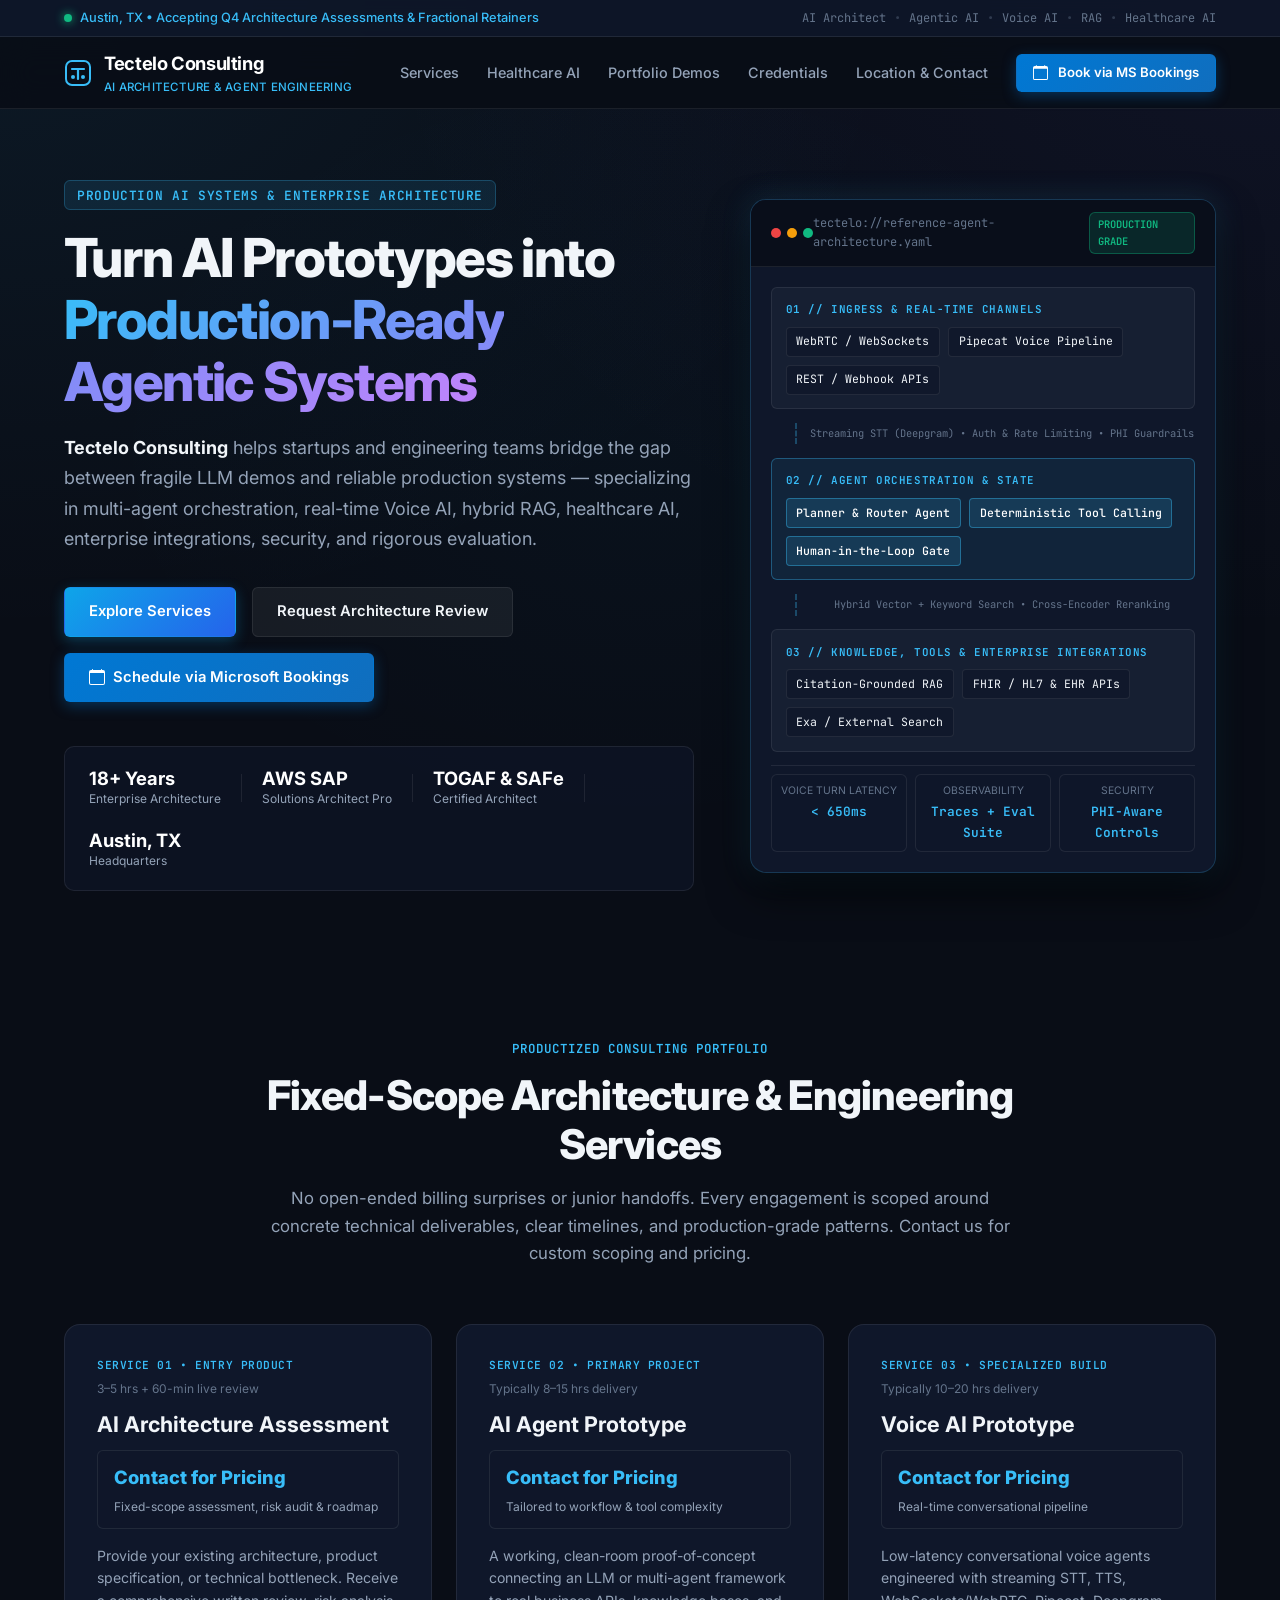
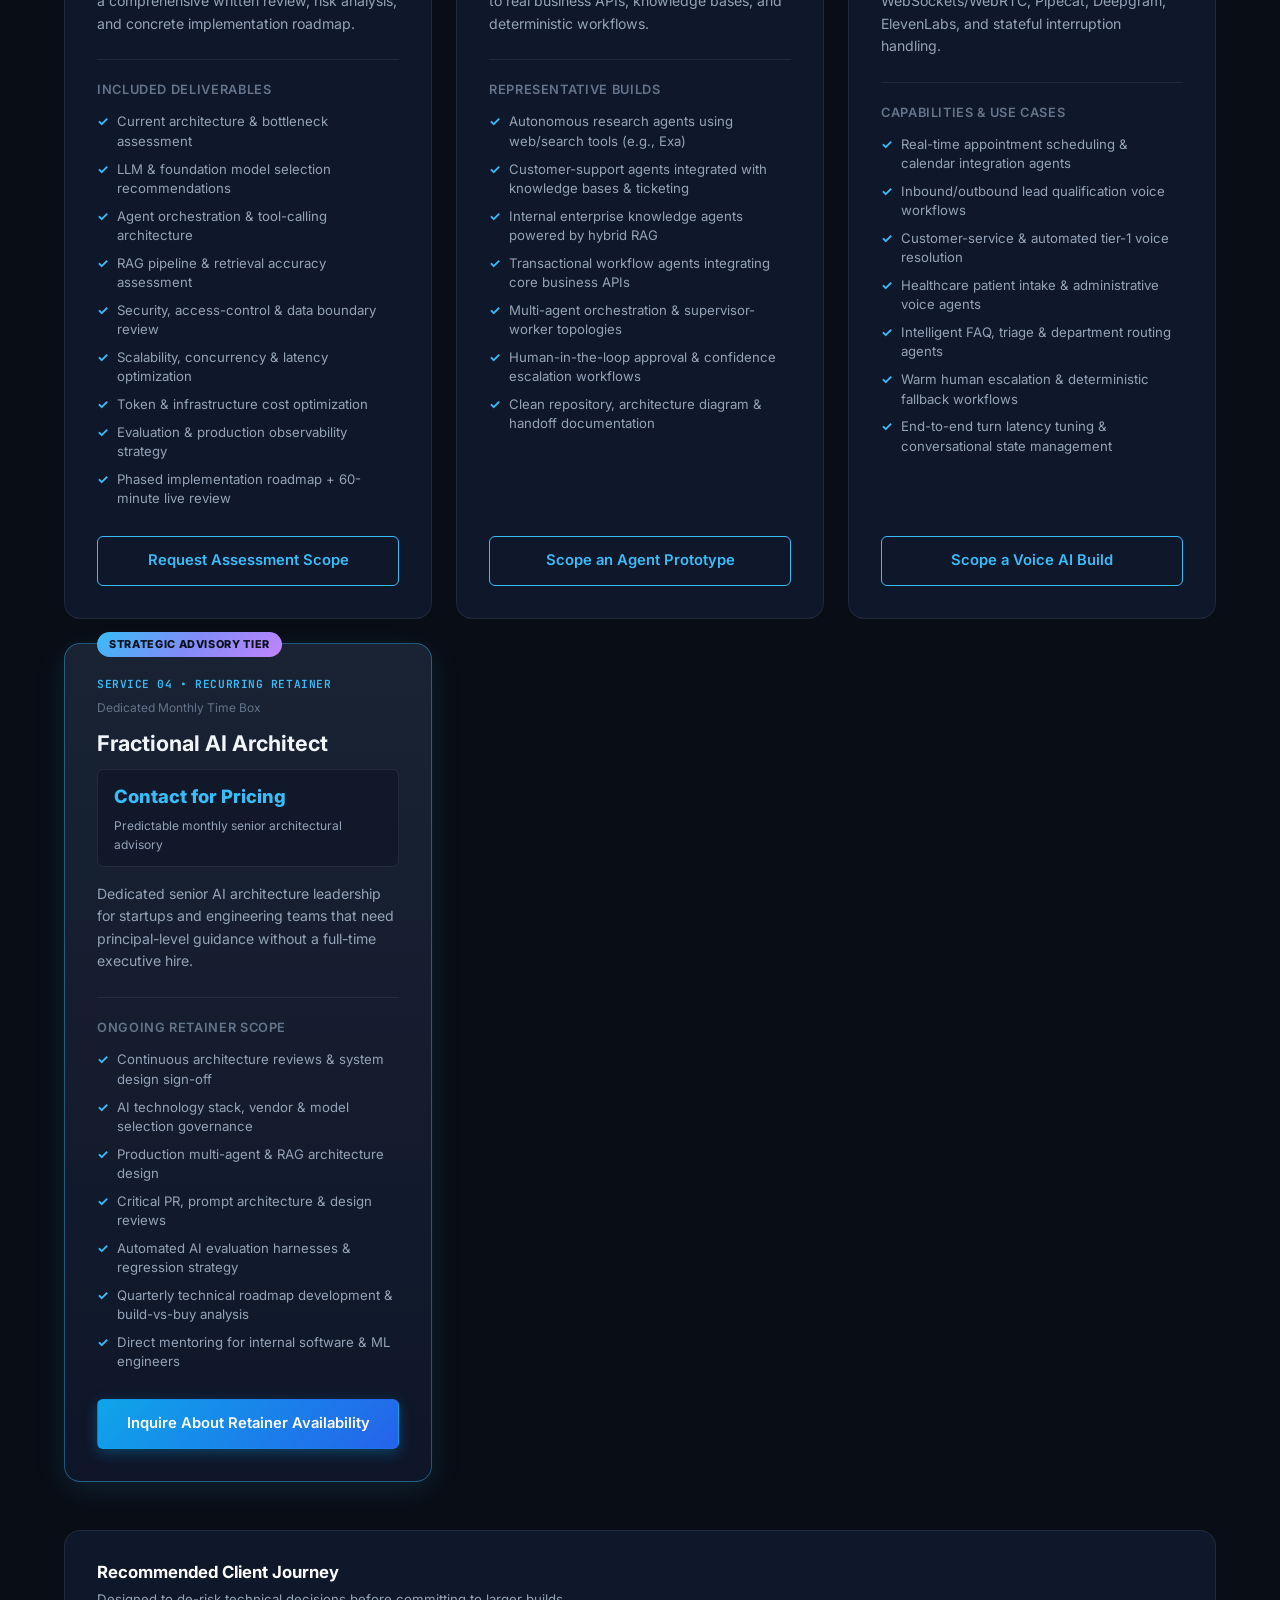
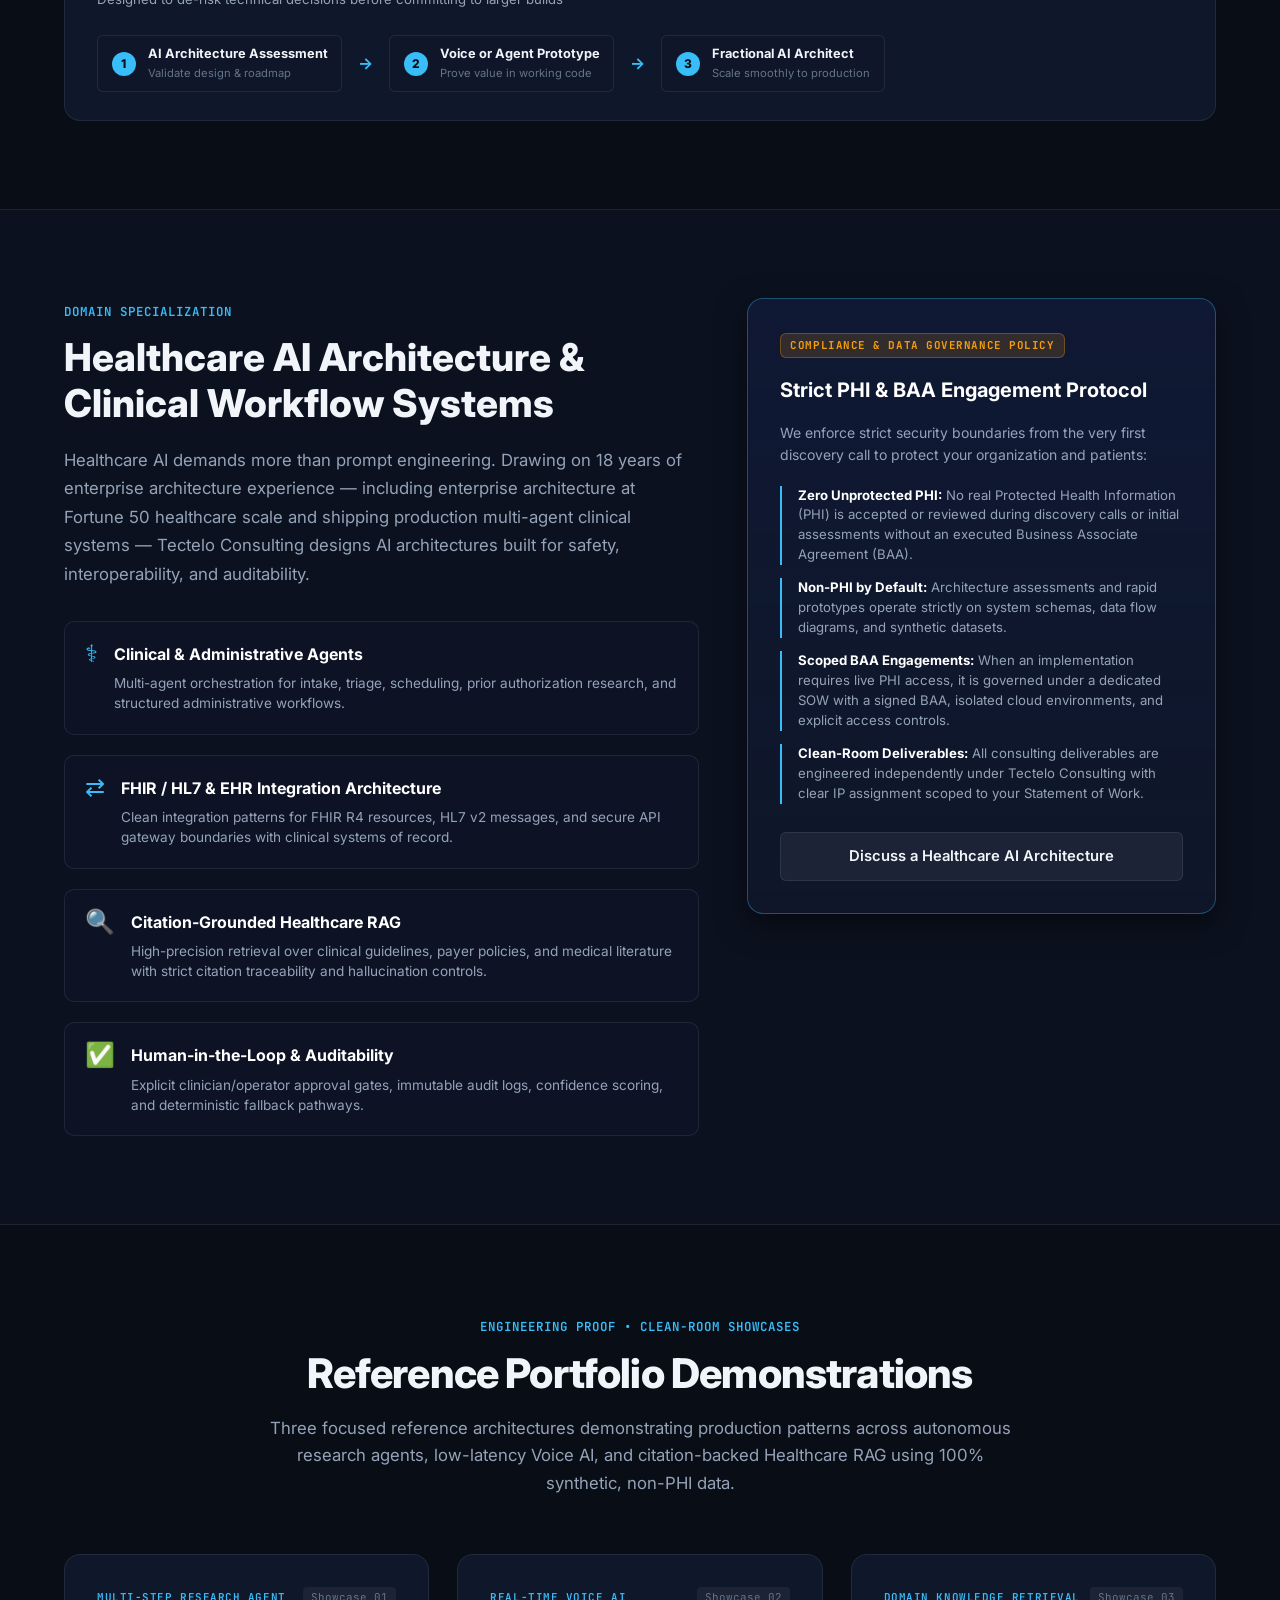
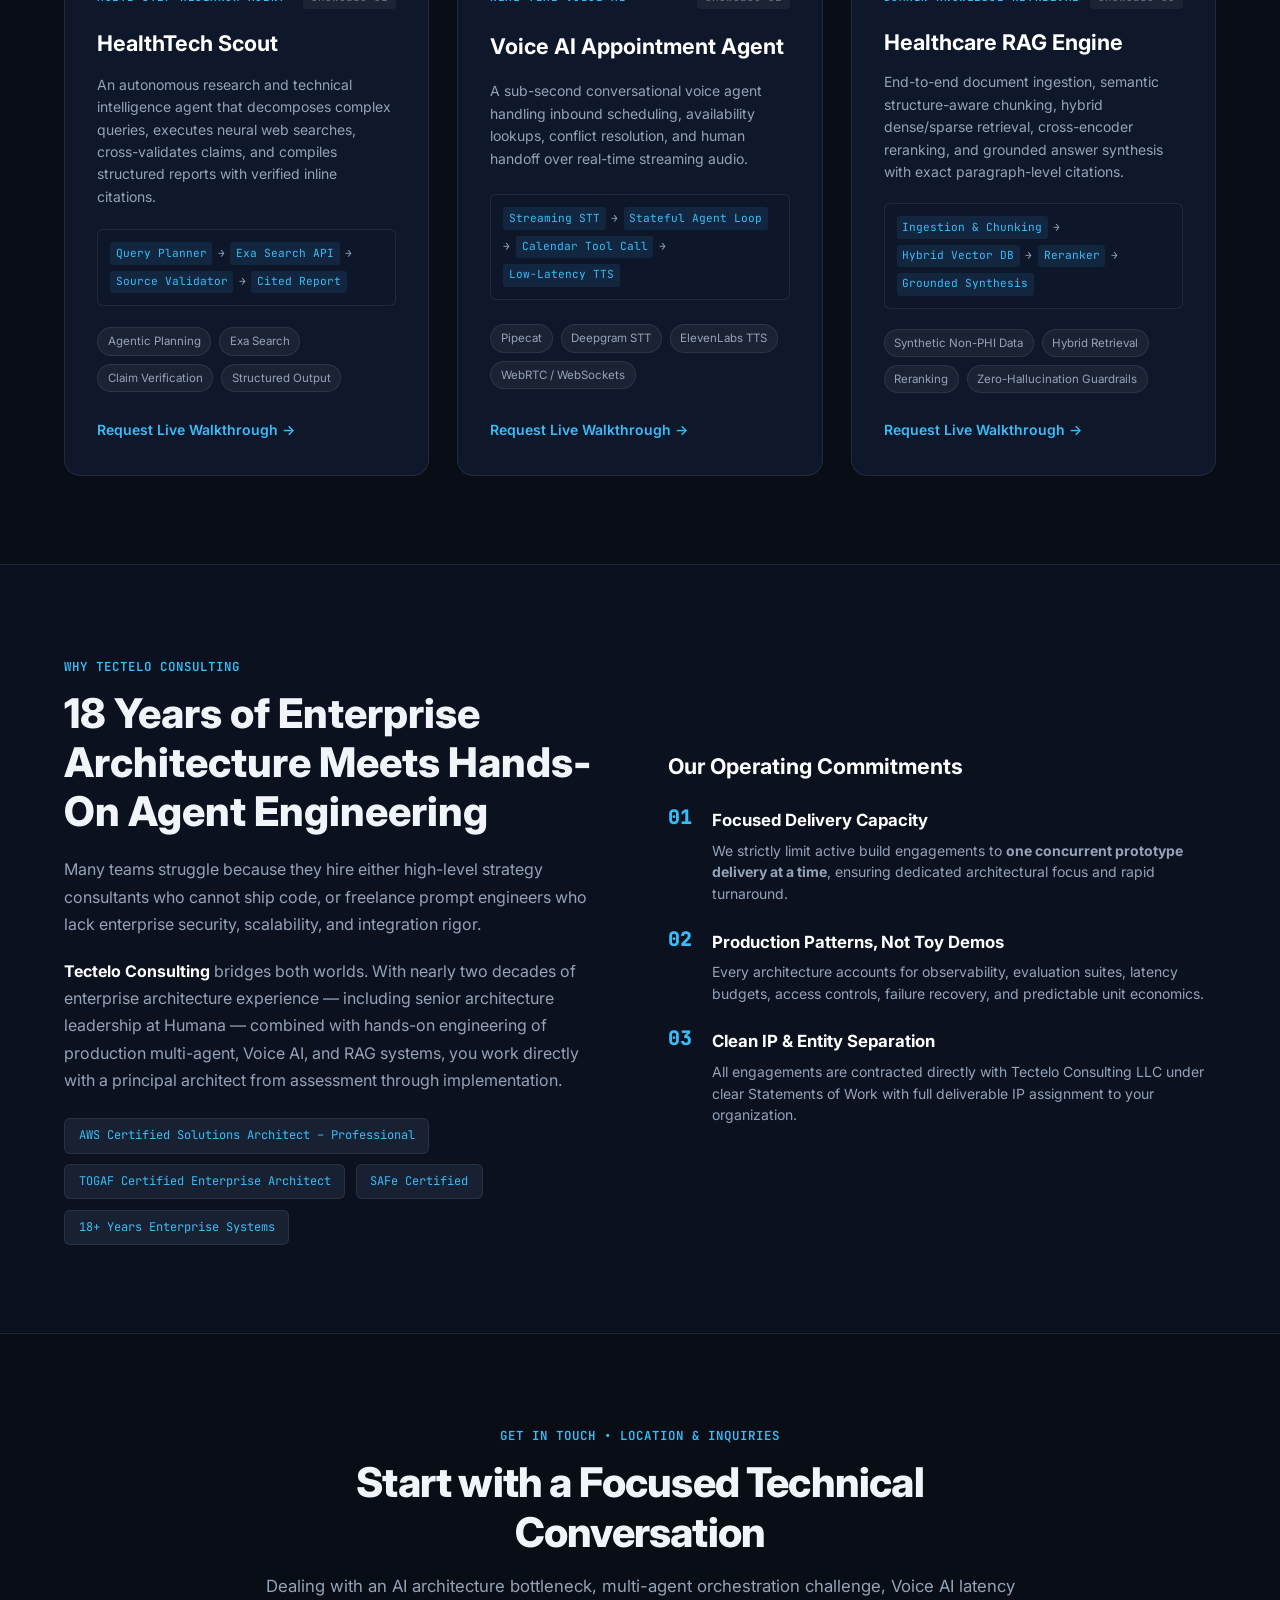
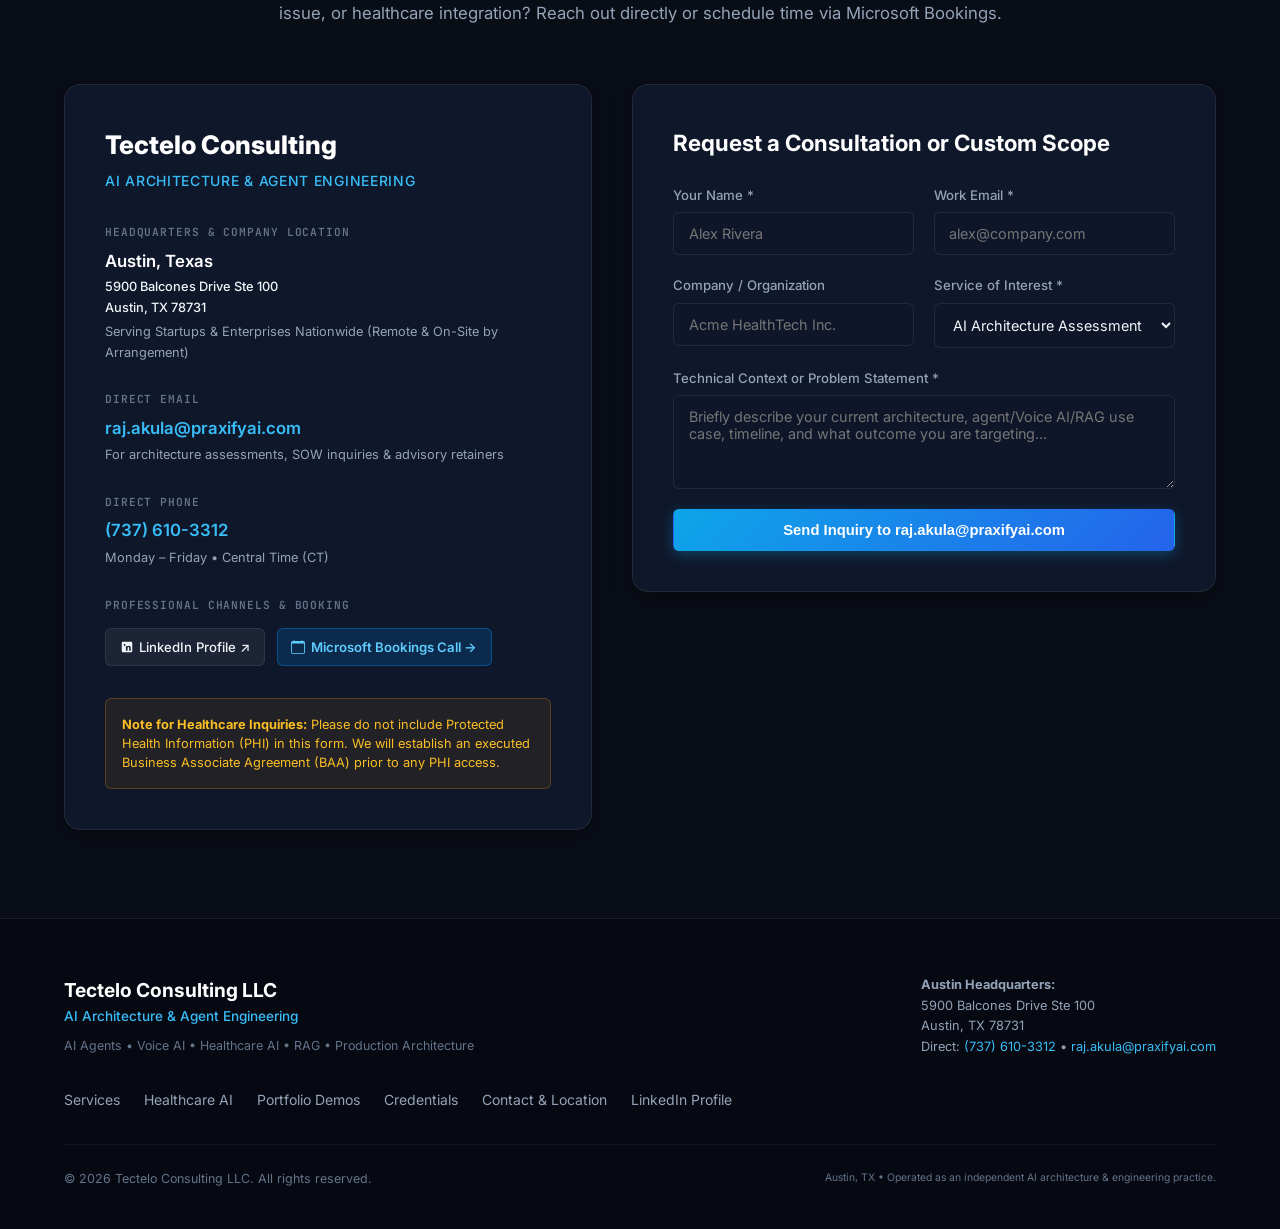
==== index.html @ 23c1b018 "Initial commit: Tectelo Consulting website, consulting toolkit, and practice assets" ====
<!DOCTYPE html>
<html lang="en" class="scroll-smooth">
<head>
  <meta charset="UTF-8" />
  <meta name="viewport" content="width=device-width, initial-scale=1.0" />
  <title>Tectelo Consulting | AI Architecture &amp; Agent Engineering</title>
  <meta name="description" content="Tectelo Consulting helps startups and enterprises turn AI prototypes into production-ready agentic systems — Voice AI, RAG, multi-agent orchestration, healthcare AI, security, and evaluation." />
  <meta name="keywords" content="AI Architect, Agent Engineering, Voice AI, RAG, Healthcare AI, Multi-Agent Systems, Pipecat, Deepgram, AWS Solution Architect, Austin AI Consulting" />
  <meta name="author" content="Raj Akula - Tectelo Consulting LLC" />
  <meta name="theme-color" content="#090d16" />

  <!-- Open Graph / Social Meta -->
  <meta property="og:type" content="website" />
  <meta property="og:title" content="Tectelo Consulting | AI Architecture &amp; Agent Engineering" />
  <meta property="og:description" content="Bridging the gap between fragile AI demos and production-grade systems. Austin, TX." />
  <meta property="og:site_name" content="Tectelo Consulting" />

  <!-- Favicon SVG -->
  <link rel="icon" type="image/svg+xml" href="data:image/svg+xml,%3Csvg xmlns='http://www.w3.org/2000/svg' viewBox='0 0 28 28' fill='none'%3E%3Crect x='2' y='2' width='24' height='24' rx='6' fill='%230f172a' stroke='%2338bdf8' stroke-width='2'/%3E%3Cpath d='M8 10H20M14 10V20' stroke='%23ffffff' stroke-width='2.2' stroke-linecap='round'/%3E%3Ccircle cx='9' cy='18' r='2' fill='%2338bdf8'/%3E%3Ccircle cx='19' cy='18' r='2' fill='%2338bdf8'/%3E%3C/svg%3E" />
  <link rel="preconnect" href="https://fonts.googleapis.com" />
  <link rel="preconnect" href="https://fonts.gstatic.com" crossorigin />
  <link href="https://fonts.googleapis.com/css2?family=Inter:wght@400;500;600;700;800&family=JetBrains+Mono:wght@400;500;600&display=swap" rel="stylesheet" />
  <link rel="stylesheet" href="styles.css" />
</head>
<body>
  <!-- Top Announcement / Positioning Bar -->
  <div class="top-bar">
    <div class="container top-bar-inner">
      <span class="status-pill">
        <span class="status-dot"></span>
        Austin, TX &bull; Accepting Q4 Architecture Assessments &amp; Fractional Retainers
      </span>
      <div class="top-bar-meta">
        <span>AI Architect</span>
        <span class="sep">&bull;</span>
        <span>Agentic AI</span>
        <span class="sep">&bull;</span>
        <span>Voice AI</span>
        <span class="sep">&bull;</span>
        <span>RAG</span>
        <span class="sep">&bull;</span>
        <span>Healthcare AI</span>
      </div>
    </div>
  </div>

  <!-- Navigation -->
  <header class="site-header" id="top">
    <div class="container nav-container">
      <a href="#top" class="brand" aria-label="Tectelo Consulting Home">
        <div class="brand-mark">
          <svg width="28" height="28" viewBox="0 0 28 28" fill="none" xmlns="http://www.w3.org/2000/svg">
            <rect x="2" y="2" width="24" height="24" rx="6" stroke="currentColor" stroke-width="2"/>
            <path d="M8 10H20M14 10V20" stroke="currentColor" stroke-width="2.2" stroke-linecap="round"/>
            <circle cx="9" cy="18" r="2" fill="#38BDF8"/>
            <circle cx="19" cy="18" r="2" fill="#38BDF8"/>
          </svg>
        </div>
        <div class="brand-text">
          <span class="brand-name">Tectelo Consulting</span>
          <span class="brand-sub">AI Architecture &amp; Agent Engineering</span>
        </div>
      </a>

      <button class="mobile-menu-btn" id="mobileMenuBtn" aria-label="Toggle navigation" aria-expanded="false">
        <span></span>
        <span></span>
        <span></span>
      </button>

      <nav class="main-nav" id="mainNav">
        <a href="#services">Services</a>
        <a href="#healthcare">Healthcare AI</a>
        <a href="#demos">Portfolio Demos</a>
        <a href="#about">Credentials</a>
        <a href="#contact">Location &amp; Contact</a>
        <a href="#bookingModal" class="btn btn-bookings btn-sm trigger-booking-modal">
          <svg width="15" height="15" viewBox="0 0 16 16" fill="currentColor" style="margin-right:2px;">
            <path d="M3.5 0a.5.5 0 0 1 .5.5V1h8V.5a.5.5 0 0 1 1 0V1h1a2 2 0 0 1 2 2v11a2 2 0 0 1-2 2H2a2 2 0 0 1-2-2V3a2 2 0 0 1 2-2h1V.5a.5.5 0 0 1 .5-.5zM1 4v10a1 1 0 0 0 1 1h12a1 1 0 0 0 1-1V4H1z"/>
          </svg>
          Book via MS Bookings
        </a>
      </nav>
    </div>
  </header>

  <main>
    <!-- Hero Section -->
    <section class="hero">
      <div class="container hero-grid">
        <div class="hero-content">
          <div class="eyebrow">
            <code>PRODUCTION AI SYSTEMS &amp; ENTERPRISE ARCHITECTURE</code>
          </div>
          <h1>
            Turn AI Prototypes into <span class="gradient-text">Production-Ready Agentic Systems</span>
          </h1>
          <p class="hero-lead">
            <strong>Tectelo Consulting</strong> helps startups and engineering teams bridge the gap between fragile LLM demos and reliable production systems &mdash; specializing in multi-agent orchestration, real-time Voice AI, hybrid RAG, healthcare AI, enterprise integrations, security, and rigorous evaluation.
          </p>

          <div class="hero-actions">
            <a href="#services" class="btn btn-primary">Explore Services</a>
            <a href="#contact" class="btn btn-secondary">Request Architecture Review</a>
            <a href="#bookingModal" class="btn btn-bookings trigger-booking-modal">
              <svg width="16" height="16" viewBox="0 0 16 16" fill="currentColor">
                <path d="M3.5 0a.5.5 0 0 1 .5.5V1h8V.5a.5.5 0 0 1 1 0V1h1a2 2 0 0 1 2 2v11a2 2 0 0 1-2 2H2a2 2 0 0 1-2-2V3a2 2 0 0 1 2-2h1V.5a.5.5 0 0 1 .5-.5zM1 4v10a1 1 0 0 0 1 1h12a1 1 0 0 0 1-1V4H1z"/>
              </svg>
              Schedule via Microsoft Bookings
            </a>
          </div>

          <div class="credibility-strip">
            <div class="cred-item">
              <strong>18+ Years</strong>
              <span>Enterprise Architecture</span>
            </div>
            <div class="cred-divider"></div>
            <div class="cred-item">
              <strong>AWS SAP</strong>
              <span>Solutions Architect Pro</span>
            </div>
            <div class="cred-divider"></div>
            <div class="cred-item">
              <strong>TOGAF &amp; SAFe</strong>
              <span>Certified Architect</span>
            </div>
            <div class="cred-divider"></div>
            <div class="cred-item">
              <strong>Austin, TX</strong>
              <span>Headquarters</span>
            </div>
          </div>
        </div>

        <!-- Technical Architecture Blueprint Card -->
        <div class="hero-visual" aria-label="Reference Production AI Architecture">
          <div class="arch-card">
            <div class="arch-header">
              <div class="window-dots">
                <span></span><span></span><span></span>
              </div>
              <span class="arch-title">tectelo://reference-agent-architecture.yaml</span>
              <span class="arch-badge">PRODUCTION GRADE</span>
            </div>

            <div class="arch-body">
              <div class="arch-layer">
                <div class="layer-label">01 // INGRESS &amp; REAL-TIME CHANNELS</div>
                <div class="layer-nodes">
                  <span class="node">WebRTC / WebSockets</span>
                  <span class="node">Pipecat Voice Pipeline</span>
                  <span class="node">REST / Webhook APIs</span>
                </div>
              </div>

              <div class="arch-connector">
                <span>Streaming STT (Deepgram) &bull; Auth &amp; Rate Limiting &bull; PHI Guardrails</span>
              </div>

              <div class="arch-layer highlight-layer">
                <div class="layer-label">02 // AGENT ORCHESTRATION &amp; STATE</div>
                <div class="layer-nodes">
                  <span class="node node-accent">Planner &amp; Router Agent</span>
                  <span class="node node-accent">Deterministic Tool Calling</span>
                  <span class="node node-accent">Human-in-the-Loop Gate</span>
                </div>
              </div>

              <div class="arch-connector">
                <span>Hybrid Vector + Keyword Search &bull; Cross-Encoder Reranking</span>
              </div>

              <div class="arch-layer">
                <div class="layer-label">03 // KNOWLEDGE, TOOLS &amp; ENTERPRISE INTEGRATIONS</div>
                <div class="layer-nodes">
                  <span class="node">Citation-Grounded RAG</span>
                  <span class="node">FHIR / HL7 &amp; EHR APIs</span>
                  <span class="node">Exa / External Search</span>
                </div>
              </div>

              <div class="arch-footer">
                <div class="metric-chip">
                  <span class="metric-label">Voice Turn Latency</span>
                  <span class="metric-val">&lt; 650ms</span>
                </div>
                <div class="metric-chip">
                  <span class="metric-label">Observability</span>
                  <span class="metric-val">Traces + Eval Suite</span>
                </div>
                <div class="metric-chip">
                  <span class="metric-label">Security</span>
                  <span class="metric-val">PHI-Aware Controls</span>
                </div>
              </div>
            </div>
          </div>
        </div>
      </div>
    </section>

    <!-- Core Service Portfolio -->
    <section class="section" id="services">
      <div class="container">
        <div class="section-header">
          <span class="section-tag">PRODUCTIZED CONSULTING PORTFOLIO</span>
          <h2>Fixed-Scope Architecture &amp; Engineering Services</h2>
          <p>
            No open-ended billing surprises or junior handoffs. Every engagement is scoped around concrete technical deliverables, clear timelines, and production-grade patterns. Contact us for custom scoping and pricing.
          </p>
        </div>

        <div class="services-grid">
          <!-- Service 1 -->
          <article class="service-card">
            <div class="service-top">
              <div class="service-meta">
                <span class="service-step">SERVICE 01 &bull; ENTRY PRODUCT</span>
                <span class="service-time">3&ndash;5 hrs + 60-min live review</span>
              </div>
              <h3>AI Architecture Assessment</h3>
              <div class="service-price">
                <span class="price-amount contact-pricing">Contact for Pricing</span>
                <span class="price-note">Fixed-scope assessment, risk audit &amp; roadmap</span>
              </div>
              <p class="service-desc">
                Provide your existing architecture, product specification, or technical bottleneck. Receive a comprehensive written review, risk analysis, and concrete implementation roadmap.
              </p>
            </div>
            <div class="service-deliverables">
              <h4>Included Deliverables</h4>
              <ul>
                <li>Current architecture &amp; bottleneck assessment</li>
                <li>LLM &amp; foundation model selection recommendations</li>
                <li>Agent orchestration &amp; tool-calling architecture</li>
                <li>RAG pipeline &amp; retrieval accuracy assessment</li>
                <li>Security, access-control &amp; data boundary review</li>
                <li>Scalability, concurrency &amp; latency optimization</li>
                <li>Token &amp; infrastructure cost optimization</li>
                <li>Evaluation &amp; production observability strategy</li>
                <li>Phased implementation roadmap + 60-minute live review</li>
              </ul>
            </div>
            <div class="service-Action">
              <a href="#contact" class="btn btn-outline btn-full" data-service="AI Architecture Assessment">Request Assessment Scope</a>
            </div>
          </article>

          <!-- Service 2 -->
          <article class="service-card">
            <div class="service-top">
              <div class="service-meta">
                <span class="service-step">SERVICE 02 &bull; PRIMARY PROJECT</span>
                <span class="service-time">Typically 8&ndash;15 hrs delivery</span>
              </div>
              <h3>AI Agent Prototype</h3>
              <div class="service-price">
                <span class="price-amount contact-pricing">Contact for Pricing</span>
                <span class="price-note">Tailored to workflow &amp; tool complexity</span>
              </div>
              <p class="service-desc">
                A working, clean-room proof-of-concept connecting an LLM or multi-agent framework to real business APIs, knowledge bases, and deterministic workflows.
              </p>
            </div>
            <div class="service-deliverables">
              <h4>Representative Builds</h4>
              <ul>
                <li>Autonomous research agents using web/search tools (e.g., Exa)</li>
                <li>Customer-support agents integrated with knowledge bases &amp; ticketing</li>
                <li>Internal enterprise knowledge agents powered by hybrid RAG</li>
                <li>Transactional workflow agents integrating core business APIs</li>
                <li>Multi-agent orchestration &amp; supervisor-worker topologies</li>
                <li>Human-in-the-loop approval &amp; confidence escalation workflows</li>
                <li>Clean repository, architecture diagram &amp; handoff documentation</li>
              </ul>
            </div>
            <div class="service-Action">
              <a href="#contact" class="btn btn-outline btn-full" data-service="AI Agent Prototype">Scope an Agent Prototype</a>
            </div>
          </article>

          <!-- Service 3 -->
          <article class="service-card">
            <div class="service-top">
              <div class="service-meta">
                <span class="service-step">SERVICE 03 &bull; SPECIALIZED BUILD</span>
                <span class="service-time">Typically 10&ndash;20 hrs delivery</span>
              </div>
              <h3>Voice AI Prototype</h3>
              <div class="service-price">
                <span class="price-amount contact-pricing">Contact for Pricing</span>
                <span class="price-note">Real-time conversational pipeline</span>
              </div>
              <p class="service-desc">
                Low-latency conversational voice agents engineered with streaming STT, TTS, WebSockets/WebRTC, Pipecat, Deepgram, ElevenLabs, and stateful interruption handling.
              </p>
            </div>
            <div class="service-deliverables">
              <h4>Capabilities &amp; Use Cases</h4>
              <ul>
                <li>Real-time appointment scheduling &amp; calendar integration agents</li>
                <li>Inbound/outbound lead qualification voice workflows</li>
                <li>Customer-service &amp; automated tier-1 voice resolution</li>
                <li>Healthcare patient intake &amp; administrative voice agents</li>
                <li>Intelligent FAQ, triage &amp; department routing agents</li>
                <li>Warm human escalation &amp; deterministic fallback workflows</li>
                <li>End-to-end turn latency tuning &amp; conversational state management</li>
              </ul>
            </div>
            <div class="service-Action">
              <a href="#contact" class="btn btn-outline btn-full" data-service="Voice AI Prototype">Scope a Voice AI Build</a>
            </div>
          </article>

          <!-- Service 4 (Featured Retainer) -->
          <article class="service-card featured-card">
            <div class="featured-ribbon">STRATEGIC ADVISORY TIER</div>
            <div class="service-top">
              <div class="service-meta">
                <span class="service-step">SERVICE 04 &bull; RECURRING RETAINER</span>
                <span class="service-time">Dedicated Monthly Time Box</span>
              </div>
              <h3>Fractional AI Architect</h3>
              <div class="service-price">
                <span class="price-amount contact-pricing">Contact for Pricing</span>
                <span class="price-note">Predictable monthly senior architectural advisory</span>
              </div>
              <p class="service-desc">
                Dedicated senior AI architecture leadership for startups and engineering teams that need principal-level guidance without a full-time executive hire.
              </p>
            </div>
            <div class="service-deliverables">
              <h4>Ongoing Retainer Scope</h4>
              <ul>
                <li>Continuous architecture reviews &amp; system design sign-off</li>
                <li>AI technology stack, vendor &amp; model selection governance</li>
                <li>Production multi-agent &amp; RAG architecture design</li>
                <li>Critical PR, prompt architecture &amp; design reviews</li>
                <li>Automated AI evaluation harnesses &amp; regression strategy</li>
                <li>Quarterly technical roadmap development &amp; build-vs-buy analysis</li>
                <li>Direct mentoring for internal software &amp; ML engineers</li>
              </ul>
            </div>
            <div class="service-Action">
              <a href="#contact" class="btn btn-primary btn-full" data-service="Fractional AI Architect">Inquire About Retainer Availability</a>
            </div>
          </article>
        </div>

        <!-- Recommended Engagement Progression -->
        <div class="progression-banner">
          <div class="progression-title">
            <strong>Recommended Client Journey</strong>
            <span>Designed to de-risk technical decisions before committing to larger builds</span>
          </div>
          <div class="progression-steps">
            <div class="p-step">
              <span class="p-num">1</span>
              <div>
                <strong>AI Architecture Assessment</strong>
                <small>Validate design &amp; roadmap</small>
              </div>
            </div>
            <span class="p-arrow">&rarr;</span>
            <div class="p-step">
              <span class="p-num">2</span>
              <div>
                <strong>Voice or Agent Prototype</strong>
                <small>Prove value in working code</small>
              </div>
            </div>
            <span class="p-arrow">&rarr;</span>
            <div class="p-step">
              <span class="p-num">3</span>
              <div>
                <strong>Fractional AI Architect</strong>
                <small>Scale smoothly to production</small>
              </div>
            </div>
          </div>
        </div>
      </div>
    </section>

    <!-- Healthcare AI Specialization -->
    <section class="section section-alt" id="healthcare">
      <div class="container">
        <div class="healthcare-layout">
          <div class="healthcare-info">
            <span class="section-tag">DOMAIN SPECIALIZATION</span>
            <h2>Healthcare AI Architecture &amp; Clinical Workflow Systems</h2>
            <p>
              Healthcare AI demands more than prompt engineering. Drawing on 18 years of enterprise architecture experience &mdash; including enterprise architecture at Fortune 50 healthcare scale and shipping production multi-agent clinical systems &mdash; Tectelo Consulting designs AI architectures built for safety, interoperability, and auditability.
            </p>

            <div class="hc-capabilities">
              <div class="hc-item">
                <span class="hc-icon">&#9877;</span>
                <div>
                  <h4>Clinical &amp; Administrative Agents</h4>
                  <p>Multi-agent orchestration for intake, triage, scheduling, prior authorization research, and structured administrative workflows.</p>
                </div>
              </div>
              <div class="hc-item">
                <span class="hc-icon">&#8644;</span>
                <div>
                  <h4>FHIR / HL7 &amp; EHR Integration Architecture</h4>
                  <p>Clean integration patterns for FHIR R4 resources, HL7 v2 messages, and secure API gateway boundaries with clinical systems of record.</p>
                </div>
              </div>
              <div class="hc-item">
                <span class="hc-icon">&#128269;</span>
                <div>
                  <h4>Citation-Grounded Healthcare RAG</h4>
                  <p>High-precision retrieval over clinical guidelines, payer policies, and medical literature with strict citation traceability and hallucination controls.</p>
                </div>
              </div>
              <div class="hc-item">
                <span class="hc-icon">&#9989;</span>
                <div>
                  <h4>Human-in-the-Loop &amp; Auditability</h4>
                  <p>Explicit clinician/operator approval gates, immutable audit logs, confidence scoring, and deterministic fallback pathways.</p>
                </div>
              </div>
            </div>
          </div>

          <!-- Strict PHI & Compliance Guardrails Box -->
          <aside class="phi-card" aria-labelledby="phi-heading">
            <div class="phi-badge">COMPLIANCE &amp; DATA GOVERNANCE POLICY</div>
            <h3 id="phi-heading">Strict PHI &amp; BAA Engagement Protocol</h3>
            <p>
              We enforce strict security boundaries from the very first discovery call to protect your organization and patients:
            </p>
            <ul class="phi-list">
              <li>
                <strong>Zero Unprotected PHI:</strong> No real Protected Health Information (PHI) is accepted or reviewed during discovery calls or initial assessments without an executed Business Associate Agreement (BAA).
              </li>
              <li>
                <strong>Non-PHI by Default:</strong> Architecture assessments and rapid prototypes operate strictly on system schemas, data flow diagrams, and synthetic datasets.
              </li>
              <li>
                <strong>Scoped BAA Engagements:</strong> When an implementation requires live PHI access, it is governed under a dedicated SOW with a signed BAA, isolated cloud environments, and explicit access controls.
              </li>
              <li>
                <strong>Clean-Room Deliverables:</strong> All consulting deliverables are engineered independently under Tectelo Consulting with clear IP assignment scoped to your Statement of Work.
              </li>
            </ul>
            <a href="#contact" class="btn btn-secondary btn-full">Discuss a Healthcare AI Architecture</a>
          </aside>
        </div>
      </div>
    </section>

    <!-- Portfolio Demonstrations -->
    <section class="section" id="demos">
      <div class="container">
        <div class="section-header">
          <span class="section-tag">ENGINEERING PROOF &bull; CLEAN-ROOM SHOWCASES</span>
          <h2>Reference Portfolio Demonstrations</h2>
          <p>
            Three focused reference architectures demonstrating production patterns across autonomous research agents, low-latency Voice AI, and citation-backed Healthcare RAG using 100% synthetic, non-PHI data.
          </p>
        </div>

        <div class="demos-grid">
          <!-- Demo 1 -->
          <article class="demo-card">
            <div class="demo-header">
              <span class="demo-type">MULTI-STEP RESEARCH AGENT</span>
              <span class="demo-status">Showcase 01</span>
            </div>
            <h3>HealthTech Scout</h3>
            <p class="demo-summary">
              An autonomous research and technical intelligence agent that decomposes complex queries, executes neural web searches, cross-validates claims, and compiles structured reports with verified inline citations.
            </p>
            <div class="demo-arch-flow">
              <span>Query Planner</span> &rarr; <span>Exa Search API</span> &rarr; <span>Source Validator</span> &rarr; <span>Cited Report</span>
            </div>
            <div class="demo-tags">
              <span>Agentic Planning</span>
              <span>Exa Search</span>
              <span>Claim Verification</span>
              <span>Structured Output</span>
            </div>
            <div class="demo-footer">
              <a href="#contact" class="demo-link" data-service="HealthTech Scout Demo Walkthrough">Request Live Walkthrough &rarr;</a>
            </div>
          </article>

          <!-- Demo 2 -->
          <article class="demo-card">
            <div class="demo-header">
              <span class="demo-type">REAL-TIME VOICE AI</span>
              <span class="demo-status">Showcase 02</span>
            </div>
            <h3>Voice AI Appointment Agent</h3>
            <p class="demo-summary">
              A sub-second conversational voice agent handling inbound scheduling, availability lookups, conflict resolution, and human handoff over real-time streaming audio.
            </p>
            <div class="demo-arch-flow">
              <span>Streaming STT</span> &rarr; <span>Stateful Agent Loop</span> &rarr; <span>Calendar Tool Call</span> &rarr; <span>Low-Latency TTS</span>
            </div>
            <div class="demo-tags">
              <span>Pipecat</span>
              <span>Deepgram STT</span>
              <span>ElevenLabs TTS</span>
              <span>WebRTC / WebSockets</span>
            </div>
            <div class="demo-footer">
              <a href="#contact" class="demo-link" data-service="Voice AI Appointment Demo Walkthrough">Request Live Walkthrough &rarr;</a>
            </div>
          </article>

          <!-- Demo 3 -->
          <article class="demo-card">
            <div class="demo-header">
              <span class="demo-type">DOMAIN KNOWLEDGE RETRIEVAL</span>
              <span class="demo-status">Showcase 03</span>
            </div>
            <h3>Healthcare RAG Engine</h3>
            <p class="demo-summary">
              End-to-end document ingestion, semantic structure-aware chunking, hybrid dense/sparse retrieval, cross-encoder reranking, and grounded answer synthesis with exact paragraph-level citations.
            </p>
            <div class="demo-arch-flow">
              <span>Ingestion &amp; Chunking</span> &rarr; <span>Hybrid Vector DB</span> &rarr; <span>Reranker</span> &rarr; <span>Grounded Synthesis</span>
            </div>
            <div class="demo-tags">
              <span>Synthetic Non-PHI Data</span>
              <span>Hybrid Retrieval</span>
              <span>Reranking</span>
              <span>Zero-Hallucination Guardrails</span>
            </div>
            <div class="demo-footer">
              <a href="#contact" class="demo-link" data-service="Healthcare RAG Demo Walkthrough">Request Live Walkthrough &rarr;</a>
            </div>
          </article>
        </div>
      </div>
    </section>

    <!-- About & Operating Model -->
    <section class="section section-alt" id="about">
      <div class="container">
        <div class="about-grid">
          <div class="about-content">
            <span class="section-tag">WHY TECTELO CONSULTING</span>
            <h2>18 Years of Enterprise Architecture Meets Hands-On Agent Engineering</h2>
            <p>
              Many teams struggle because they hire either high-level strategy consultants who cannot ship code, or freelance prompt engineers who lack enterprise security, scalability, and integration rigor.
            </p>
            <p>
              <strong>Tectelo Consulting</strong> bridges both worlds. With nearly two decades of enterprise architecture experience &mdash; including senior architecture leadership at Humana &mdash; combined with hands-on engineering of production multi-agent, Voice AI, and RAG systems, you work directly with a principal architect from assessment through implementation.
            </p>

            <div class="cert-badges">
              <div class="cert-pill">AWS Certified Solutions Architect &ndash; Professional</div>
              <div class="cert-pill">TOGAF Certified Enterprise Architect</div>
              <div class="cert-pill">SAFe Certified</div>
              <div class="cert-pill">18+ Years Enterprise Systems</div>
            </div>
          </div>

          <div class="operating-principles">
            <h3>Our Operating Commitments</h3>
            <div class="principle-item">
              <div class="principle-num">01</div>
              <div>
                <h4>Focused Delivery Capacity</h4>
                <p>We strictly limit active build engagements to <strong>one concurrent prototype delivery at a time</strong>, ensuring dedicated architectural focus and rapid turnaround.</p>
              </div>
            </div>
            <div class="principle-item">
              <div class="principle-num">02</div>
              <div>
                <h4>Production Patterns, Not Toy Demos</h4>
                <p>Every architecture accounts for observability, evaluation suites, latency budgets, access controls, failure recovery, and predictable unit economics.</p>
              </div>
            </div>
            <div class="principle-item">
              <div class="principle-num">03</div>
              <div>
                <h4>Clean IP &amp; Entity Separation</h4>
                <p>All engagements are contracted directly with Tectelo Consulting LLC under clear Statements of Work with full deliverable IP assignment to your organization.</p>
              </div>
            </div>
          </div>
        </div>
      </div>
    </section>

    <!-- Contact & Location Section -->
    <section class="section" id="contact">
      <div class="container">
        <div class="section-header">
          <span class="section-tag">GET IN TOUCH &bull; LOCATION &amp; INQUIRIES</span>
          <h2>Start with a Focused Technical Conversation</h2>
          <p>
            Dealing with an AI architecture bottleneck, multi-agent orchestration challenge, Voice AI latency issue, or healthcare integration? Reach out directly or schedule time via Microsoft Bookings.
          </p>
        </div>

        <div class="contact-grid">
          <!-- Company Details & Location Card -->
          <div class="contact-info-card">
            <h3>Tectelo Consulting</h3>
            <p class="contact-subtitle">AI Architecture &amp; Agent Engineering</p>

            <div class="info-blocks">
              <div class="info-block">
                <span class="info-label">HEADQUARTERS &amp; COMPANY LOCATION</span>
                <p class="info-value">Austin, Texas</p>
                <p class="info-sub" style="color: #f1f5f9; font-weight: 500; margin-top: 0.15rem;">
                  5900 Balcones Drive Ste 100<br/>
                  Austin, TX 78731
                </p>
                <p class="info-sub">Serving Startups &amp; Enterprises Nationwide (Remote &amp; On-Site by Arrangement)</p>
              </div>

              <div class="info-block">
                <span class="info-label">DIRECT EMAIL</span>
                <p class="info-value">
                  <a href="mailto:raj.akula@praxifyai.com" id="contactEmailLink">raj.akula@praxifyai.com</a>
                </p>
                <p class="info-sub">For architecture assessments, SOW inquiries &amp; advisory retainers</p>
              </div>

              <div class="info-block">
                <span class="info-label">DIRECT PHONE</span>
                <p class="info-value">
                  <a href="tel:+17376103312">(737) 610-3312</a>
                </p>
                <p class="info-sub">Monday &ndash; Friday &bull; Central Time (CT)</p>
              </div>

              <div class="info-block">
                <span class="info-label">PROFESSIONAL CHANNELS &amp; BOOKING</span>
                <div class="social-links">
                  <a href="https://www.linkedin.com/in/rajaakula" target="_blank" rel="noopener noreferrer" class="social-pill">
                    <svg width="14" height="14" viewBox="0 0 24 24" fill="currentColor">
                      <path d="M19 3a2 2 0 0 1 2 2v14a2 2 0 0 1-2 2H5a2 2 0 0 1-2-2V5a2 2 0 0 1 2-2h14m-.5 15.5v-5.3a3.26 3.26 0 0 0-3.26-3.26c-.85 0-1.84.52-2.28 1.3v-1.11h-2.79v8.37h2.79v-4.93c0-.77.62-1.4 1.39-1.4a1.4 1.4 0 0 1 1.4 1.4v4.93h2.75M6.46 10.9h2.79v8.37H6.46v-8.37M7.86 6.78c-.9 0-1.63.73-1.63 1.63s.73 1.63 1.63 1.63 1.63-.73 1.63-1.63-.73-1.63-1.63-1.63Z"/>
                    </svg>
                    LinkedIn Profile &nearr;
                  </a>
                  <a href="#bookingModal" class="social-pill social-pill-bookings trigger-booking-modal">
                    <svg width="14" height="14" viewBox="0 0 16 16" fill="currentColor">
                      <path d="M3.5 0a.5.5 0 0 1 .5.5V1h8V.5a.5.5 0 0 1 1 0V1h1a2 2 0 0 1 2 2v11a2 2 0 0 1-2 2H2a2 2 0 0 1-2-2V3a2 2 0 0 1 2-2h1V.5a.5.5 0 0 1 .5-.5zM1 4v10a1 1 0 0 0 1 1h12a1 1 0 0 0 1-1V4H1z"/>
                    </svg>
                    Microsoft Bookings Call &rarr;
                  </a>
                </div>
              </div>
            </div>

            <div class="phi-reminder">
              <strong>Note for Healthcare Inquiries:</strong> Please do not include Protected Health Information (PHI) in this form. We will establish an executed Business Associate Agreement (BAA) prior to any PHI access.
            </div>
          </div>

          <!-- Interactive Contact / Scope Inquiry Form -->
          <div class="contact-form-card">
            <h3>Request a Consultation or Custom Scope</h3>
            <form id="contactForm" class="inquiry-form">
              <div class="form-row">
                <div class="form-group">
                  <label for="fullName">Your Name *</label>
                  <input type="text" id="fullName" name="fullName" required placeholder="Alex Rivera" />
                </div>
                <div class="form-group">
                  <label for="workEmail">Work Email *</label>
                  <input type="email" id="workEmail" name="workEmail" required placeholder="alex@company.com" />
                </div>
              </div>

              <div class="form-row">
                <div class="form-group">
                  <label for="companyName">Company / Organization</label>
                  <input type="text" id="companyName" name="companyName" placeholder="Acme HealthTech Inc." />
                </div>
                <div class="form-group">
                  <label for="serviceSelect">Service of Interest *</label>
                  <select id="serviceSelect" name="serviceSelect" required>
                    <option value="AI Architecture Assessment">AI Architecture Assessment</option>
                    <option value="AI Agent Prototype">AI Agent Prototype</option>
                    <option value="Voice AI Prototype">Voice AI Prototype</option>
                    <option value="Fractional AI Architect">Fractional AI Architect</option>
                    <option value="Healthcare AI / FHIR Architecture Inquiry">Healthcare AI / FHIR Architecture Inquiry</option>
                    <option value="Portfolio Demo Walkthrough">Portfolio Demo Walkthrough (HealthTech Scout / Voice / RAG)</option>
                    <option value="General Discovery Conversation">General Discovery Conversation</option>
                  </select>
                </div>
              </div>

              <div class="form-group">
                <label for="projectDetails">Technical Context or Problem Statement *</label>
                <textarea id="projectDetails" name="projectDetails" rows="4" required placeholder="Briefly describe your current architecture, agent/Voice AI/RAG use case, timeline, and what outcome you are targeting..."></textarea>
              </div>

              <div class="form-actions">
                <button type="submit" class="btn btn-primary btn-full">Send Inquiry to raj.akula@praxifyai.com</button>
              </div>
              <div id="formFeedback" class="form-feedback" aria-live="polite" hidden></div>
            </form>
          </div>
        </div>
      </div>
    </section>
  </main>

  <!-- Microsoft Bookings Modal -->
  <div class="modal-overlay" id="bookingModal" role="dialog" aria-modal="true" aria-labelledby="modalTitle">
    <div class="modal-card">
      <button class="modal-close" id="modalCloseBtn" aria-label="Close modal">&times;</button>
      <div style="display:flex; align-items:center; gap:0.5rem; margin-bottom:0.75rem;">
        <span class="status-dot"></span>
        <span style="font-family:var(--font-mono); font-size:0.75rem; color:var(--accent-cyan);">MICROSOFT BOOKINGS</span>
      </div>
      <h3 id="modalTitle">Schedule a 20-Min Architecture Discovery Call</h3>
      <p>
        Select a convenient time directly on our Microsoft Bookings calendar to discuss your AI architecture, agent prototypes, Voice AI pipelines, or healthcare compliance requirements.
      </p>
      
      <div class="modal-actions">
        <!-- Microsoft Bookings Launch Button (dummy URL as requested) -->
        <a href="https://outlook.office365.com/owa/calendar/TecteloConsulting@praxifyai.com/bookings/" target="_blank" rel="noopener noreferrer" class="btn btn-bookings btn-full">
          <svg width="16" height="16" viewBox="0 0 16 16" fill="currentColor">
            <path d="M3.5 0a.5.5 0 0 1 .5.5V1h8V.5a.5.5 0 0 1 1 0V1h1a2 2 0 0 1 2 2v11a2 2 0 0 1-2 2H2a2 2 0 0 1-2-2V3a2 2 0 0 1 2-2h1V.5a.5.5 0 0 1 .5-.5zM1 4v10a1 1 0 0 0 1 1h12a1 1 0 0 0 1-1V4H1z"/>
          </svg>
          Open Microsoft Bookings Calendar &nearr;
        </a>
        <a href="#contact" class="btn btn-secondary btn-full" onclick="document.getElementById('bookingModal').classList.remove('active');">
          Or Send a Written Inquiry Below &darr;
        </a>
      </div>
    </div>
  </div>

  <!-- Footer -->
  <footer class="site-footer">
    <div class="container footer-inner">
      <div class="footer-top">
        <div class="footer-brand">
          <strong>Tectelo Consulting LLC</strong>
          <span>AI Architecture &amp; Agent Engineering</span>
          <small>AI Agents &bull; Voice AI &bull; Healthcare AI &bull; RAG &bull; Production Architecture</small>
        </div>
        <div class="footer-address">
          <strong>Austin Headquarters:</strong><br />
          5900 Balcones Drive Ste 100<br />
          Austin, TX 78731<br />
          Direct: <a href="tel:+17376103312" style="color:var(--accent-cyan);">(737) 610-3312</a> &bull; 
          <a href="mailto:raj.akula@praxifyai.com" style="color:var(--accent-cyan);">raj.akula@praxifyai.com</a>
        </div>
      </div>

      <div class="footer-links">
        <a href="#services">Services</a>
        <a href="#healthcare">Healthcare AI</a>
        <a href="#demos">Portfolio Demos</a>
        <a href="#about">Credentials</a>
        <a href="#contact">Contact &amp; Location</a>
        <a href="https://www.linkedin.com/in/rajaakula" target="_blank" rel="noopener noreferrer">LinkedIn Profile</a>
      </div>

      <div class="footer-copy">
        <span>&copy; <span id="yearSpan">2026</span> Tectelo Consulting LLC. All rights reserved.</span>
        <small>Austin, TX &bull; Operated as an independent AI architecture &amp; engineering practice.</small>
      </div>
    </div>
  </footer>

  <script src="script.js"></script>
</body>
</html>
---- styles.css ----
/* ==========================================================================
   Tectelo Consulting - Stylesheet
   AI Architecture & Agent Engineering
   ========================================================================== */

:root {
  --font-sans: 'Inter', -apple-system, BlinkMacSystemFont, 'Segoe UI', Roboto, sans-serif;
  --font-mono: 'JetBrains Mono', monospace;

  /* Color Palette */
  --bg-dark: #090d16;
  --bg-card: #0f172a;
  --bg-card-hover: #141f36;
  --bg-card-alt: #0d1527;
  --bg-elevated: #1e293b;

  --border-subtle: rgba(255, 255, 255, 0.08);
  --border-focus: rgba(56, 189, 248, 0.5);
  --border-accent: rgba(56, 189, 248, 0.25);

  --text-main: #f1f5f9;
  --text-muted: #94a3b8;
  --text-dim: #64748b;
  --text-inverse: #090d16;

  --accent-cyan: #38bdf8;
  --accent-blue: #2563eb;
  --accent-indigo: #6366f1;
  --accent-emerald: #10b981;
  --accent-amber: #f59e0b;

  --gradient-accent: linear-gradient(135deg, #38bdf8 0%, #818cf8 50%, #c084fc 100%);
  --gradient-card: linear-gradient(180deg, rgba(30, 41, 59, 0.7) 0%, rgba(15, 23, 42, 0.9) 100%);
  --gradient-glow: radial-gradient(circle at 50% 0%, rgba(56, 189, 248, 0.15) 0%, transparent 70%);

  --radius-sm: 6px;
  --radius-md: 10px;
  --radius-lg: 16px;
  --radius-xl: 24px;

  --shadow-sm: 0 2px 4px rgba(0, 0, 0, 0.3);
  --shadow-md: 0 4px 20px rgba(0, 0, 0, 0.4);
  --shadow-glow: 0 0 30px rgba(56, 189, 248, 0.15);

  --container-max: 1200px;
  --header-height: 72px;
  --transition: all 0.25s cubic-bezier(0.16, 1, 0.3, 1);
}

/* Base & Reset */
*, *::before, *::after {
  box-sizing: border-box;
  margin: 0;
  padding: 0;
}

html {
  font-family: var(--font-sans);
  background-color: var(--bg-dark);
  color: var(--text-main);
  line-height: 1.6;
  -webkit-font-smoothing: antialiased;
  -moz-osx-font-smoothing: grayscale;
}

body {
  min-height: 100vh;
  display: flex;
  flex-direction: column;
  overflow-x: hidden;
  background-image: 
    radial-gradient(at 0% 0%, rgba(56, 189, 248, 0.07) 0px, transparent 50%),
    radial-gradient(at 100% 0%, rgba(99, 102, 241, 0.07) 0px, transparent 50%),
    radial-gradient(at 50% 50%, rgba(14, 165, 233, 0.03) 0px, transparent 60%);
  background-attachment: fixed;
}

code, pre {
  font-family: var(--font-mono);
}

a {
  color: inherit;
  text-decoration: none;
  transition: var(--transition);
}

img, svg {
  vertical-align: middle;
}

.container {
  width: 100%;
  max-width: var(--container-max);
  margin-left: auto;
  margin-right: auto;
  padding-left: 1.5rem;
  padding-right: 1.5rem;
}

/* Top Positioning Bar */
.top-bar {
  background: rgba(15, 23, 42, 0.85);
  border-bottom: 1px solid var(--border-subtle);
  padding: 0.5rem 0;
  font-size: 0.8125rem;
  backdrop-filter: blur(8px);
}

.top-bar-inner {
  display: flex;
  align-items: center;
  justify-content: space-between;
  flex-wrap: wrap;
  gap: 0.75rem;
}

.status-pill {
  display: inline-flex;
  align-items: center;
  gap: 0.5rem;
  color: #38bdf8;
  font-weight: 500;
  font-size: 0.8rem;
}

.status-dot {
  width: 8px;
  height: 8px;
  background-color: var(--accent-emerald);
  border-radius: 50%;
  box-shadow: 0 0 10px var(--accent-emerald);
  animation: pulse 2s infinite;
}

@keyframes pulse {
  0%, 100% { opacity: 1; transform: scale(1); }
  50% { opacity: 0.4; transform: scale(0.9); }
}

.top-bar-meta {
  color: var(--text-dim);
  font-family: var(--font-mono);
  font-size: 0.75rem;
  display: flex;
  align-items: center;
  gap: 0.5rem;
  flex-wrap: wrap;
}

.sep {
  opacity: 0.4;
}

/* Header & Navigation */
.site-header {
  position: sticky;
  top: 0;
  z-index: 100;
  background: rgba(9, 13, 22, 0.88);
  backdrop-filter: blur(16px);
  -webkit-backdrop-filter: blur(16px);
  border-bottom: 1px solid var(--border-subtle);
  height: var(--header-height);
  display: flex;
  align-items: center;
  transition: var(--transition);
}

.nav-container {
  display: flex;
  align-items: center;
  justify-content: space-between;
}

.brand {
  display: flex;
  align-items: center;
  gap: 0.75rem;
}

.brand-mark {
  color: var(--accent-cyan);
  display: flex;
  align-items: center;
  justify-content: center;
}

.brand-text {
  display: flex;
  flex-direction: column;
}

.brand-name {
  font-weight: 700;
  font-size: 1.15rem;
  letter-spacing: -0.02em;
  color: #ffffff;
}

.brand-sub {
  font-size: 0.72rem;
  color: var(--accent-cyan);
  font-weight: 500;
  letter-spacing: 0.02em;
  text-transform: uppercase;
}

.main-nav {
  display: flex;
  align-items: center;
  gap: 1.75rem;
}

.main-nav a:not(.btn) {
  font-size: 0.9rem;
  color: var(--text-muted);
  font-weight: 500;
  position: relative;
  padding: 0.25rem 0;
}

.main-nav a:not(.btn):hover {
  color: var(--text-main);
}

.main-nav a:not(.btn)::after {
  content: '';
  position: absolute;
  bottom: 0;
  left: 0;
  width: 0;
  height: 2px;
  background: var(--accent-cyan);
  transition: width 0.2s ease;
}

.main-nav a:not(.btn):hover::after {
  width: 100%;
}

.mobile-menu-btn {
  display: none;
  background: none;
  border: none;
  cursor: pointer;
  padding: 0.5rem;
  flex-direction: column;
  gap: 5px;
}

.mobile-menu-btn span {
  display: block;
  width: 24px;
  height: 2px;
  background-color: var(--text-main);
  transition: var(--transition);
}

/* Buttons */
.btn {
  display: inline-flex;
  align-items: center;
  justify-content: center;
  gap: 0.5rem;
  padding: 0.75rem 1.5rem;
  font-size: 0.925rem;
  font-weight: 600;
  border-radius: var(--radius-sm);
  cursor: pointer;
  transition: var(--transition);
  text-align: center;
  border: 1px solid transparent;
}

.btn-primary {
  background: linear-gradient(135deg, #0ea5e9 0%, #2563eb 100%);
  color: #ffffff;
  box-shadow: 0 4px 14px rgba(14, 165, 233, 0.3);
}

.btn-primary:hover {
  transform: translateY(-2px);
  box-shadow: 0 6px 20px rgba(14, 165, 233, 0.45);
  background: linear-gradient(135deg, #38bdf8 0%, #1d4ed8 100%);
}

.btn-secondary {
  background: rgba(255, 255, 255, 0.06);
  border: 1px solid var(--border-subtle);
  color: var(--text-main);
}

.btn-secondary:hover {
  background: rgba(255, 255, 255, 0.12);
  border-color: rgba(255, 255, 255, 0.2);
  transform: translateY(-2px);
}

.btn-outline {
  background: transparent;
  border: 1px solid var(--accent-cyan);
  color: var(--accent-cyan);
}

.btn-outline:hover {
  background: rgba(56, 189, 248, 0.1);
  color: #ffffff;
  transform: translateY(-2px);
}

.btn-sm {
  padding: 0.45rem 1rem;
  font-size: 0.825rem;
}

.btn-full {
  width: 100%;
}

.btn-bookings {
  background: linear-gradient(135deg, #0078d4 0%, #106ebe 100%);
  color: #ffffff;
  box-shadow: 0 4px 14px rgba(0, 120, 212, 0.35);
}

.btn-bookings:hover {
  background: linear-gradient(135deg, #106ebe 0%, #005a9e 100%);
  transform: translateY(-2px);
  box-shadow: 0 6px 18px rgba(0, 120, 212, 0.5);
}

/* Hero Section */
.hero {
  padding: 4.5rem 0 3.5rem;
  position: relative;
  overflow: hidden;
}

.hero-grid {
  display: grid;
  grid-template-columns: 1.15fr 0.85fr;
  gap: 3.5rem;
  align-items: center;
}

.eyebrow {
  margin-bottom: 1.25rem;
}

.eyebrow code {
  color: var(--accent-cyan);
  background: rgba(56, 189, 248, 0.1);
  border: 1px solid rgba(56, 189, 248, 0.25);
  padding: 0.35rem 0.75rem;
  border-radius: var(--radius-sm);
  font-size: 0.8rem;
  letter-spacing: 0.05em;
  font-weight: 600;
}

.hero h1 {
  font-size: clamp(2.35rem, 4.2vw, 3.4rem);
  font-weight: 800;
  line-height: 1.15;
  letter-spacing: -0.03em;
  margin-bottom: 1.25rem;
}

.gradient-text {
  background: var(--gradient-accent);
  -webkit-background-clip: text;
  -webkit-text-fill-color: transparent;
}

.hero-lead {
  font-size: 1.125rem;
  color: var(--text-muted);
  line-height: 1.7;
  margin-bottom: 2rem;
}

.hero-lead strong {
  color: var(--text-main);
}

.hero-actions {
  display: flex;
  gap: 1rem;
  margin-bottom: 2.75rem;
  flex-wrap: wrap;
}

/* Credibility Strip */
.credibility-strip {
  display: flex;
  align-items: center;
  gap: 1.25rem;
  padding: 1.25rem 1.5rem;
  background: rgba(15, 23, 42, 0.6);
  border: 1px solid var(--border-subtle);
  border-radius: var(--radius-md);
  flex-wrap: wrap;
}

.cred-item {
  display: flex;
  flex-direction: column;
}

.cred-item strong {
  font-size: 1.15rem;
  color: #ffffff;
  font-weight: 700;
  line-height: 1.2;
}

.cred-item span {
  font-size: 0.75rem;
  color: var(--text-muted);
}

.cred-divider {
  width: 1px;
  height: 28px;
  background-color: var(--border-subtle);
}

/* Architecture Blueprint Card (Hero Visual) */
.arch-card {
  background: var(--bg-card);
  border: 1px solid rgba(56, 189, 248, 0.2);
  border-radius: var(--radius-lg);
  box-shadow: 0 20px 40px rgba(0, 0, 0, 0.6), var(--shadow-glow);
  overflow: hidden;
  position: relative;
}

.arch-header {
  background: #090e1a;
  padding: 0.75rem 1.25rem;
  border-bottom: 1px solid var(--border-subtle);
  display: flex;
  align-items: center;
  justify-content: space-between;
}

.window-dots {
  display: flex;
  gap: 6px;
}

.window-dots span {
  width: 10px;
  height: 10px;
  border-radius: 50%;
}

.window-dots span:nth-child(1) { background-color: #ef4444; }
.window-dots span:nth-child(2) { background-color: #f59e0b; }
.window-dots span:nth-child(3) { background-color: #10b981; }

.arch-title {
  font-family: var(--font-mono);
  font-size: 0.75rem;
  color: var(--text-dim);
}

.arch-badge {
  font-family: var(--font-mono);
  font-size: 0.65rem;
  background: rgba(16, 185, 129, 0.15);
  border: 1px solid rgba(16, 185, 129, 0.35);
  color: var(--accent-emerald);
  padding: 0.2rem 0.5rem;
  border-radius: var(--radius-sm);
  font-weight: 600;
}

.arch-body {
  padding: 1.25rem;
  display: flex;
  flex-direction: column;
  gap: 0.85rem;
}

.arch-layer {
  background: rgba(30, 41, 59, 0.5);
  border: 1px solid var(--border-subtle);
  border-radius: var(--radius-sm);
  padding: 0.85rem;
}

.highlight-layer {
  background: rgba(56, 189, 248, 0.08);
  border-color: rgba(56, 189, 248, 0.35);
}

.layer-label {
  font-family: var(--font-mono);
  font-size: 0.68rem;
  color: var(--accent-cyan);
  font-weight: 600;
  letter-spacing: 0.05em;
  margin-bottom: 0.5rem;
}

.layer-nodes {
  display: flex;
  gap: 0.5rem;
  flex-wrap: wrap;
}

.node {
  font-family: var(--font-mono);
  font-size: 0.72rem;
  background: rgba(15, 23, 42, 0.8);
  border: 1px solid var(--border-subtle);
  padding: 0.3rem 0.6rem;
  border-radius: 4px;
  color: var(--text-main);
}

.node-accent {
  background: rgba(56, 189, 248, 0.15);
  border-color: rgba(56, 189, 248, 0.4);
  color: #ffffff;
  font-weight: 500;
}

.arch-connector {
  font-family: var(--font-mono);
  font-size: 0.65rem;
  color: var(--text-dim);
  text-align: center;
  padding: 0.15rem 0;
  border-left: 2px dashed rgba(56, 189, 248, 0.3);
  margin-left: 1.5rem;
  padding-left: 0.75rem;
}

.arch-footer {
  display: grid;
  grid-template-columns: repeat(3, 1fr);
  gap: 0.5rem;
  padding-top: 0.5rem;
  border-top: 1px solid var(--border-subtle);
}

.metric-chip {
  background: rgba(15, 23, 42, 0.9);
  border: 1px solid var(--border-subtle);
  padding: 0.5rem;
  border-radius: var(--radius-sm);
  text-align: center;
}

.metric-label {
  display: block;
  font-size: 0.65rem;
  color: var(--text-dim);
  text-transform: uppercase;
}

.metric-val {
  display: block;
  font-family: var(--font-mono);
  font-size: 0.8rem;
  font-weight: 600;
  color: var(--accent-cyan);
  margin-top: 0.15rem;
}

/* Sections */
.section {
  padding: 5.5rem 0;
  position: relative;
}

.section-alt {
  background: rgba(15, 23, 42, 0.45);
  border-top: 1px solid var(--border-subtle);
  border-bottom: 1px solid var(--border-subtle);
}

.section-header {
  text-align: center;
  max-width: 760px;
  margin: 0 auto 3.5rem;
}

.section-tag {
  font-family: var(--font-mono);
  font-size: 0.78rem;
  font-weight: 600;
  letter-spacing: 0.08em;
  color: var(--accent-cyan);
  text-transform: uppercase;
  display: inline-block;
  margin-bottom: 0.75rem;
}

.section-header h2 {
  font-size: clamp(2rem, 3.2vw, 2.75rem);
  font-weight: 800;
  line-height: 1.2;
  letter-spacing: -0.02em;
  margin-bottom: 1rem;
}

.section-header p {
  font-size: 1.05rem;
  color: var(--text-muted);
  line-height: 1.65;
}

/* Services Grid */
.services-grid {
  display: grid;
  grid-template-columns: repeat(auto-fit, minmax(280px, 1fr));
  gap: 1.5rem;
  margin-bottom: 3rem;
}

.service-card {
  background: var(--bg-card);
  border: 1px solid var(--border-subtle);
  border-radius: var(--radius-lg);
  padding: 2rem;
  display: flex;
  flex-direction: column;
  justify-content: space-between;
  transition: var(--transition);
  position: relative;
}

.service-card:hover {
  transform: translateY(-4px);
  border-color: var(--border-accent);
  box-shadow: var(--shadow-md), var(--shadow-glow);
}

.featured-card {
  border-color: rgba(56, 189, 248, 0.4);
  background: linear-gradient(180deg, rgba(30, 41, 59, 0.8) 0%, rgba(15, 23, 42, 0.95) 100%);
  box-shadow: 0 8px 30px rgba(56, 189, 248, 0.12);
}

.featured-ribbon {
  position: absolute;
  top: -12px;
  left: 2rem;
  background: var(--gradient-accent);
  color: #0b0f19;
  font-size: 0.68rem;
  font-weight: 800;
  padding: 0.25rem 0.75rem;
  border-radius: 999px;
  letter-spacing: 0.06em;
  text-transform: uppercase;
}

.service-top {
  margin-bottom: 1.5rem;
}

.service-meta {
  display: flex;
  flex-direction: column;
  gap: 0.25rem;
  margin-bottom: 0.75rem;
}

.service-step {
  font-family: var(--font-mono);
  font-size: 0.7rem;
  color: var(--accent-cyan);
  font-weight: 600;
  letter-spacing: 0.05em;
}

.service-time {
  font-size: 0.75rem;
  color: var(--text-dim);
}

.service-card h3 {
  font-size: 1.35rem;
  font-weight: 700;
  margin-bottom: 0.75rem;
  line-height: 1.3;
}

.service-price {
  background: rgba(15, 23, 42, 0.8);
  border: 1px solid var(--border-subtle);
  border-radius: var(--radius-sm);
  padding: 0.75rem 1rem;
  margin-bottom: 1rem;
}

.price-amount {
  display: block;
  font-size: 1.25rem;
  font-weight: 800;
  color: #ffffff;
}

.price-amount.contact-pricing {
  color: var(--accent-cyan);
  font-size: 1.15rem;
}

.price-note {
  display: block;
  font-size: 0.75rem;
  color: var(--text-muted);
  margin-top: 0.25rem;
}

.service-desc {
  font-size: 0.88rem;
  color: var(--text-muted);
  line-height: 1.6;
}

.service-deliverables {
  border-top: 1px solid var(--border-subtle);
  padding-top: 1.25rem;
  margin-bottom: 1.75rem;
}

.service-deliverables h4 {
  font-size: 0.8rem;
  text-transform: uppercase;
  color: var(--text-dim);
  letter-spacing: 0.05em;
  margin-bottom: 0.75rem;
  font-weight: 600;
}

.service-deliverables ul {
  list-style: none;
  display: flex;
  flex-direction: column;
  gap: 0.55rem;
}

.service-deliverables li {
  font-size: 0.825rem;
  color: var(--text-muted);
  display: flex;
  align-items: flex-start;
  gap: 0.5rem;
  line-height: 1.45;
}

.service-deliverables li::before {
  content: '✓';
  color: var(--accent-cyan);
  font-weight: bold;
  flex-shrink: 0;
}

.service-Action {
  margin-top: auto;
}

/* Progression Banner */
.progression-banner {
  background: var(--bg-card);
  border: 1px solid var(--border-subtle);
  border-radius: var(--radius-lg);
  padding: 1.75rem 2rem;
  display: flex;
  align-items: center;
  justify-content: space-between;
  flex-wrap: wrap;
  gap: 1.5rem;
}

.progression-title strong {
  display: block;
  font-size: 1.05rem;
  color: #ffffff;
}

.progression-title span {
  font-size: 0.825rem;
  color: var(--text-muted);
}

.progression-steps {
  display: flex;
  align-items: center;
  gap: 1rem;
  flex-wrap: wrap;
}

.p-step {
  display: flex;
  align-items: center;
  gap: 0.75rem;
  background: rgba(15, 23, 42, 0.8);
  border: 1px solid var(--border-subtle);
  padding: 0.5rem 0.85rem;
  border-radius: var(--radius-sm);
}

.p-num {
  width: 24px;
  height: 24px;
  background: var(--accent-cyan);
  color: #0b0f19;
  font-weight: 800;
  font-size: 0.75rem;
  border-radius: 50%;
  display: flex;
  align-items: center;
  justify-content: center;
}

.p-step strong {
  display: block;
  font-size: 0.8rem;
  color: var(--text-main);
}

.p-step small {
  display: block;
  font-size: 0.7rem;
  color: var(--text-dim);
}

.p-arrow {
  color: var(--accent-cyan);
  font-weight: bold;
}

/* Healthcare Section */
.healthcare-layout {
  display: grid;
  grid-template-columns: 1.15fr 0.85fr;
  gap: 3rem;
  align-items: start;
}

.healthcare-info h2 {
  font-size: clamp(2rem, 3vw, 2.5rem);
  font-weight: 800;
  margin-bottom: 1.25rem;
  line-height: 1.2;
}

.healthcare-info > p {
  font-size: 1.05rem;
  color: var(--text-muted);
  line-height: 1.7;
  margin-bottom: 2rem;
}

.hc-capabilities {
  display: flex;
  flex-direction: column;
  gap: 1.25rem;
}

.hc-item {
  display: flex;
  gap: 1rem;
  background: rgba(15, 23, 42, 0.6);
  border: 1px solid var(--border-subtle);
  border-radius: var(--radius-md);
  padding: 1.25rem;
  transition: var(--transition);
}

.hc-item:hover {
  border-color: var(--border-accent);
  transform: translateX(4px);
}

.hc-icon {
  font-size: 1.5rem;
  line-height: 1;
  color: var(--accent-cyan);
}

.hc-item h4 {
  font-size: 1rem;
  font-weight: 700;
  margin-bottom: 0.35rem;
  color: #ffffff;
}

.hc-item p {
  font-size: 0.85rem;
  color: var(--text-muted);
  line-height: 1.5;
}

/* PHI Card */
.phi-card {
  background: linear-gradient(180deg, rgba(23, 37, 84, 0.4) 0%, rgba(15, 23, 42, 0.9) 100%);
  border: 1px solid rgba(56, 189, 248, 0.35);
  border-radius: var(--radius-lg);
  padding: 2rem;
  position: relative;
  box-shadow: 0 10px 30px rgba(0, 0, 0, 0.5);
}

.phi-badge {
  display: inline-block;
  font-family: var(--font-mono);
  font-size: 0.68rem;
  color: var(--accent-amber);
  background: rgba(245, 158, 11, 0.15);
  border: 1px solid rgba(245, 158, 11, 0.3);
  padding: 0.2rem 0.6rem;
  border-radius: var(--radius-sm);
  font-weight: 700;
  margin-bottom: 1rem;
  letter-spacing: 0.05em;
}

.phi-card h3 {
  font-size: 1.25rem;
  font-weight: 700;
  margin-bottom: 1rem;
  color: #ffffff;
}

.phi-card > p {
  font-size: 0.875rem;
  color: var(--text-muted);
  margin-bottom: 1.25rem;
  line-height: 1.55;
}

.phi-list {
  list-style: none;
  display: flex;
  flex-direction: column;
  gap: 0.85rem;
  margin-bottom: 1.75rem;
}

.phi-list li {
  font-size: 0.825rem;
  color: var(--text-muted);
  line-height: 1.5;
  padding-left: 1rem;
  border-left: 2px solid var(--accent-cyan);
}

.phi-list strong {
  color: #ffffff;
}

/* Demos Grid */
.demos-grid {
  display: grid;
  grid-template-columns: repeat(auto-fit, minmax(320px, 1fr));
  gap: 1.75rem;
}

.demo-card {
  background: var(--bg-card);
  border: 1px solid var(--border-subtle);
  border-radius: var(--radius-lg);
  padding: 2rem;
  display: flex;
  flex-direction: column;
  justify-content: space-between;
  transition: var(--transition);
}

.demo-card:hover {
  transform: translateY(-4px);
  border-color: var(--border-accent);
  box-shadow: var(--shadow-md), var(--shadow-glow);
}

.demo-header {
  display: flex;
  justify-content: space-between;
  align-items: center;
  margin-bottom: 1rem;
}

.demo-type {
  font-family: var(--font-mono);
  font-size: 0.68rem;
  color: var(--accent-cyan);
  font-weight: 600;
  letter-spacing: 0.05em;
}

.demo-status {
  font-family: var(--font-mono);
  font-size: 0.68rem;
  color: var(--text-dim);
  background: rgba(255, 255, 255, 0.05);
  padding: 0.15rem 0.5rem;
  border-radius: 4px;
}

.demo-card h3 {
  font-size: 1.35rem;
  font-weight: 700;
  margin-bottom: 0.75rem;
  color: #ffffff;
}

.demo-summary {
  font-size: 0.875rem;
  color: var(--text-muted);
  line-height: 1.6;
  margin-bottom: 1.25rem;
}

.demo-arch-flow {
  background: rgba(15, 23, 42, 0.9);
  border: 1px solid var(--border-subtle);
  border-radius: var(--radius-sm);
  padding: 0.75rem;
  font-family: var(--font-mono);
  font-size: 0.7rem;
  color: var(--text-muted);
  display: flex;
  flex-wrap: wrap;
  gap: 0.35rem;
  align-items: center;
  margin-bottom: 1.25rem;
}

.demo-arch-flow span {
  color: var(--accent-cyan);
  background: rgba(56, 189, 248, 0.1);
  padding: 0.15rem 0.35rem;
  border-radius: 3px;
}

.demo-tags {
  display: flex;
  flex-wrap: wrap;
  gap: 0.5rem;
  margin-bottom: 1.5rem;
}

.demo-tags span {
  font-size: 0.72rem;
  background: rgba(255, 255, 255, 0.05);
  border: 1px solid var(--border-subtle);
  color: var(--text-muted);
  padding: 0.25rem 0.6rem;
  border-radius: 999px;
}

.demo-link {
  font-size: 0.875rem;
  color: var(--accent-cyan);
  font-weight: 600;
  display: inline-flex;
  align-items: center;
  gap: 0.25rem;
}

.demo-link:hover {
  color: #ffffff;
  transform: translateX(4px);
}

/* About & Principles */
.about-grid {
  display: grid;
  grid-template-columns: 1fr 1fr;
  gap: 3.5rem;
  align-items: center;
}

.about-content h2 {
  font-size: clamp(2rem, 3.2vw, 2.6rem);
  font-weight: 800;
  line-height: 1.2;
  margin-bottom: 1.25rem;
}

.about-content p {
  font-size: 1rem;
  color: var(--text-muted);
  line-height: 1.7;
  margin-bottom: 1.25rem;
}

.about-content strong {
  color: #ffffff;
}

.cert-badges {
  display: flex;
  flex-wrap: wrap;
  gap: 0.65rem;
  margin-top: 1.5rem;
}

.cert-pill {
  font-family: var(--font-mono);
  font-size: 0.75rem;
  background: rgba(30, 41, 59, 0.7);
  border: 1px solid var(--border-subtle);
  padding: 0.45rem 0.85rem;
  border-radius: var(--radius-sm);
  color: var(--accent-cyan);
}

.operating-principles h3 {
  font-size: 1.35rem;
  font-weight: 700;
  margin-bottom: 1.5rem;
  color: #ffffff;
}

.principle-item {
  display: flex;
  gap: 1.25rem;
  margin-bottom: 1.5rem;
}

.principle-num {
  font-family: var(--font-mono);
  font-size: 1.25rem;
  font-weight: 800;
  color: var(--accent-cyan);
  line-height: 1;
}

.principle-item h4 {
  font-size: 1.05rem;
  font-weight: 700;
  margin-bottom: 0.35rem;
  color: #ffffff;
}

.principle-item p {
  font-size: 0.875rem;
  color: var(--text-muted);
  line-height: 1.55;
}

/* Contact & Location */
.contact-grid {
  display: grid;
  grid-template-columns: 0.95fr 1.05fr;
  gap: 2.5rem;
  align-items: start;
}

.contact-info-card {
  background: var(--bg-card);
  border: 1px solid var(--border-subtle);
  border-radius: var(--radius-lg);
  padding: 2.5rem;
  box-shadow: var(--shadow-md);
}

.contact-info-card h3 {
  font-size: 1.6rem;
  font-weight: 800;
  color: #ffffff;
  margin-bottom: 0.25rem;
}

.contact-subtitle {
  font-size: 0.875rem;
  color: var(--accent-cyan);
  font-weight: 500;
  margin-bottom: 2rem;
  text-transform: uppercase;
  letter-spacing: 0.05em;
}

.info-blocks {
  display: flex;
  flex-direction: column;
  gap: 1.75rem;
}

.info-block {
  display: flex;
  flex-direction: column;
}

.info-label {
  font-family: var(--font-mono);
  font-size: 0.7rem;
  color: var(--text-dim);
  font-weight: 600;
  letter-spacing: 0.08em;
  text-transform: uppercase;
  margin-bottom: 0.35rem;
}

.info-value {
  font-size: 1.05rem;
  font-weight: 600;
  color: #ffffff;
}

.info-value a {
  color: var(--accent-cyan);
}

.info-value a:hover {
  text-decoration: underline;
}

.info-sub {
  font-size: 0.8rem;
  color: var(--text-muted);
  margin-top: 0.25rem;
}

.social-links {
  display: flex;
  gap: 0.75rem;
  flex-wrap: wrap;
  margin-top: 0.5rem;
}

.social-pill {
  font-size: 0.825rem;
  background: rgba(255, 255, 255, 0.06);
  border: 1px solid var(--border-subtle);
  padding: 0.45rem 0.85rem;
  border-radius: var(--radius-sm);
  color: var(--text-main);
  font-weight: 500;
  display: inline-flex;
  align-items: center;
  gap: 0.35rem;
}

.social-pill:hover {
  background: rgba(56, 189, 248, 0.15);
  border-color: var(--accent-cyan);
  color: #ffffff;
}

.social-pill-bookings {
  background: rgba(0, 120, 212, 0.2);
  border-color: rgba(0, 120, 212, 0.5);
  color: #60cdff;
  font-weight: 600;
}

.social-pill-bookings:hover {
  background: rgba(0, 120, 212, 0.35);
  color: #ffffff;
}

.phi-reminder {
  margin-top: 2rem;
  padding: 1rem;
  background: rgba(245, 158, 11, 0.08);
  border: 1px solid rgba(245, 158, 11, 0.25);
  border-radius: var(--radius-sm);
  font-size: 0.8rem;
  color: #fbbf24;
  line-height: 1.5;
}

/* Contact Form Card */
.contact-form-card {
  background: var(--bg-card);
  border: 1px solid var(--border-subtle);
  border-radius: var(--radius-lg);
  padding: 2.5rem;
  box-shadow: var(--shadow-md);
}

.contact-form-card h3 {
  font-size: 1.4rem;
  font-weight: 700;
  color: #ffffff;
  margin-bottom: 1.5rem;
}

.inquiry-form {
  display: flex;
  flex-direction: column;
  gap: 1.25rem;
}

.form-row {
  display: grid;
  grid-template-columns: 1fr 1fr;
  gap: 1.25rem;
}

.form-group {
  display: flex;
  flex-direction: column;
  gap: 0.4rem;
}

.form-group label {
  font-size: 0.825rem;
  color: var(--text-muted);
  font-weight: 500;
}

.form-group input,
.form-group select,
.form-group textarea {
  width: 100%;
  padding: 0.75rem 0.9rem;
  background: rgba(15, 23, 42, 0.8);
  border: 1px solid var(--border-subtle);
  border-radius: var(--radius-sm);
  color: var(--text-main);
  font-family: var(--font-sans);
  font-size: 0.9rem;
  transition: var(--transition);
}

.form-group input:focus,
.form-group select:focus,
.form-group textarea:focus {
  outline: none;
  border-color: var(--accent-cyan);
  box-shadow: 0 0 0 3px rgba(56, 189, 248, 0.15);
}

.form-feedback {
  margin-top: 1rem;
  padding: 1rem;
  border-radius: var(--radius-sm);
  font-size: 0.85rem;
  line-height: 1.5;
}

.form-feedback.success {
  background: rgba(16, 185, 129, 0.12);
  border: 1px solid rgba(16, 185, 129, 0.3);
  color: #34d399;
}

/* Footer */
.site-footer {
  background: #060911;
  border-top: 1px solid var(--border-subtle);
  padding: 3.5rem 0 2.5rem;
  margin-top: auto;
}

.footer-inner {
  display: flex;
  flex-direction: column;
  gap: 2rem;
}

.footer-top {
  display: flex;
  justify-content: space-between;
  align-items: flex-start;
  flex-wrap: wrap;
  gap: 2rem;
}

.footer-brand strong {
  display: block;
  font-size: 1.2rem;
  color: #ffffff;
  font-weight: 700;
}

.footer-brand span {
  display: block;
  font-size: 0.85rem;
  color: var(--accent-cyan);
  font-weight: 500;
  margin-bottom: 0.5rem;
}

.footer-brand small {
  display: block;
  font-size: 0.78rem;
  color: var(--text-dim);
}

.footer-address {
  font-size: 0.8rem;
  color: var(--text-muted);
  line-height: 1.6;
}

.footer-links {
  display: flex;
  gap: 1.5rem;
  flex-wrap: wrap;
}

.footer-links a {
  font-size: 0.875rem;
  color: var(--text-muted);
}

.footer-links a:hover {
  color: var(--accent-cyan);
}

.footer-copy {
  display: flex;
  justify-content: space-between;
  align-items: center;
  flex-wrap: wrap;
  gap: 1rem;
  padding-top: 1.5rem;
  border-top: 1px solid rgba(255, 255, 255, 0.05);
  font-size: 0.78rem;
  color: var(--text-dim);
}

/* Modal for Bookings */
.modal-overlay {
  position: fixed;
  top: 0;
  left: 0;
  width: 100vw;
  height: 100vh;
  background: rgba(0, 0, 0, 0.8);
  backdrop-filter: blur(8px);
  z-index: 1000;
  display: none;
  align-items: center;
  justify-content: center;
  padding: 1.5rem;
}

.modal-overlay.active {
  display: flex;
}

.modal-card {
  background: var(--bg-card);
  border: 1px solid var(--border-accent);
  border-radius: var(--radius-lg);
  max-width: 540px;
  width: 100%;
  padding: 2rem;
  box-shadow: 0 25px 50px rgba(0, 0, 0, 0.8);
  position: relative;
}

.modal-close {
  position: absolute;
  top: 1.25rem;
  right: 1.25rem;
  background: none;
  border: none;
  color: var(--text-dim);
  font-size: 1.5rem;
  cursor: pointer;
  line-height: 1;
}

.modal-close:hover {
  color: #ffffff;
}

.modal-card h3 {
  font-size: 1.35rem;
  margin-bottom: 0.5rem;
  color: #ffffff;
}

.modal-card p {
  font-size: 0.9rem;
  color: var(--text-muted);
  line-height: 1.6;
  margin-bottom: 1.5rem;
}

.modal-actions {
  display: flex;
  flex-direction: column;
  gap: 0.75rem;
}

/* Responsive Breakpoints */
@media (max-width: 992px) {
  .hero-grid,
  .healthcare-layout,
  .about-grid,
  .contact-grid {
    grid-template-columns: 1fr;
    gap: 2.5rem;
  }

  .progression-banner {
    flex-direction: column;
    align-items: flex-start;
  }

  .form-row {
    grid-template-columns: 1fr;
  }
}

@media (max-width: 768px) {
  .top-bar-meta {
    display: none;
  }

  .mobile-menu-btn {
    display: flex;
  }

  .main-nav {
    display: none;
    position: absolute;
    top: var(--header-height);
    left: 0;
    width: 100%;
    background: var(--bg-card);
    border-bottom: 1px solid var(--border-subtle);
    padding: 1.5rem;
    flex-direction: column;
    gap: 1.25rem;
  }

  .main-nav.active {
    display: flex;
  }

  .hero h1 {
    font-size: 2.2rem;
  }

  .credibility-strip {
    flex-direction: column;
    align-items: flex-start;
  }

  .cred-divider {
    display: none;
  }
}
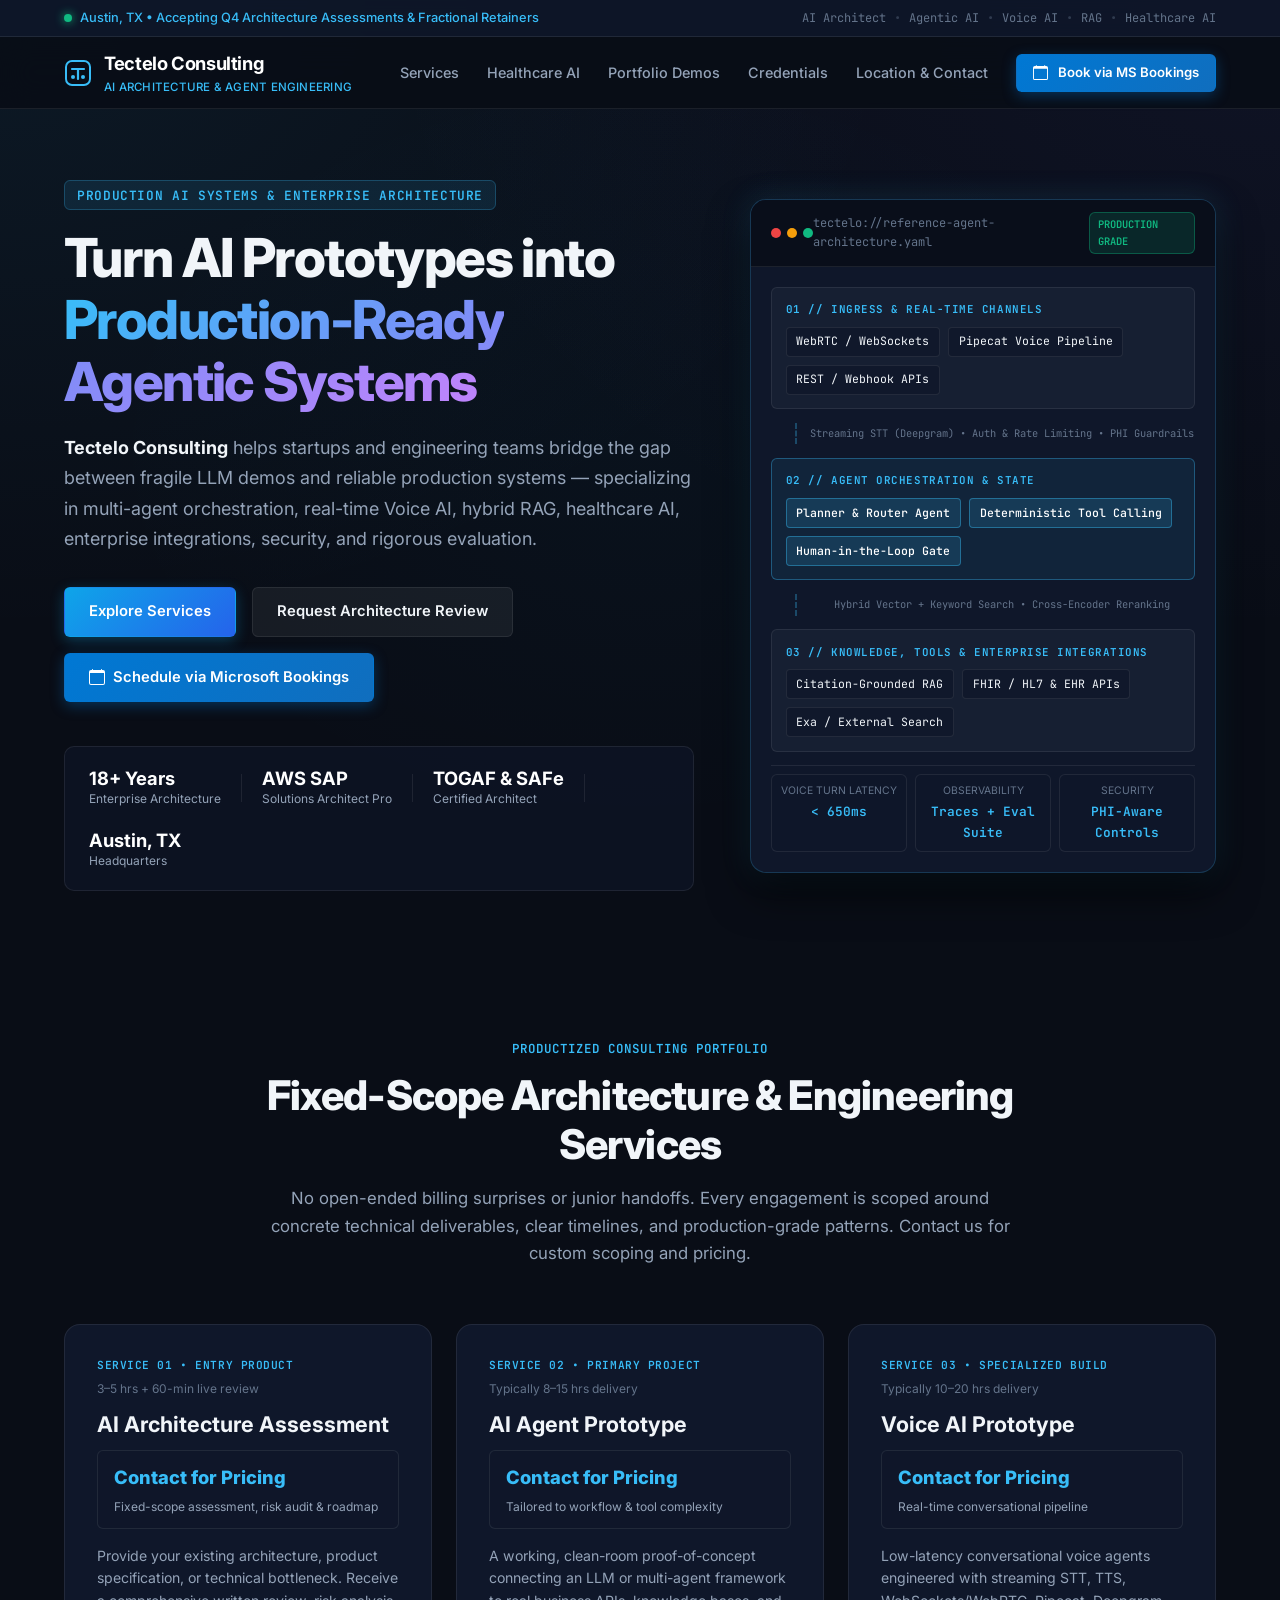
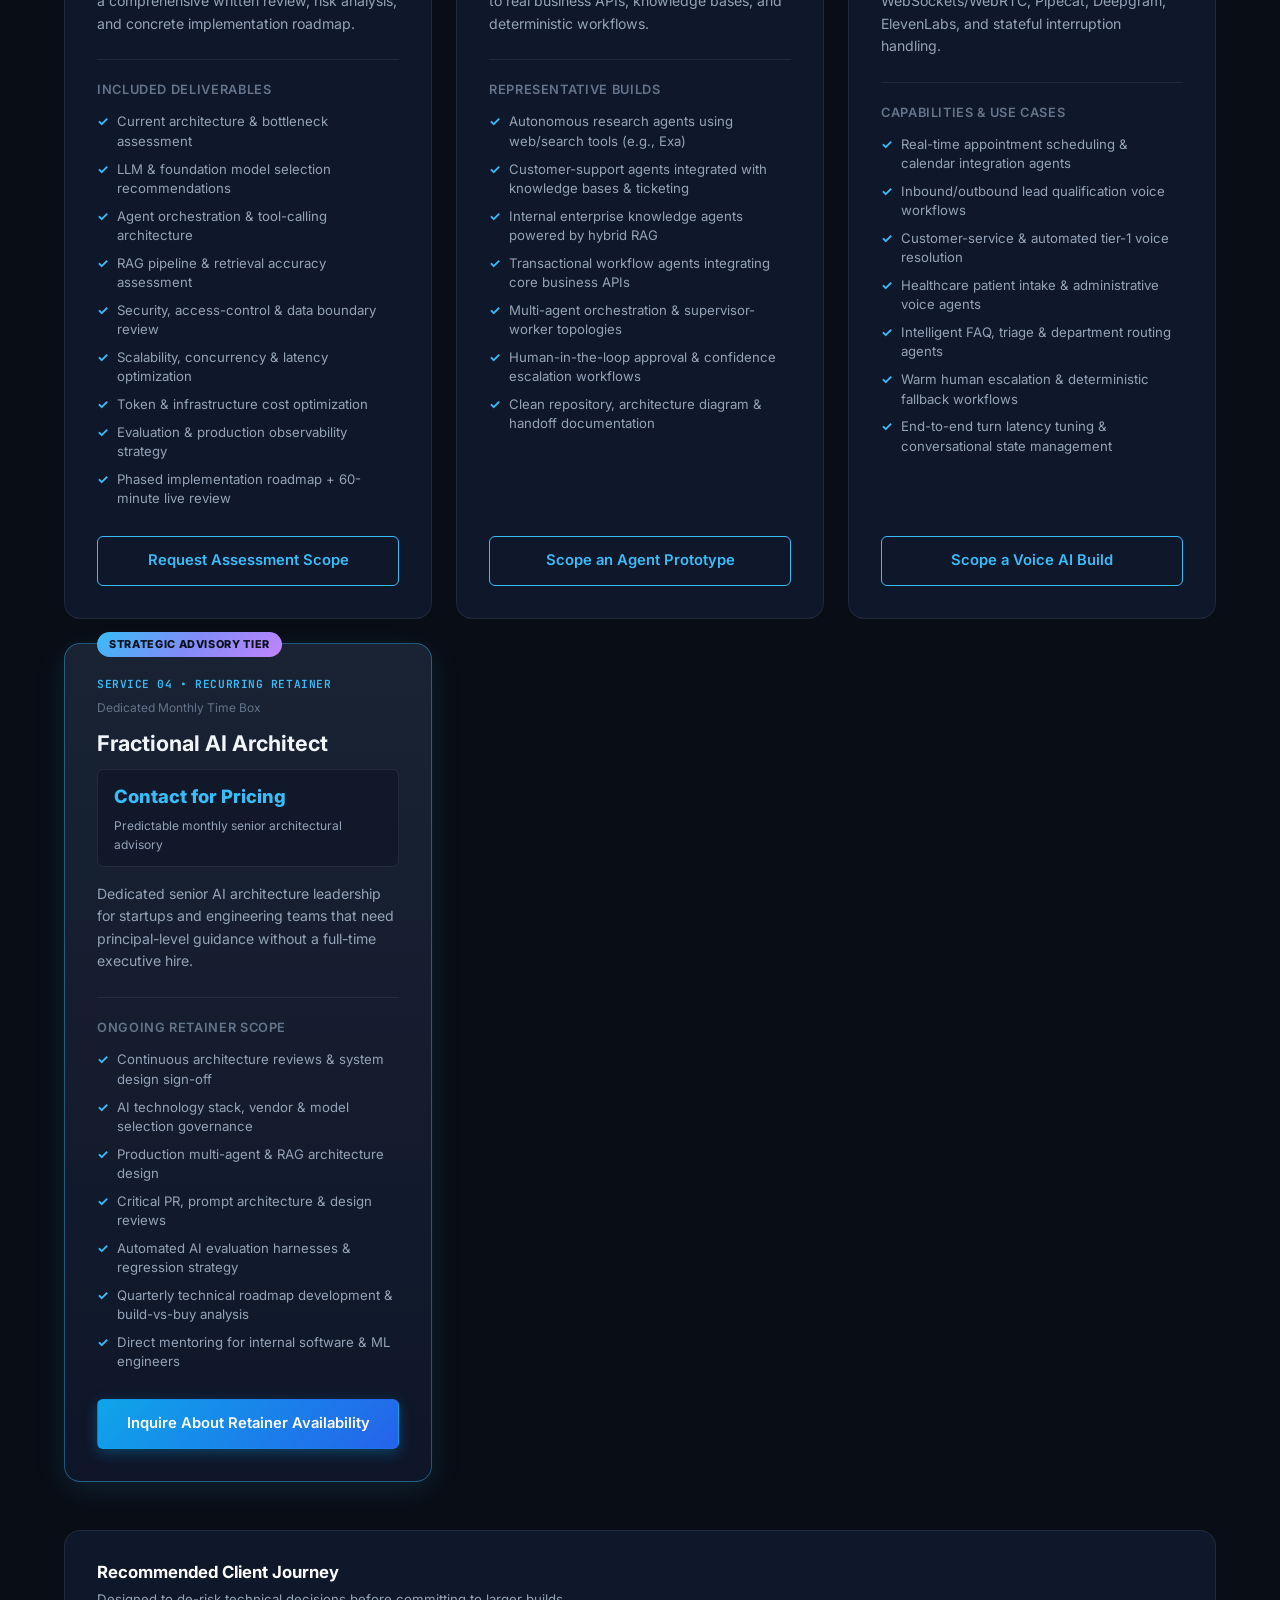
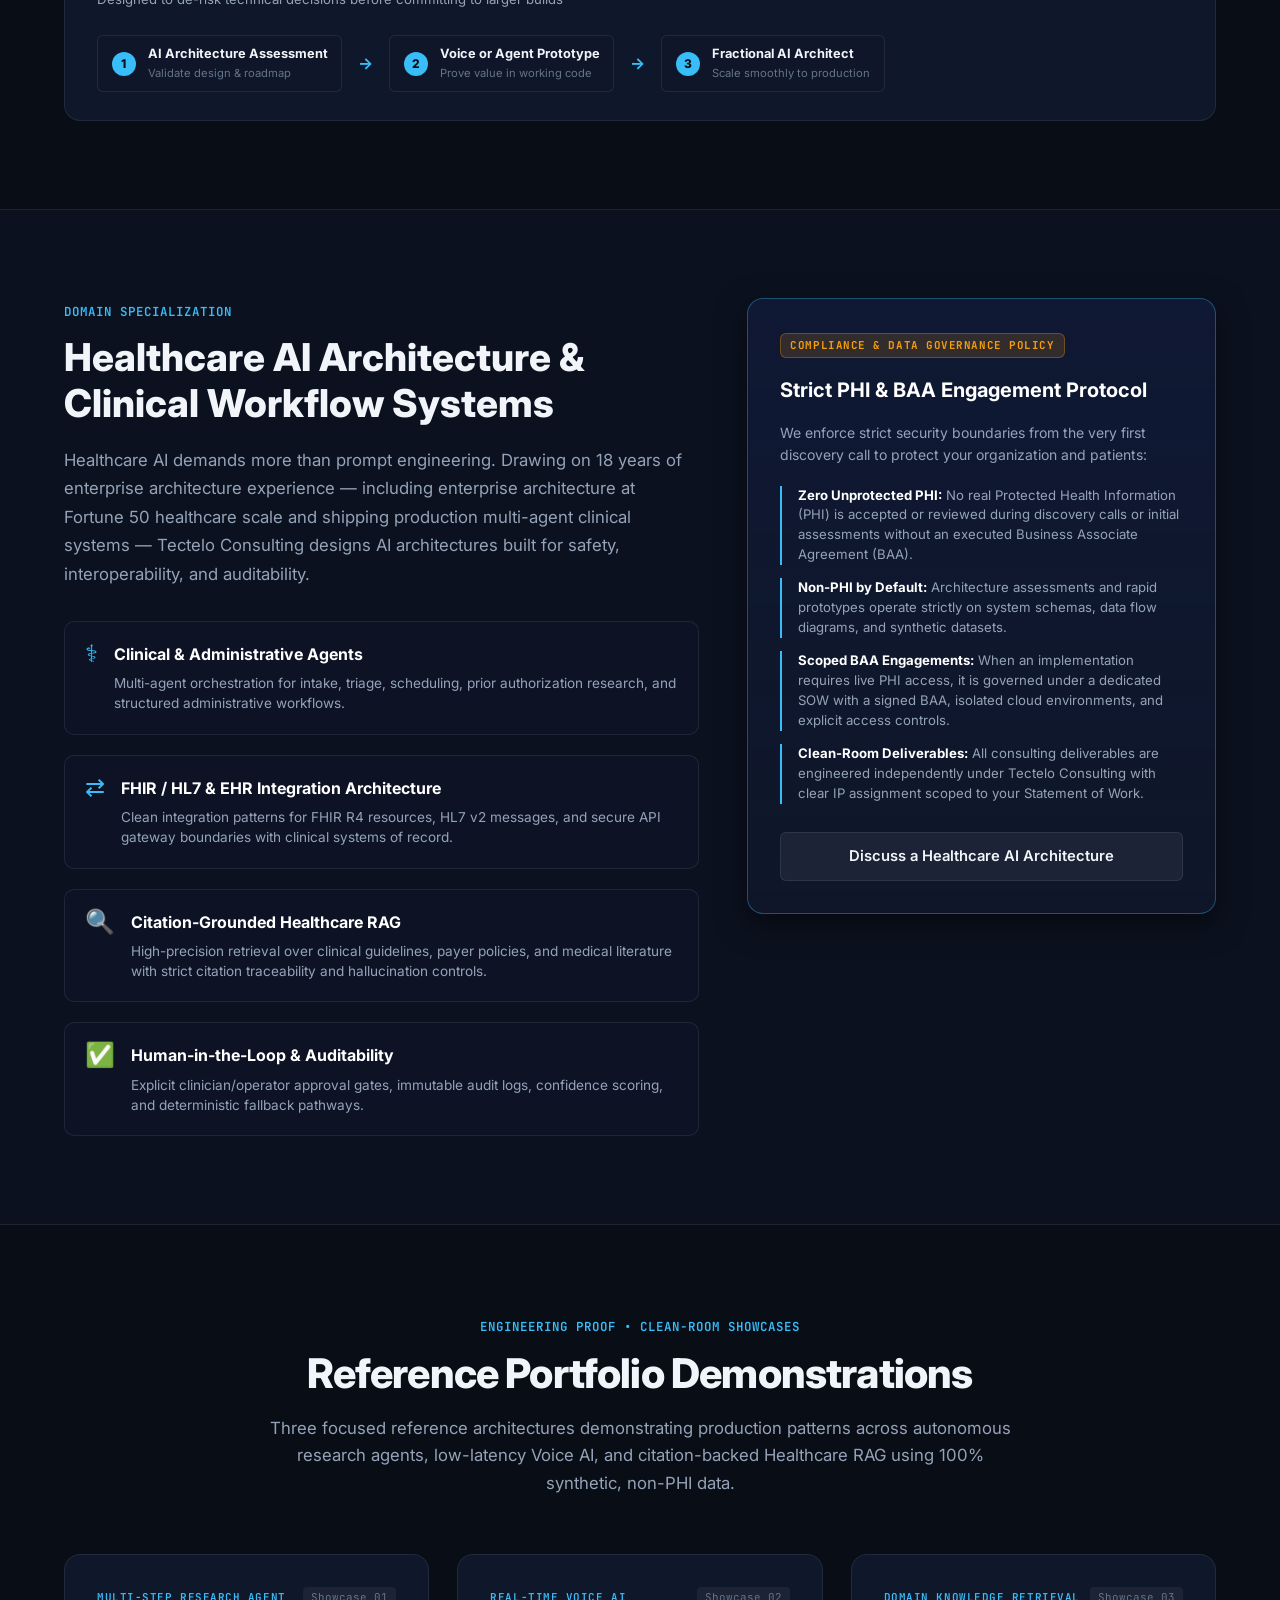
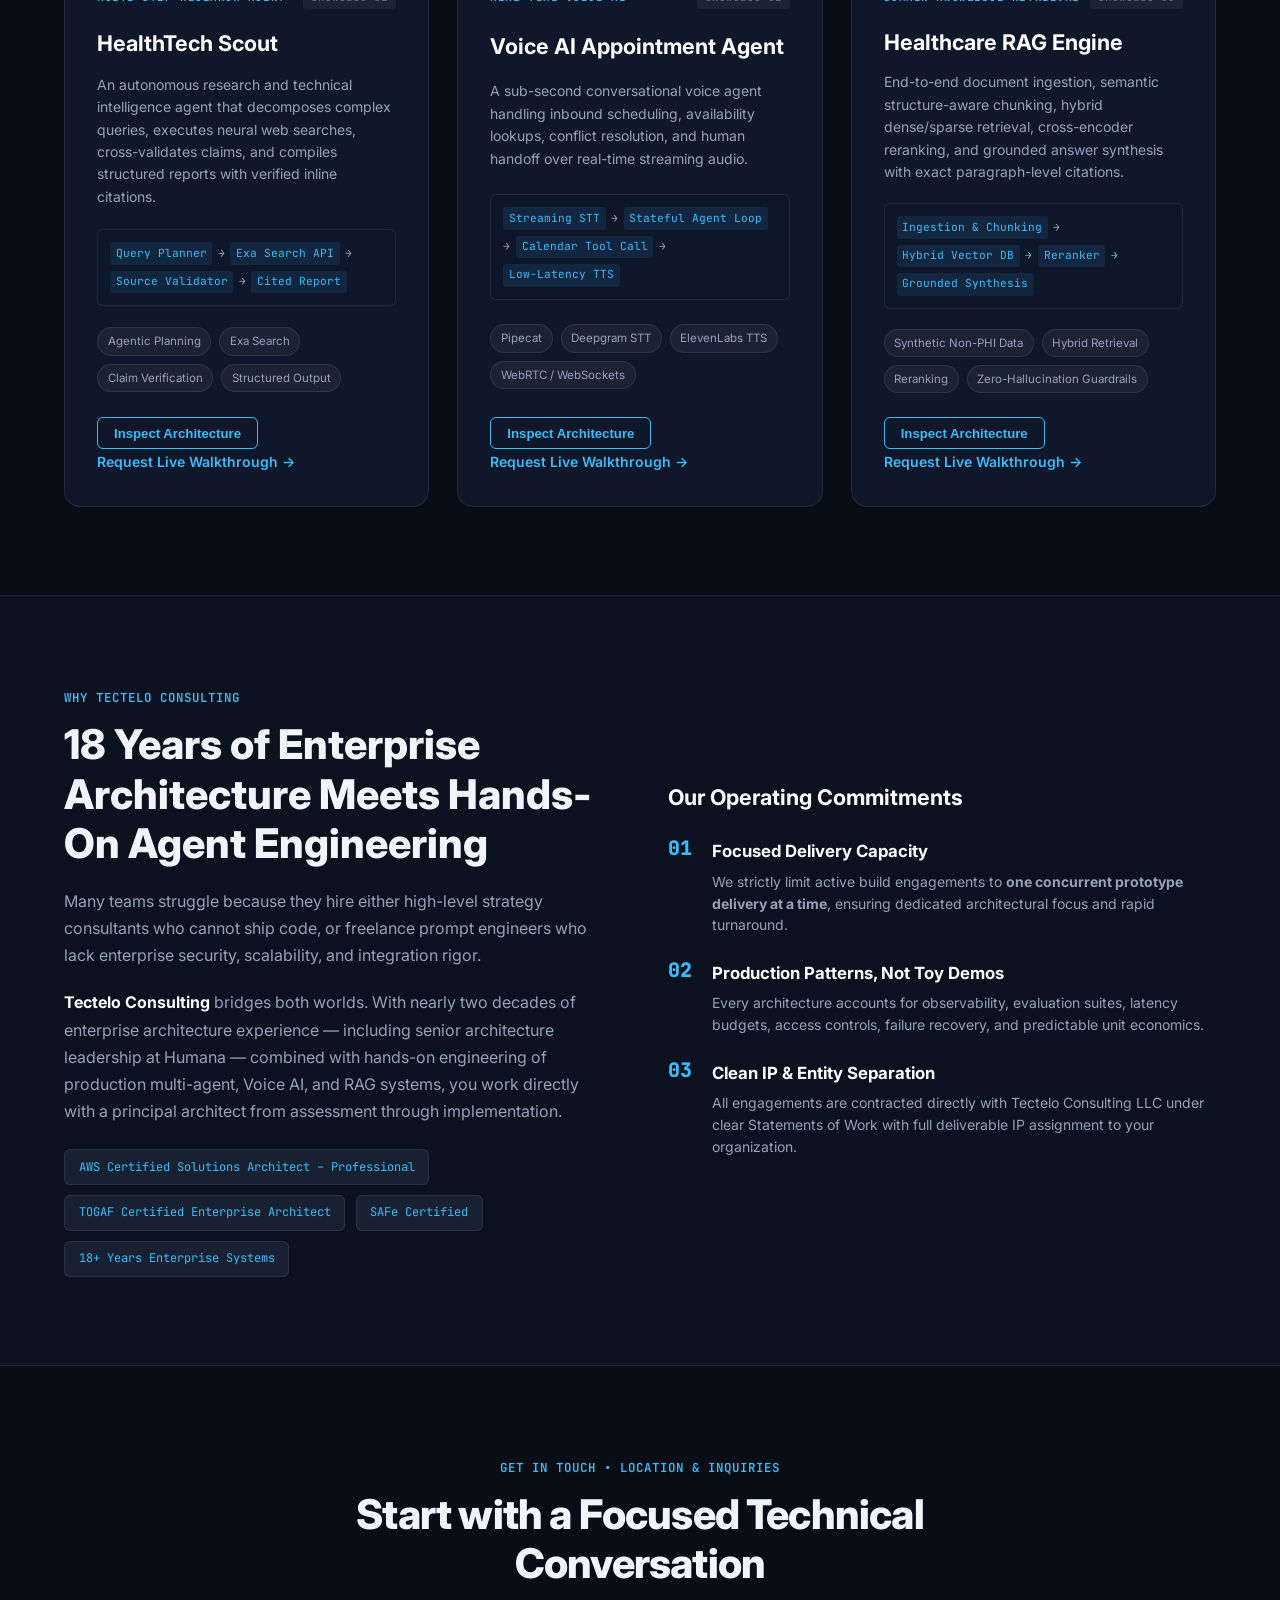
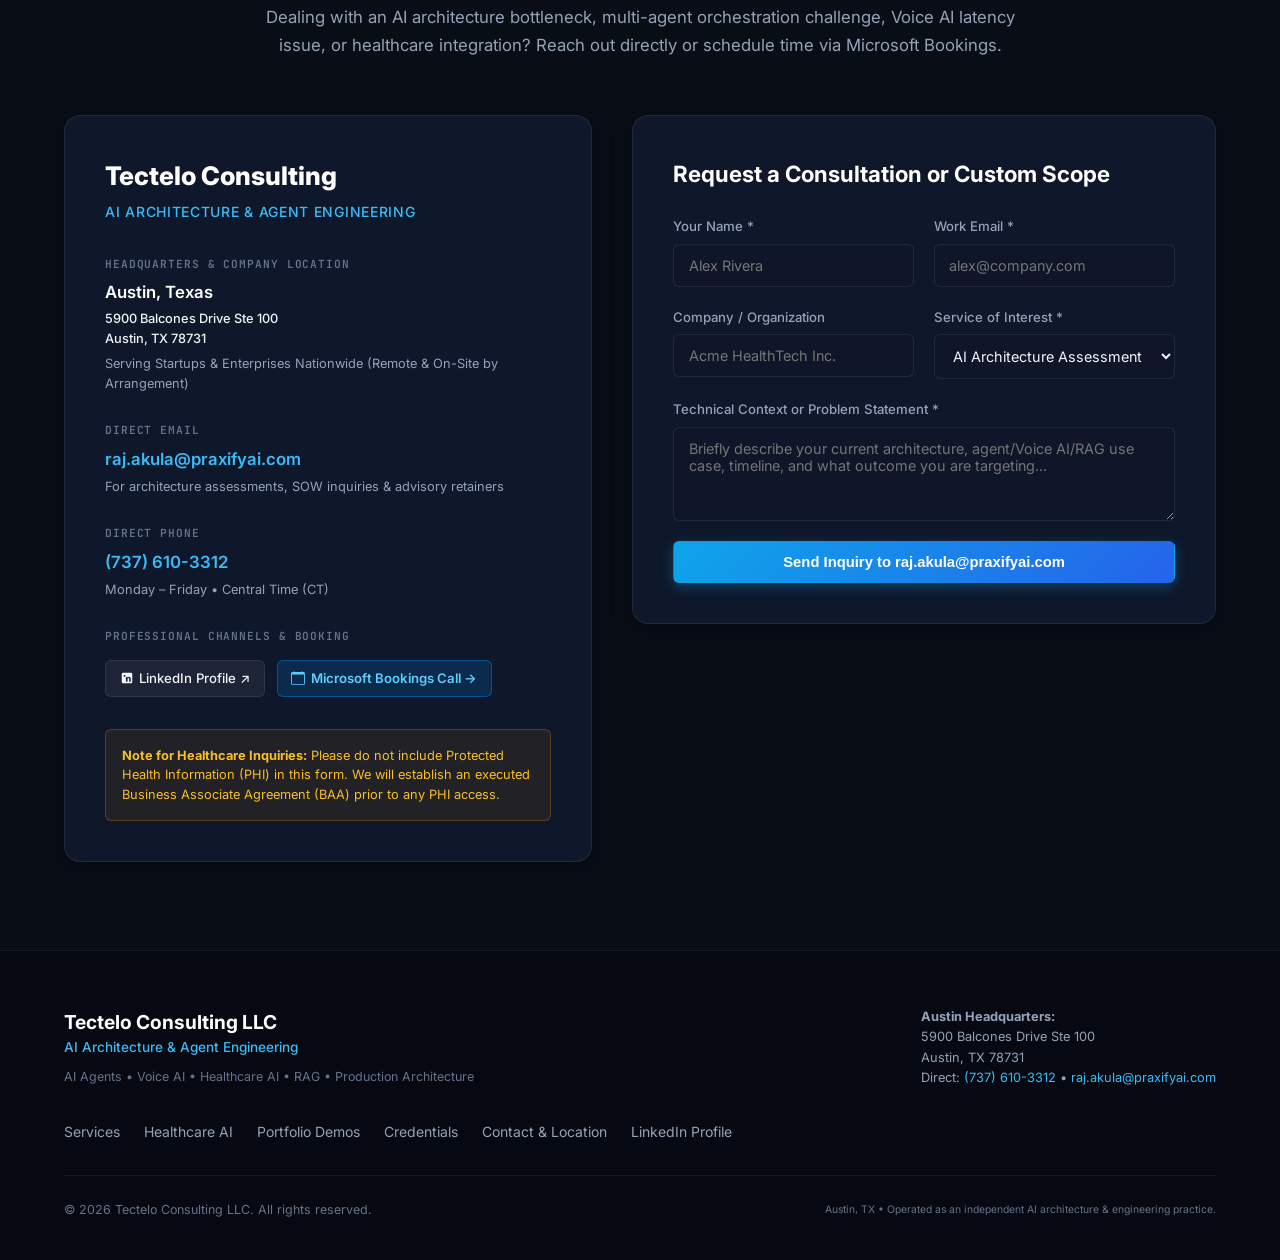
==== commit a93125c6: "Add interactive demo architecture specs modal, 404 page, robots.txt, and sitemap for production host" ====
--- a/index.html
+++ b/index.html
@@ -485,6 +485,7 @@
               <span>Structured Output</span>
             </div>
             <div class="demo-footer">
+              <button type="button" class="btn btn-outline btn-sm demo-spec-btn" data-demo="healthtech-scout">Inspect Architecture</button>
               <a href="#contact" class="demo-link" data-service="HealthTech Scout Demo Walkthrough">Request Live Walkthrough &rarr;</a>
             </div>
           </article>
@@ -509,6 +510,7 @@
               <span>WebRTC / WebSockets</span>
             </div>
             <div class="demo-footer">
+              <button type="button" class="btn btn-outline btn-sm demo-spec-btn" data-demo="voice-ai">Inspect Architecture</button>
               <a href="#contact" class="demo-link" data-service="Voice AI Appointment Demo Walkthrough">Request Live Walkthrough &rarr;</a>
             </div>
           </article>
@@ -533,6 +535,7 @@
               <span>Zero-Hallucination Guardrails</span>
             </div>
             <div class="demo-footer">
+              <button type="button" class="btn btn-outline btn-sm demo-spec-btn" data-demo="healthcare-rag">Inspect Architecture</button>
               <a href="#contact" class="demo-link" data-service="Healthcare RAG Demo Walkthrough">Request Live Walkthrough &rarr;</a>
             </div>
           </article>
@@ -736,6 +739,31 @@
     </div>
   </div>
 
+  <!-- Interactive Architecture Specs Modal -->
+  <div class="modal-overlay" id="architectureModal" role="dialog" aria-modal="true" aria-labelledby="archModalTitle">
+    <div class="modal-card modal-card-lg">
+      <button class="modal-close" id="archModalCloseBtn" aria-label="Close modal">&times;</button>
+      <div style="display:flex; align-items:center; gap:0.5rem; margin-bottom:0.75rem;">
+        <span class="status-dot"></span>
+        <span id="archModalBadge" style="font-family:var(--font-mono); font-size:0.75rem; color:var(--accent-cyan); text-transform:uppercase;">SYSTEM BLUEPRINT</span>
+      </div>
+      <h3 id="archModalTitle" style="font-size:1.4rem; margin-bottom:0.75rem; color:#ffffff;">Architecture Specification</h3>
+      
+      <div id="archModalContent" class="arch-modal-content">
+        <!-- Dynamically injected via script.js -->
+      </div>
+
+      <div class="modal-actions" style="margin-top:1.5rem; display:flex; gap:0.75rem; flex-wrap:wrap;">
+        <a href="#bookingModal" class="btn btn-bookings btn-sm trigger-booking-modal" onclick="document.getElementById('architectureModal').classList.remove('active');">
+          Schedule Technical Q&amp;A Call
+        </a>
+        <a href="#contact" class="btn btn-secondary btn-sm" id="archModalInquireBtn" onclick="document.getElementById('architectureModal').classList.remove('active');">
+          Scope a Similar Build &rarr;
+        </a>
+      </div>
+    </div>
+  </div>
+
   <!-- Footer -->
   <footer class="site-footer">
     <div class="container footer-inner">
--- a/styles.css
+++ b/styles.css
@@ -1451,6 +1451,90 @@
   padding: 2rem;
   box-shadow: 0 25px 50px rgba(0, 0, 0, 0.8);
   position: relative;
+  max-height: 90vh;
+  overflow-y: auto;
+}
+
+.modal-card-lg {
+  max-width: 780px;
+}
+
+.arch-modal-content {
+  font-size: 0.9rem;
+  color: var(--text-muted);
+  line-height: 1.6;
+}
+
+.arch-modal-grid {
+  display: grid;
+  grid-template-columns: 1fr 1fr;
+  gap: 1rem;
+  margin: 1.25rem 0;
+}
+
+.arch-box {
+  background: rgba(15, 23, 42, 0.7);
+  border: 1px solid var(--border-subtle);
+  border-radius: var(--radius-sm);
+  padding: 1rem;
+}
+
+.arch-box h4 {
+  font-size: 0.75rem;
+  font-family: var(--font-mono);
+  color: var(--accent-cyan);
+  text-transform: uppercase;
+  letter-spacing: 0.05em;
+  margin-bottom: 0.5rem;
+}
+
+.arch-box ul {
+  list-style: none;
+  display: flex;
+  flex-direction: column;
+  gap: 0.35rem;
+}
+
+.arch-box li {
+  font-size: 0.8rem;
+  color: var(--text-muted);
+}
+
+.arch-box li strong {
+  color: #ffffff;
+}
+
+.arch-pipeline-view {
+  background: #090e1a;
+  border: 1px solid var(--border-subtle);
+  border-radius: var(--radius-sm);
+  padding: 1rem;
+  margin: 1rem 0;
+  font-family: var(--font-mono);
+  font-size: 0.78rem;
+  color: var(--accent-cyan);
+  white-space: pre-wrap;
+  word-break: break-word;
+  line-height: 1.5;
+}
+
+.arch-benchmarks {
+  display: flex;
+  gap: 0.75rem;
+  flex-wrap: wrap;
+  margin-top: 1rem;
+}
+
+.arch-bench-chip {
+  background: rgba(56, 189, 248, 0.1);
+  border: 1px solid rgba(56, 189, 248, 0.3);
+  padding: 0.4rem 0.75rem;
+  border-radius: var(--radius-sm);
+  font-size: 0.78rem;
+}
+
+.arch-bench-chip strong {
+  color: #ffffff;
 }
 
 .modal-close {
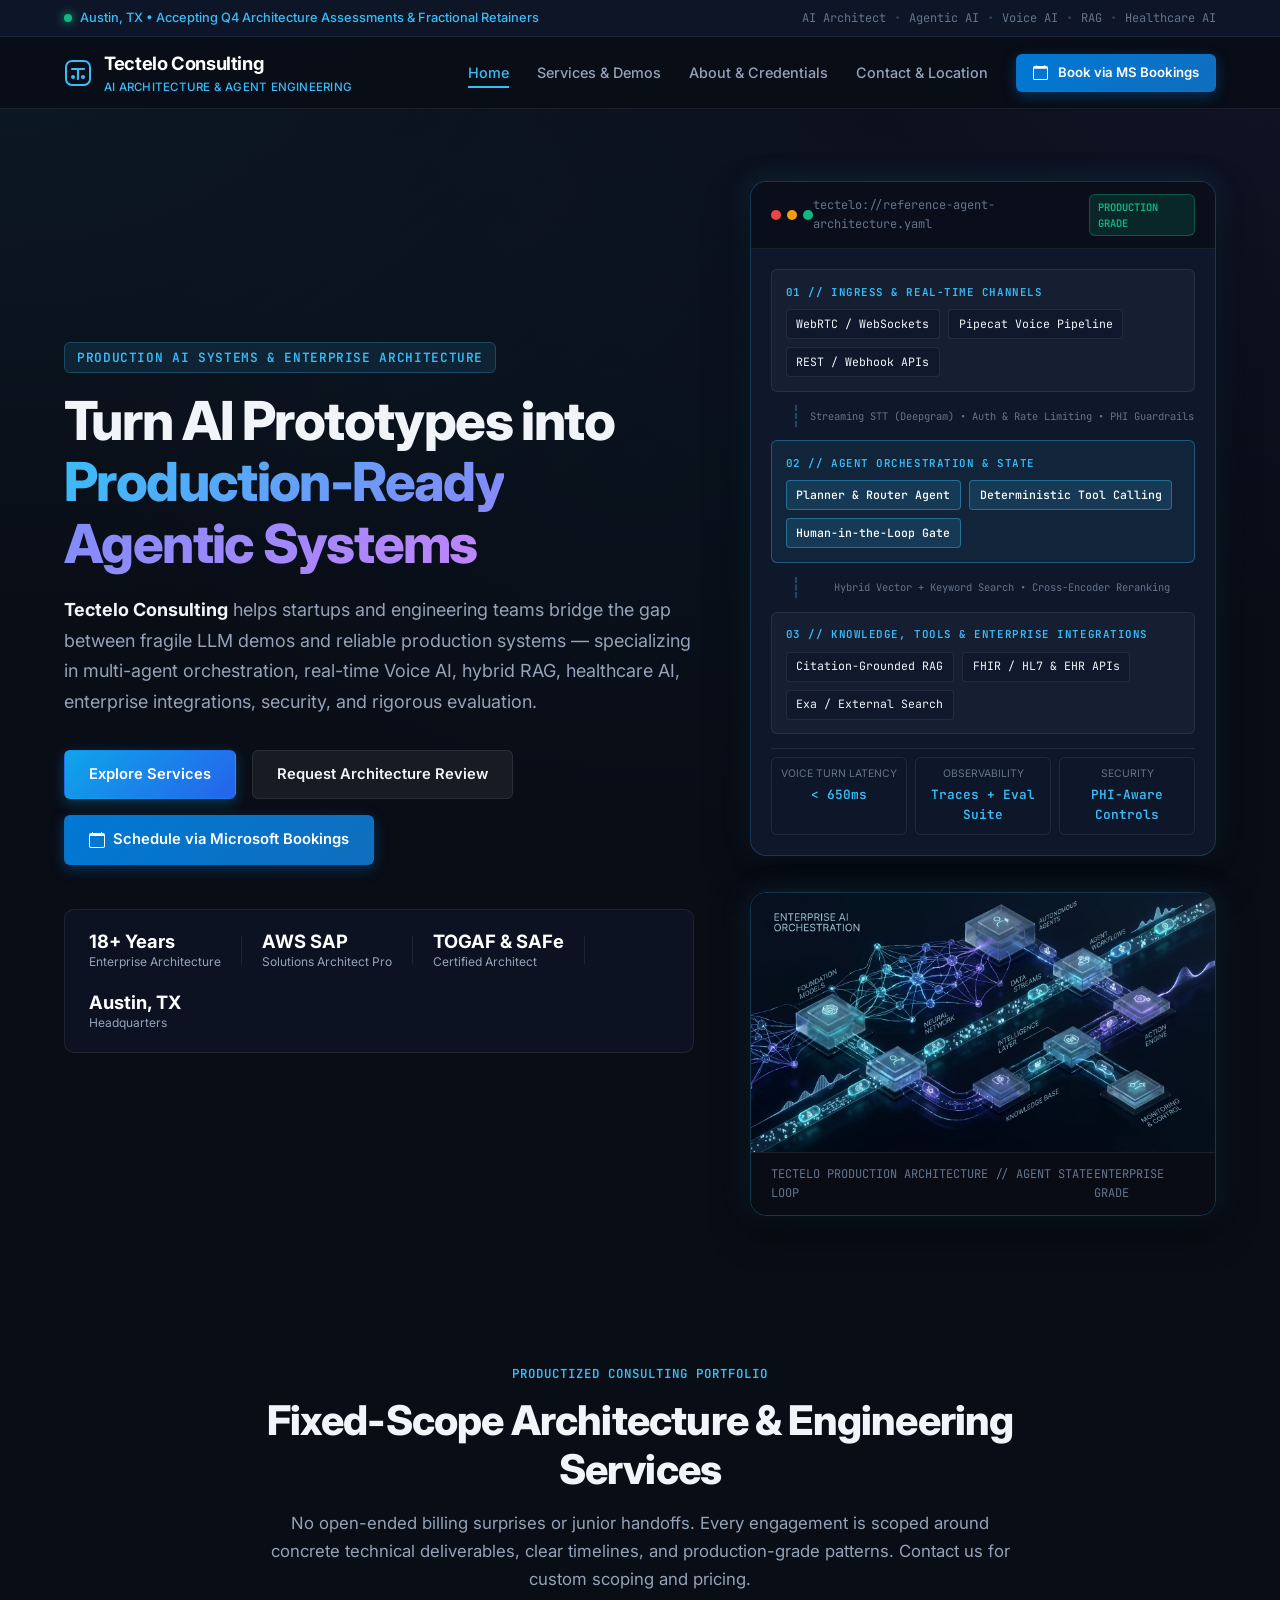
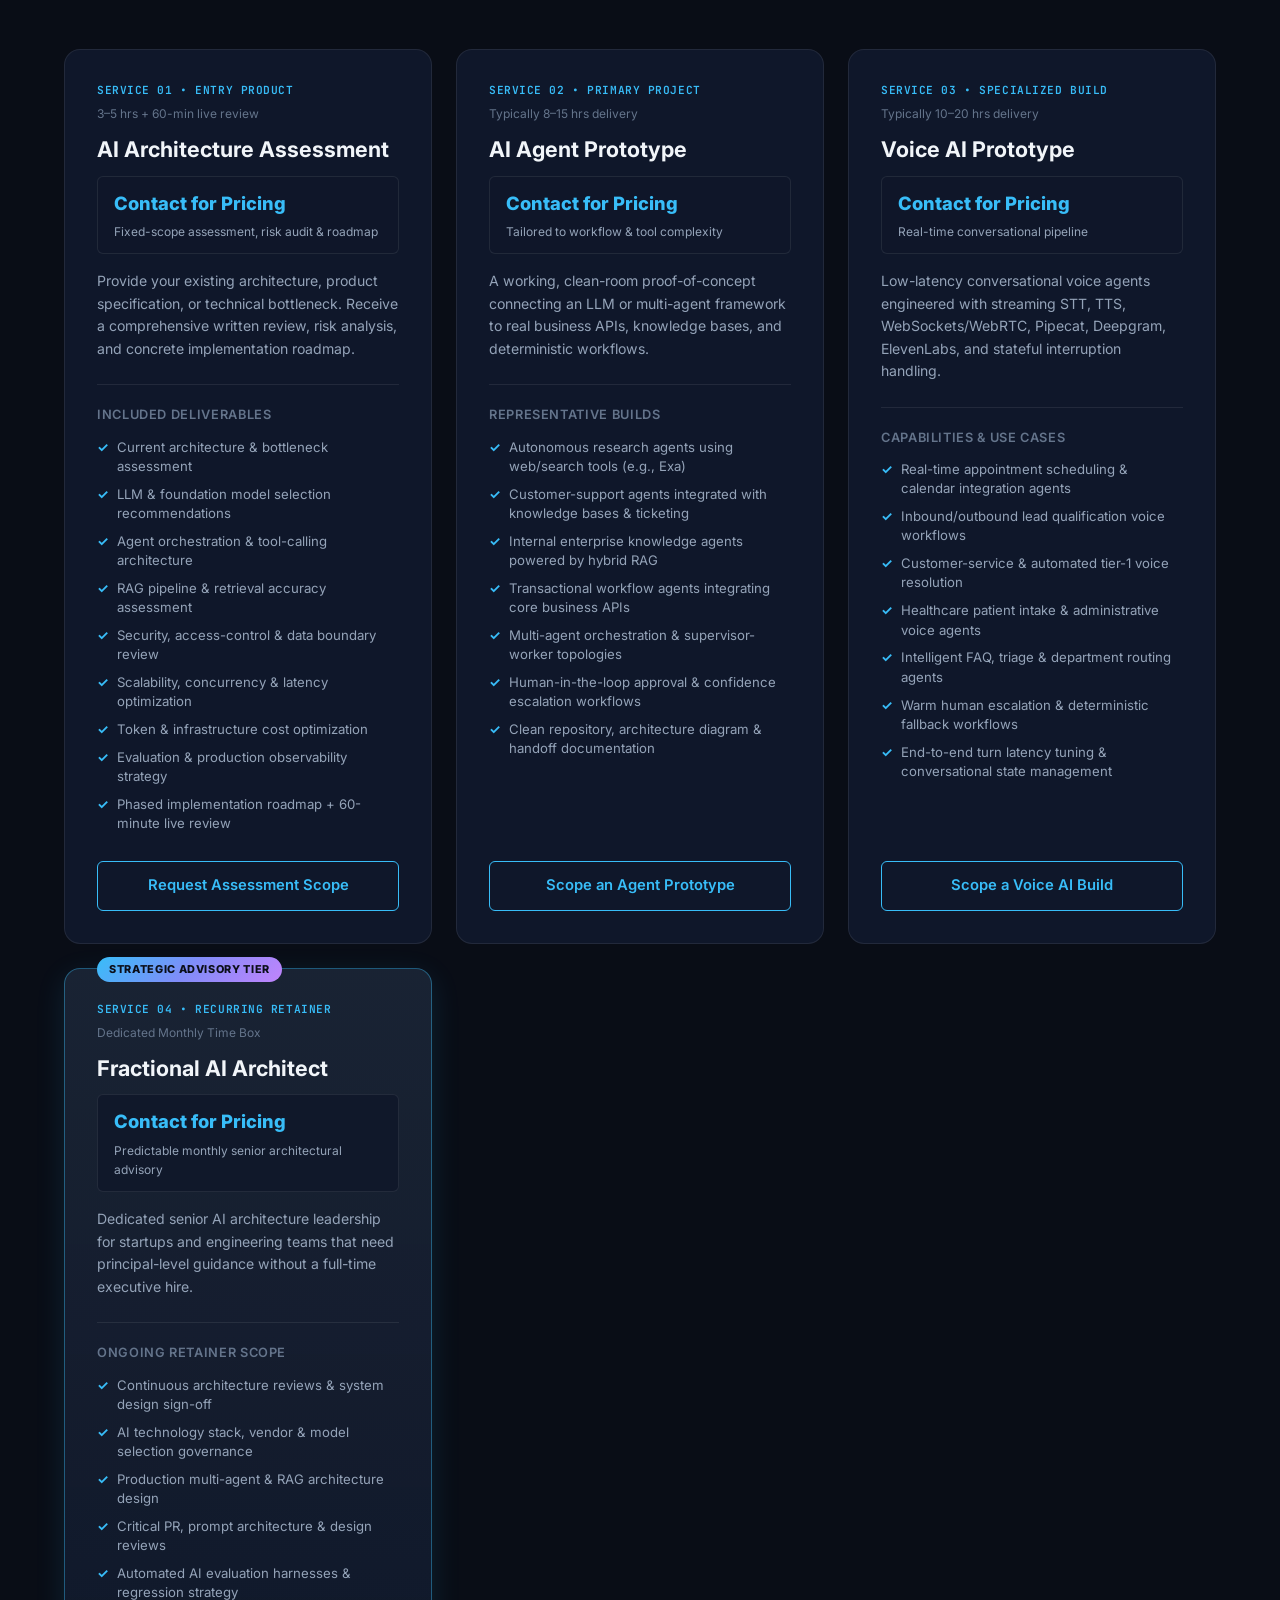
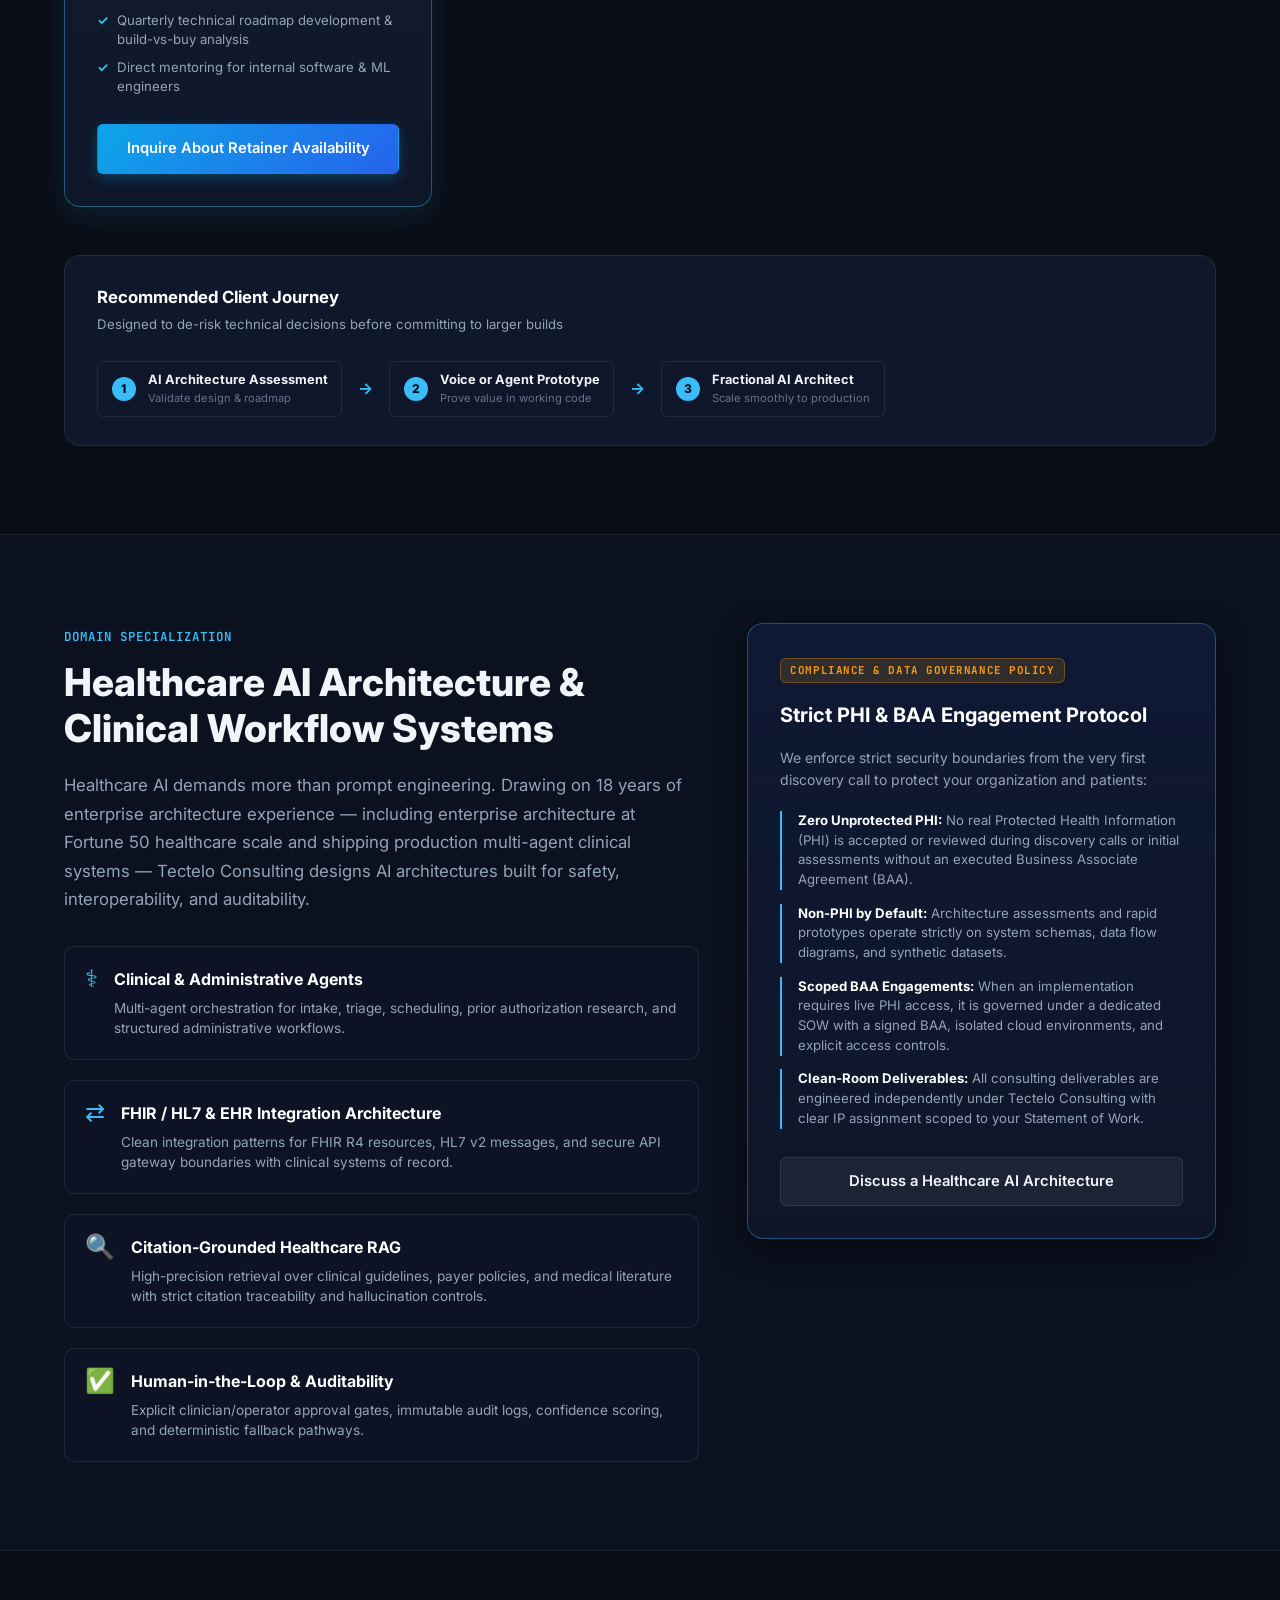
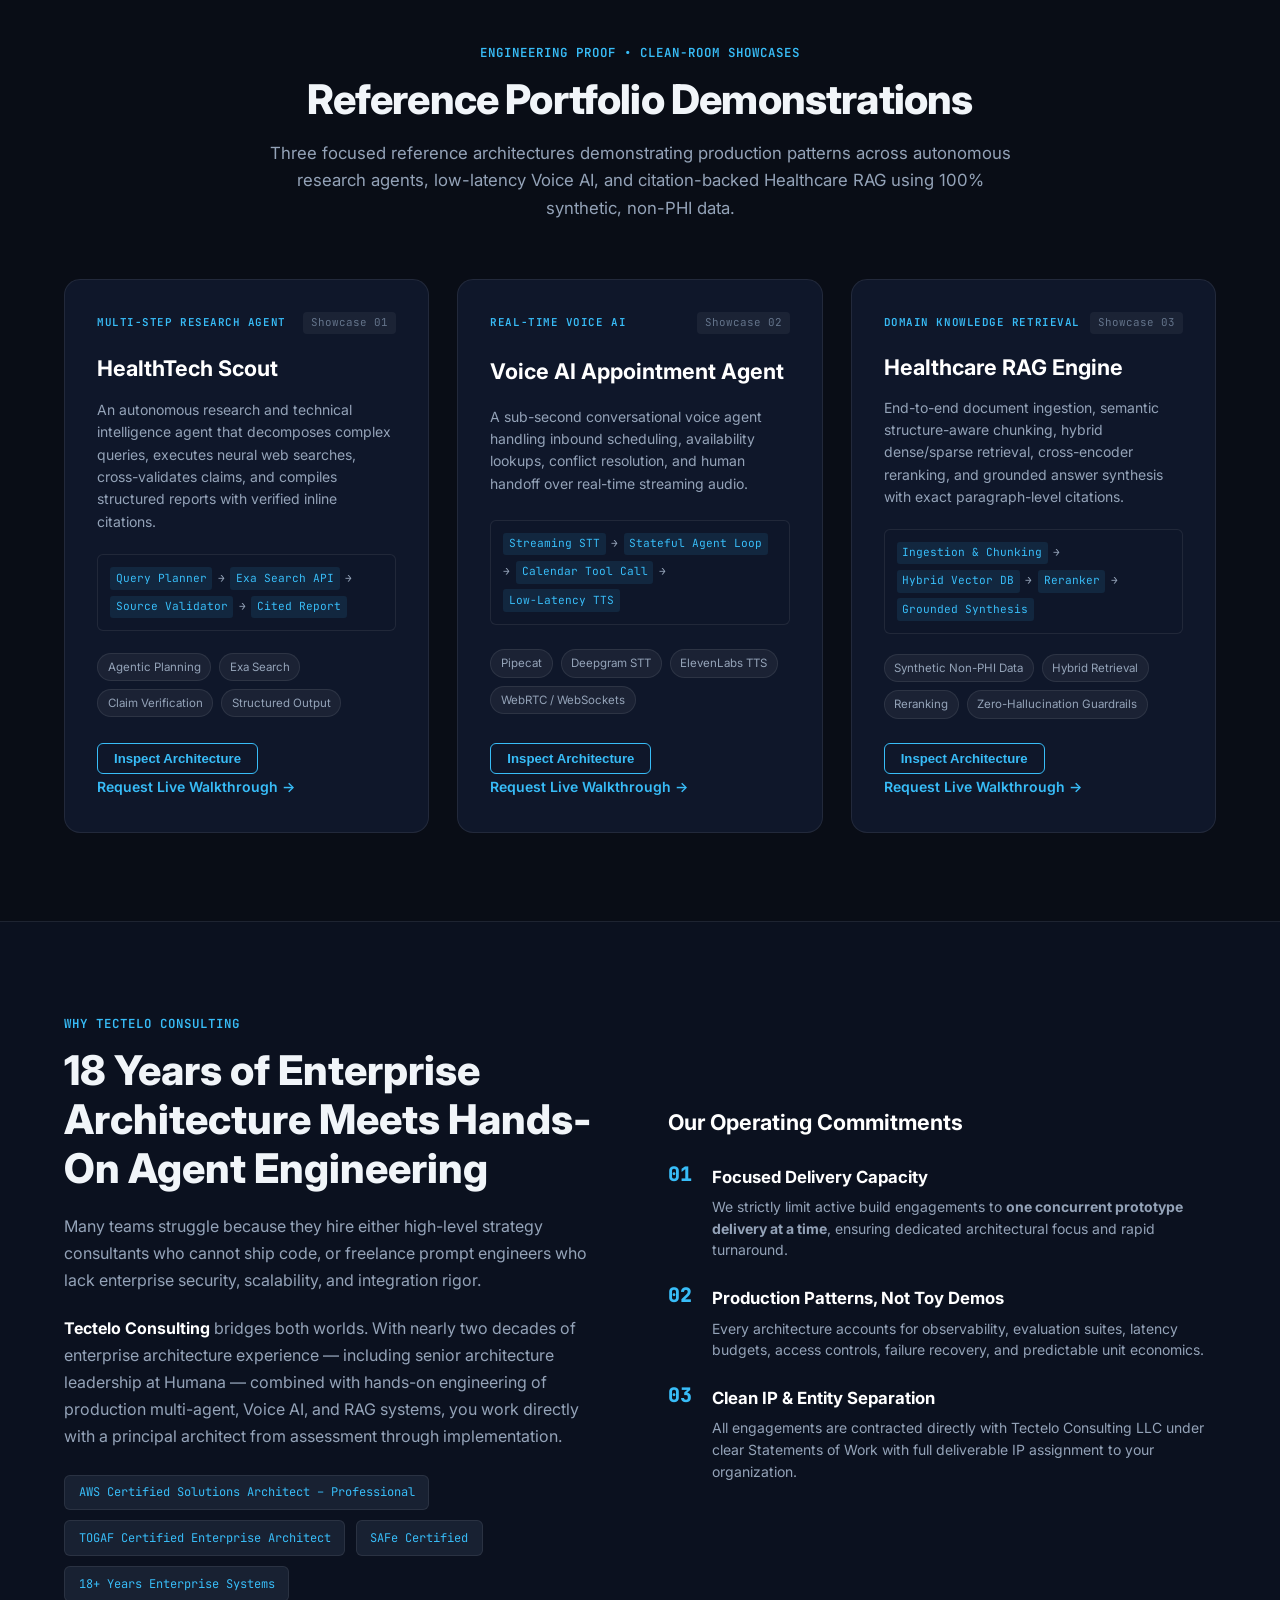
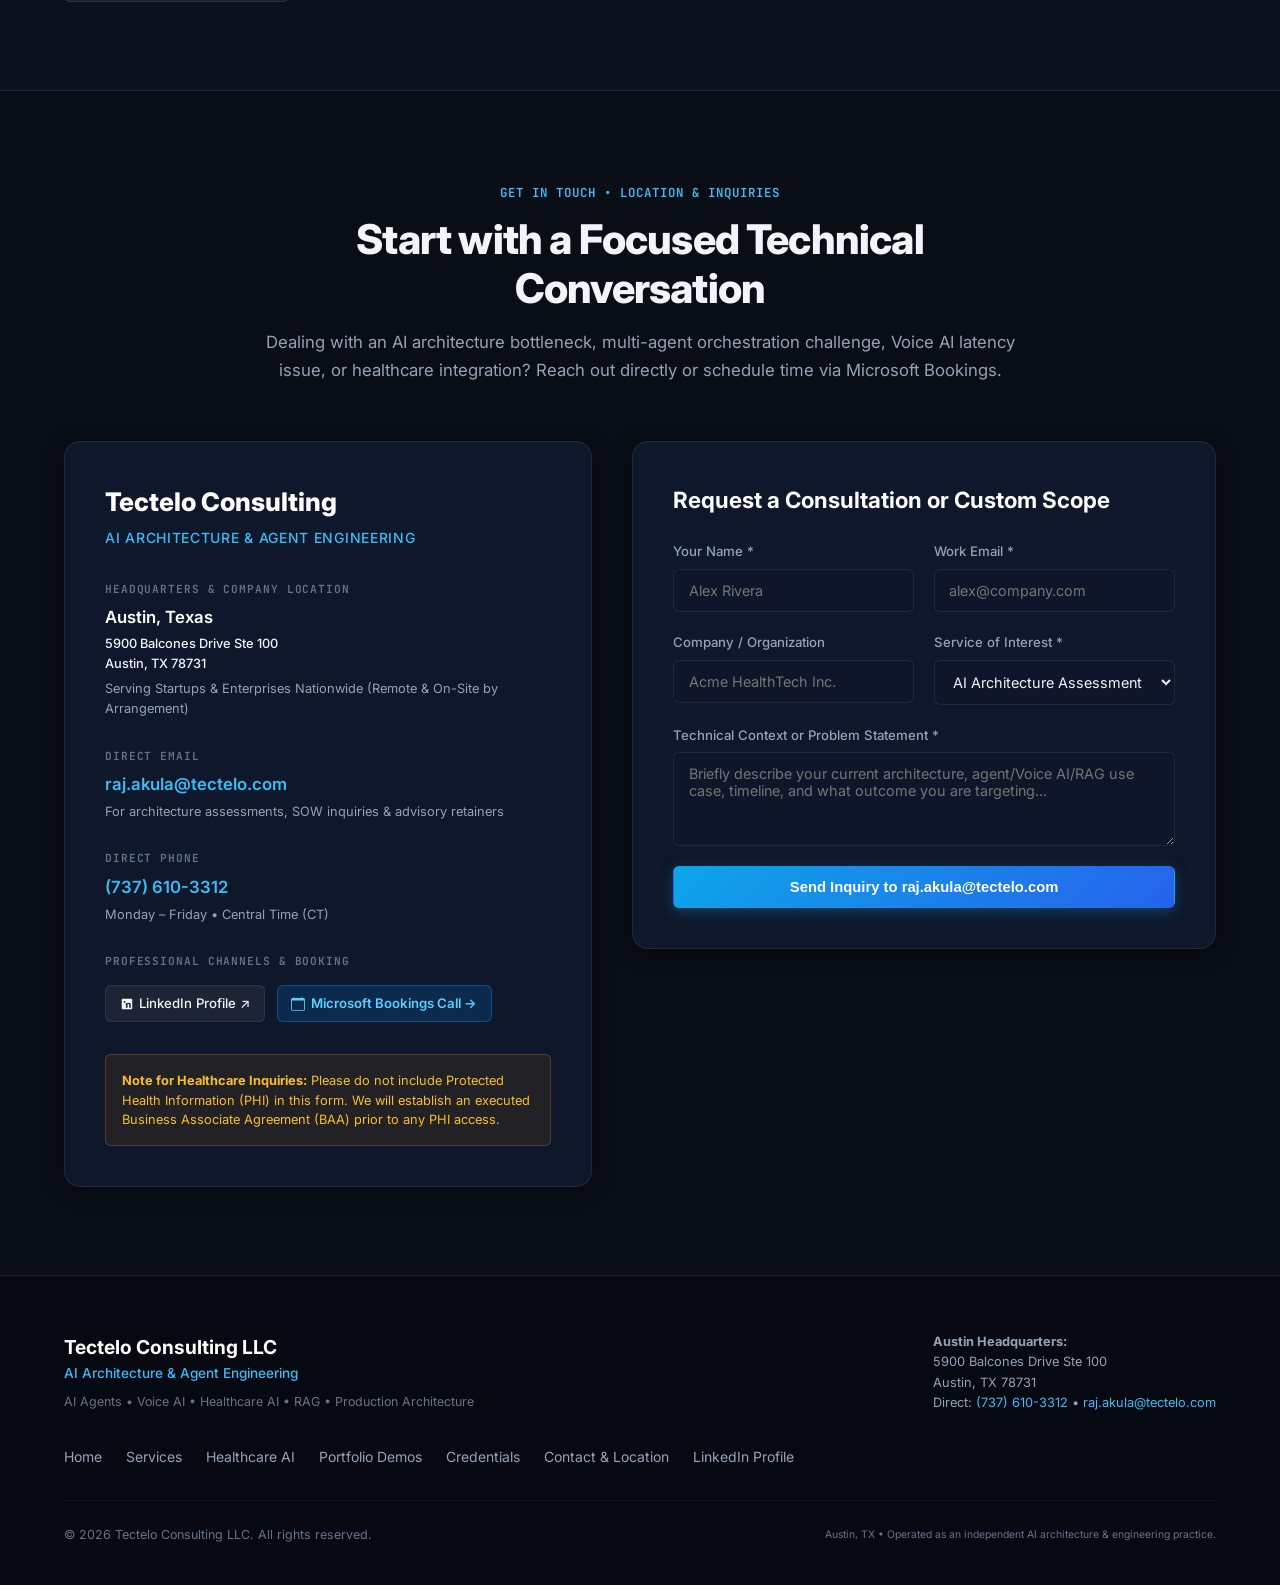
==== commit 69040ad2: "changed the stucture and updated email" ====
--- a/index.html
+++ b/index.html
@@ -15,12 +15,13 @@
   <meta property="og:description" content="Bridging the gap between fragile AI demos and production-grade systems. Austin, TX." />
   <meta property="og:site_name" content="Tectelo Consulting" />
 
-  <!-- Favicon SVG -->
-  <link rel="icon" type="image/svg+xml" href="data:image/svg+xml,%3Csvg xmlns='http://www.w3.org/2000/svg' viewBox='0 0 28 28' fill='none'%3E%3Crect x='2' y='2' width='24' height='24' rx='6' fill='%230f172a' stroke='%2338bdf8' stroke-width='2'/%3E%3Cpath d='M8 10H20M14 10V20' stroke='%23ffffff' stroke-width='2.2' stroke-linecap='round'/%3E%3Ccircle cx='9' cy='18' r='2' fill='%2338bdf8'/%3E%3Ccircle cx='19' cy='18' r='2' fill='%2338bdf8'/%3E%3C/svg%3E" />
+  <!-- Favicon -->
+  <link rel="icon" type="image/x-icon" href="favicon.ico" />
+  <link rel="icon" type="image/svg+xml" href="images/logo.svg" />
   <link rel="preconnect" href="https://fonts.googleapis.com" />
   <link rel="preconnect" href="https://fonts.gstatic.com" crossorigin />
   <link href="https://fonts.googleapis.com/css2?family=Inter:wght@400;500;600;700;800&family=JetBrains+Mono:wght@400;500;600&display=swap" rel="stylesheet" />
-  <link rel="stylesheet" href="styles.css" />
+  <link rel="stylesheet" href="css/style.css" />
 </head>
 <body>
   <!-- Top Announcement / Positioning Bar -->
@@ -47,7 +48,7 @@
   <!-- Navigation -->
   <header class="site-header" id="top">
     <div class="container nav-container">
-      <a href="#top" class="brand" aria-label="Tectelo Consulting Home">
+      <a href="index.html" class="brand" aria-label="Tectelo Consulting Home">
         <div class="brand-mark">
           <svg width="28" height="28" viewBox="0 0 28 28" fill="none" xmlns="http://www.w3.org/2000/svg">
             <rect x="2" y="2" width="24" height="24" rx="6" stroke="currentColor" stroke-width="2"/>
@@ -69,11 +70,10 @@
       </button>
 
       <nav class="main-nav" id="mainNav">
-        <a href="#services">Services</a>
-        <a href="#healthcare">Healthcare AI</a>
-        <a href="#demos">Portfolio Demos</a>
-        <a href="#about">Credentials</a>
-        <a href="#contact">Location &amp; Contact</a>
+        <a href="index.html" class="active">Home</a>
+        <a href="services.html">Services &amp; Demos</a>
+        <a href="about.html">About &amp; Credentials</a>
+        <a href="contact.html">Contact &amp; Location</a>
         <a href="#bookingModal" class="btn btn-bookings btn-sm trigger-booking-modal">
           <svg width="15" height="15" viewBox="0 0 16 16" fill="currentColor" style="margin-right:2px;">
             <path d="M3.5 0a.5.5 0 0 1 .5.5V1h8V.5a.5.5 0 0 1 1 0V1h1a2 2 0 0 1 2 2v11a2 2 0 0 1-2 2H2a2 2 0 0 1-2-2V3a2 2 0 0 1 2-2h1V.5a.5.5 0 0 1 .5-.5zM1 4v10a1 1 0 0 0 1 1h12a1 1 0 0 0 1-1V4H1z"/>
@@ -100,8 +100,8 @@
           </p>
 
           <div class="hero-actions">
-            <a href="#services" class="btn btn-primary">Explore Services</a>
-            <a href="#contact" class="btn btn-secondary">Request Architecture Review</a>
+            <a href="services.html" class="btn btn-primary">Explore Services</a>
+            <a href="contact.html" class="btn btn-secondary">Request Architecture Review</a>
             <a href="#bookingModal" class="btn btn-bookings trigger-booking-modal">
               <svg width="16" height="16" viewBox="0 0 16 16" fill="currentColor">
                 <path d="M3.5 0a.5.5 0 0 1 .5.5V1h8V.5a.5.5 0 0 1 1 0V1h1a2 2 0 0 1 2 2v11a2 2 0 0 1-2 2H2a2 2 0 0 1-2-2V3a2 2 0 0 1 2-2h1V.5a.5.5 0 0 1 .5-.5zM1 4v10a1 1 0 0 0 1 1h12a1 1 0 0 0 1-1V4H1z"/>
@@ -194,6 +194,14 @@
                   <span class="metric-val">PHI-Aware Controls</span>
                 </div>
               </div>
+            </div>
+          </div>
+
+          <div class="hero-image-wrap">
+            <img src="images/hero-image.webp" alt="TecTelo Enterprise AI Architecture &amp; Agent Engineering Visual" width="1376" height="768" loading="eager" />
+            <div class="hero-image-caption">
+              <span>TECTELO PRODUCTION ARCHITECTURE // AGENT STATE LOOP</span>
+              <span>ENTERPRISE GRADE</span>
             </div>
           </div>
         </div>
@@ -624,7 +632,7 @@
               <div class="info-block">
                 <span class="info-label">DIRECT EMAIL</span>
                 <p class="info-value">
-                  <a href="mailto:raj.akula@praxifyai.com" id="contactEmailLink">raj.akula@praxifyai.com</a>
+                  <a href="mailto:raj.akula@tectelo.com" id="contactEmailLink">raj.akula@tectelo.com</a>
                 </p>
                 <p class="info-sub">For architecture assessments, SOW inquiries &amp; advisory retainers</p>
               </div>
@@ -701,7 +709,7 @@
               </div>
 
               <div class="form-actions">
-                <button type="submit" class="btn btn-primary btn-full">Send Inquiry to raj.akula@praxifyai.com</button>
+                <button type="submit" class="btn btn-primary btn-full">Send Inquiry to raj.akula@tectelo.com</button>
               </div>
               <div id="formFeedback" class="form-feedback" aria-live="polite" hidden></div>
             </form>
@@ -726,7 +734,7 @@
       
       <div class="modal-actions">
         <!-- Microsoft Bookings Launch Button (dummy URL as requested) -->
-        <a href="https://outlook.office365.com/owa/calendar/TecteloConsulting@praxifyai.com/bookings/" target="_blank" rel="noopener noreferrer" class="btn btn-bookings btn-full">
+        <a href="https://outlook.office365.com/owa/calendar/TecteloConsulting@tectelo.com/bookings/" target="_blank" rel="noopener noreferrer" class="btn btn-bookings btn-full">
           <svg width="16" height="16" viewBox="0 0 16 16" fill="currentColor">
             <path d="M3.5 0a.5.5 0 0 1 .5.5V1h8V.5a.5.5 0 0 1 1 0V1h1a2 2 0 0 1 2 2v11a2 2 0 0 1-2 2H2a2 2 0 0 1-2-2V3a2 2 0 0 1 2-2h1V.5a.5.5 0 0 1 .5-.5zM1 4v10a1 1 0 0 0 1 1h12a1 1 0 0 0 1-1V4H1z"/>
           </svg>
@@ -778,16 +786,17 @@
           5900 Balcones Drive Ste 100<br />
           Austin, TX 78731<br />
           Direct: <a href="tel:+17376103312" style="color:var(--accent-cyan);">(737) 610-3312</a> &bull; 
-          <a href="mailto:raj.akula@praxifyai.com" style="color:var(--accent-cyan);">raj.akula@praxifyai.com</a>
+          <a href="mailto:raj.akula@tectelo.com" style="color:var(--accent-cyan);">raj.akula@tectelo.com</a>
         </div>
       </div>
 
       <div class="footer-links">
-        <a href="#services">Services</a>
-        <a href="#healthcare">Healthcare AI</a>
-        <a href="#demos">Portfolio Demos</a>
-        <a href="#about">Credentials</a>
-        <a href="#contact">Contact &amp; Location</a>
+        <a href="index.html">Home</a>
+        <a href="services.html">Services</a>
+        <a href="services.html#healthcare">Healthcare AI</a>
+        <a href="services.html#demos">Portfolio Demos</a>
+        <a href="about.html">Credentials</a>
+        <a href="contact.html">Contact &amp; Location</a>
         <a href="https://www.linkedin.com/in/rajaakula" target="_blank" rel="noopener noreferrer">LinkedIn Profile</a>
       </div>
 
@@ -798,6 +807,6 @@
     </div>
   </footer>
 
-  <script src="script.js"></script>
+  <script src="js/main.js"></script>
 </body>
 </html>
--- a/css/style.css
+++ b/css/style.css
@@ -0,0 +1,1712 @@
+/* ==========================================================================
+   Tectelo Consulting - Stylesheet
+   AI Architecture & Agent Engineering
+   ========================================================================== */
+
+:root {
+  --font-sans: 'Inter', -apple-system, BlinkMacSystemFont, 'Segoe UI', Roboto, sans-serif;
+  --font-mono: 'JetBrains Mono', monospace;
+
+  /* Color Palette */
+  --bg-dark: #090d16;
+  --bg-card: #0f172a;
+  --bg-card-hover: #141f36;
+  --bg-card-alt: #0d1527;
+  --bg-elevated: #1e293b;
+
+  --border-subtle: rgba(255, 255, 255, 0.08);
+  --border-focus: rgba(56, 189, 248, 0.5);
+  --border-accent: rgba(56, 189, 248, 0.25);
+
+  --text-main: #f1f5f9;
+  --text-muted: #94a3b8;
+  --text-dim: #64748b;
+  --text-inverse: #090d16;
+
+  --accent-cyan: #38bdf8;
+  --accent-blue: #2563eb;
+  --accent-indigo: #6366f1;
+  --accent-emerald: #10b981;
+  --accent-amber: #f59e0b;
+
+  --gradient-accent: linear-gradient(135deg, #38bdf8 0%, #818cf8 50%, #c084fc 100%);
+  --gradient-card: linear-gradient(180deg, rgba(30, 41, 59, 0.7) 0%, rgba(15, 23, 42, 0.9) 100%);
+  --gradient-glow: radial-gradient(circle at 50% 0%, rgba(56, 189, 248, 0.15) 0%, transparent 70%);
+
+  --radius-sm: 6px;
+  --radius-md: 10px;
+  --radius-lg: 16px;
+  --radius-xl: 24px;
+
+  --shadow-sm: 0 2px 4px rgba(0, 0, 0, 0.3);
+  --shadow-md: 0 4px 20px rgba(0, 0, 0, 0.4);
+  --shadow-glow: 0 0 30px rgba(56, 189, 248, 0.15);
+
+  --container-max: 1200px;
+  --header-height: 72px;
+  --transition: all 0.25s cubic-bezier(0.16, 1, 0.3, 1);
+}
+
+/* Base & Reset */
+*, *::before, *::after {
+  box-sizing: border-box;
+  margin: 0;
+  padding: 0;
+}
+
+html {
+  font-family: var(--font-sans);
+  background-color: var(--bg-dark);
+  color: var(--text-main);
+  line-height: 1.6;
+  -webkit-font-smoothing: antialiased;
+  -moz-osx-font-smoothing: grayscale;
+}
+
+body {
+  min-height: 100vh;
+  display: flex;
+  flex-direction: column;
+  overflow-x: hidden;
+  background-image: 
+    radial-gradient(at 0% 0%, rgba(56, 189, 248, 0.07) 0px, transparent 50%),
+    radial-gradient(at 100% 0%, rgba(99, 102, 241, 0.07) 0px, transparent 50%),
+    radial-gradient(at 50% 50%, rgba(14, 165, 233, 0.03) 0px, transparent 60%);
+  background-attachment: fixed;
+}
+
+code, pre {
+  font-family: var(--font-mono);
+}
+
+a {
+  color: inherit;
+  text-decoration: none;
+  transition: var(--transition);
+}
+
+img, svg {
+  vertical-align: middle;
+}
+
+.container {
+  width: 100%;
+  max-width: var(--container-max);
+  margin-left: auto;
+  margin-right: auto;
+  padding-left: 1.5rem;
+  padding-right: 1.5rem;
+}
+
+/* Top Positioning Bar */
+.top-bar {
+  background: rgba(15, 23, 42, 0.85);
+  border-bottom: 1px solid var(--border-subtle);
+  padding: 0.5rem 0;
+  font-size: 0.8125rem;
+  backdrop-filter: blur(8px);
+}
+
+.top-bar-inner {
+  display: flex;
+  align-items: center;
+  justify-content: space-between;
+  flex-wrap: wrap;
+  gap: 0.75rem;
+}
+
+.status-pill {
+  display: inline-flex;
+  align-items: center;
+  gap: 0.5rem;
+  color: #38bdf8;
+  font-weight: 500;
+  font-size: 0.8rem;
+}
+
+.status-dot {
+  width: 8px;
+  height: 8px;
+  background-color: var(--accent-emerald);
+  border-radius: 50%;
+  box-shadow: 0 0 10px var(--accent-emerald);
+  animation: pulse 2s infinite;
+}
+
+@keyframes pulse {
+  0%, 100% { opacity: 1; transform: scale(1); }
+  50% { opacity: 0.4; transform: scale(0.9); }
+}
+
+.top-bar-meta {
+  color: var(--text-dim);
+  font-family: var(--font-mono);
+  font-size: 0.75rem;
+  display: flex;
+  align-items: center;
+  gap: 0.5rem;
+  flex-wrap: wrap;
+}
+
+.sep {
+  opacity: 0.4;
+}
+
+/* Header & Navigation */
+.site-header {
+  position: sticky;
+  top: 0;
+  z-index: 100;
+  background: rgba(9, 13, 22, 0.88);
+  backdrop-filter: blur(16px);
+  -webkit-backdrop-filter: blur(16px);
+  border-bottom: 1px solid var(--border-subtle);
+  height: var(--header-height);
+  display: flex;
+  align-items: center;
+  transition: var(--transition);
+}
+
+.nav-container {
+  display: flex;
+  align-items: center;
+  justify-content: space-between;
+}
+
+.brand {
+  display: flex;
+  align-items: center;
+  gap: 0.75rem;
+}
+
+.brand-mark {
+  color: var(--accent-cyan);
+  display: flex;
+  align-items: center;
+  justify-content: center;
+}
+
+.brand-text {
+  display: flex;
+  flex-direction: column;
+}
+
+.brand-name {
+  font-weight: 700;
+  font-size: 1.15rem;
+  letter-spacing: -0.02em;
+  color: #ffffff;
+}
+
+.brand-sub {
+  font-size: 0.72rem;
+  color: var(--accent-cyan);
+  font-weight: 500;
+  letter-spacing: 0.02em;
+  text-transform: uppercase;
+}
+
+.main-nav {
+  display: flex;
+  align-items: center;
+  gap: 1.75rem;
+}
+
+.main-nav a:not(.btn) {
+  font-size: 0.9rem;
+  color: var(--text-muted);
+  font-weight: 500;
+  position: relative;
+  padding: 0.25rem 0;
+}
+
+.main-nav a:not(.btn):hover,
+.main-nav a.active:not(.btn) {
+  color: var(--text-main);
+}
+
+.main-nav a.active:not(.btn) {
+  color: var(--accent-cyan);
+}
+
+.main-nav a:not(.btn)::after {
+  content: '';
+  position: absolute;
+  bottom: 0;
+  left: 0;
+  width: 0;
+  height: 2px;
+  background: var(--accent-cyan);
+  transition: width 0.2s ease;
+}
+
+.main-nav a:not(.btn):hover::after,
+.main-nav a.active:not(.btn)::after {
+  width: 100%;
+}
+
+.mobile-menu-btn {
+  display: none;
+  background: none;
+  border: none;
+  cursor: pointer;
+  padding: 0.5rem;
+  flex-direction: column;
+  gap: 5px;
+}
+
+.mobile-menu-btn span {
+  display: block;
+  width: 24px;
+  height: 2px;
+  background-color: var(--text-main);
+  transition: var(--transition);
+}
+
+/* Buttons */
+.btn {
+  display: inline-flex;
+  align-items: center;
+  justify-content: center;
+  gap: 0.5rem;
+  padding: 0.75rem 1.5rem;
+  font-size: 0.925rem;
+  font-weight: 600;
+  border-radius: var(--radius-sm);
+  cursor: pointer;
+  transition: var(--transition);
+  text-align: center;
+  border: 1px solid transparent;
+}
+
+.btn-primary {
+  background: linear-gradient(135deg, #0ea5e9 0%, #2563eb 100%);
+  color: #ffffff;
+  box-shadow: 0 4px 14px rgba(14, 165, 233, 0.3);
+}
+
+.btn-primary:hover {
+  transform: translateY(-2px);
+  box-shadow: 0 6px 20px rgba(14, 165, 233, 0.45);
+  background: linear-gradient(135deg, #38bdf8 0%, #1d4ed8 100%);
+}
+
+.btn-secondary {
+  background: rgba(255, 255, 255, 0.06);
+  border: 1px solid var(--border-subtle);
+  color: var(--text-main);
+}
+
+.btn-secondary:hover {
+  background: rgba(255, 255, 255, 0.12);
+  border-color: rgba(255, 255, 255, 0.2);
+  transform: translateY(-2px);
+}
+
+.btn-outline {
+  background: transparent;
+  border: 1px solid var(--accent-cyan);
+  color: var(--accent-cyan);
+}
+
+.btn-outline:hover {
+  background: rgba(56, 189, 248, 0.1);
+  color: #ffffff;
+  transform: translateY(-2px);
+}
+
+.btn-sm {
+  padding: 0.45rem 1rem;
+  font-size: 0.825rem;
+}
+
+.btn-full {
+  width: 100%;
+}
+
+.btn-bookings {
+  background: linear-gradient(135deg, #0078d4 0%, #106ebe 100%);
+  color: #ffffff;
+  box-shadow: 0 4px 14px rgba(0, 120, 212, 0.35);
+}
+
+.btn-bookings:hover {
+  background: linear-gradient(135deg, #106ebe 0%, #005a9e 100%);
+  transform: translateY(-2px);
+  box-shadow: 0 6px 18px rgba(0, 120, 212, 0.5);
+}
+
+/* Hero Section */
+.hero {
+  padding: 4.5rem 0 3.5rem;
+  position: relative;
+  overflow: hidden;
+}
+
+.hero-grid {
+  display: grid;
+  grid-template-columns: 1.15fr 0.85fr;
+  gap: 3.5rem;
+  align-items: center;
+}
+
+.eyebrow {
+  margin-bottom: 1.25rem;
+}
+
+.eyebrow code {
+  color: var(--accent-cyan);
+  background: rgba(56, 189, 248, 0.1);
+  border: 1px solid rgba(56, 189, 248, 0.25);
+  padding: 0.35rem 0.75rem;
+  border-radius: var(--radius-sm);
+  font-size: 0.8rem;
+  letter-spacing: 0.05em;
+  font-weight: 600;
+}
+
+.hero h1 {
+  font-size: clamp(2.35rem, 4.2vw, 3.4rem);
+  font-weight: 800;
+  line-height: 1.15;
+  letter-spacing: -0.03em;
+  margin-bottom: 1.25rem;
+}
+
+.gradient-text {
+  background: var(--gradient-accent);
+  -webkit-background-clip: text;
+  -webkit-text-fill-color: transparent;
+}
+
+.hero-lead {
+  font-size: 1.125rem;
+  color: var(--text-muted);
+  line-height: 1.7;
+  margin-bottom: 2rem;
+}
+
+.hero-lead strong {
+  color: var(--text-main);
+}
+
+.hero-actions {
+  display: flex;
+  gap: 1rem;
+  margin-bottom: 2.75rem;
+  flex-wrap: wrap;
+}
+
+/* Credibility Strip */
+.credibility-strip {
+  display: flex;
+  align-items: center;
+  gap: 1.25rem;
+  padding: 1.25rem 1.5rem;
+  background: rgba(15, 23, 42, 0.6);
+  border: 1px solid var(--border-subtle);
+  border-radius: var(--radius-md);
+  flex-wrap: wrap;
+}
+
+.cred-item {
+  display: flex;
+  flex-direction: column;
+}
+
+.cred-item strong {
+  font-size: 1.15rem;
+  color: #ffffff;
+  font-weight: 700;
+  line-height: 1.2;
+}
+
+.cred-item span {
+  font-size: 0.75rem;
+  color: var(--text-muted);
+}
+
+.cred-divider {
+  width: 1px;
+  height: 28px;
+  background-color: var(--border-subtle);
+}
+
+/* Architecture Blueprint Card (Hero Visual) */
+.arch-card {
+  background: var(--bg-card);
+  border: 1px solid rgba(56, 189, 248, 0.2);
+  border-radius: var(--radius-lg);
+  box-shadow: 0 20px 40px rgba(0, 0, 0, 0.6), var(--shadow-glow);
+  overflow: hidden;
+  position: relative;
+}
+
+.arch-header {
+  background: #090e1a;
+  padding: 0.75rem 1.25rem;
+  border-bottom: 1px solid var(--border-subtle);
+  display: flex;
+  align-items: center;
+  justify-content: space-between;
+}
+
+.window-dots {
+  display: flex;
+  gap: 6px;
+}
+
+.window-dots span {
+  width: 10px;
+  height: 10px;
+  border-radius: 50%;
+}
+
+.window-dots span:nth-child(1) { background-color: #ef4444; }
+.window-dots span:nth-child(2) { background-color: #f59e0b; }
+.window-dots span:nth-child(3) { background-color: #10b981; }
+
+.arch-title {
+  font-family: var(--font-mono);
+  font-size: 0.75rem;
+  color: var(--text-dim);
+}
+
+.arch-badge {
+  font-family: var(--font-mono);
+  font-size: 0.65rem;
+  background: rgba(16, 185, 129, 0.15);
+  border: 1px solid rgba(16, 185, 129, 0.35);
+  color: var(--accent-emerald);
+  padding: 0.2rem 0.5rem;
+  border-radius: var(--radius-sm);
+  font-weight: 600;
+}
+
+.arch-body {
+  padding: 1.25rem;
+  display: flex;
+  flex-direction: column;
+  gap: 0.85rem;
+}
+
+.arch-layer {
+  background: rgba(30, 41, 59, 0.5);
+  border: 1px solid var(--border-subtle);
+  border-radius: var(--radius-sm);
+  padding: 0.85rem;
+}
+
+.highlight-layer {
+  background: rgba(56, 189, 248, 0.08);
+  border-color: rgba(56, 189, 248, 0.35);
+}
+
+.layer-label {
+  font-family: var(--font-mono);
+  font-size: 0.68rem;
+  color: var(--accent-cyan);
+  font-weight: 600;
+  letter-spacing: 0.05em;
+  margin-bottom: 0.5rem;
+}
+
+.layer-nodes {
+  display: flex;
+  gap: 0.5rem;
+  flex-wrap: wrap;
+}
+
+.node {
+  font-family: var(--font-mono);
+  font-size: 0.72rem;
+  background: rgba(15, 23, 42, 0.8);
+  border: 1px solid var(--border-subtle);
+  padding: 0.3rem 0.6rem;
+  border-radius: 4px;
+  color: var(--text-main);
+}
+
+.node-accent {
+  background: rgba(56, 189, 248, 0.15);
+  border-color: rgba(56, 189, 248, 0.4);
+  color: #ffffff;
+  font-weight: 500;
+}
+
+.arch-connector {
+  font-family: var(--font-mono);
+  font-size: 0.65rem;
+  color: var(--text-dim);
+  text-align: center;
+  padding: 0.15rem 0;
+  border-left: 2px dashed rgba(56, 189, 248, 0.3);
+  margin-left: 1.5rem;
+  padding-left: 0.75rem;
+}
+
+.arch-footer {
+  display: grid;
+  grid-template-columns: repeat(3, 1fr);
+  gap: 0.5rem;
+  padding-top: 0.5rem;
+  border-top: 1px solid var(--border-subtle);
+}
+
+.metric-chip {
+  background: rgba(15, 23, 42, 0.9);
+  border: 1px solid var(--border-subtle);
+  padding: 0.5rem;
+  border-radius: var(--radius-sm);
+  text-align: center;
+}
+
+.metric-label {
+  display: block;
+  font-size: 0.65rem;
+  color: var(--text-dim);
+  text-transform: uppercase;
+}
+
+.metric-val {
+  display: block;
+  font-family: var(--font-mono);
+  font-size: 0.8rem;
+  font-weight: 600;
+  color: var(--accent-cyan);
+  margin-top: 0.15rem;
+}
+
+/* Sections */
+.section {
+  padding: 5.5rem 0;
+  position: relative;
+}
+
+.section-alt {
+  background: rgba(15, 23, 42, 0.45);
+  border-top: 1px solid var(--border-subtle);
+  border-bottom: 1px solid var(--border-subtle);
+}
+
+.section-header {
+  text-align: center;
+  max-width: 760px;
+  margin: 0 auto 3.5rem;
+}
+
+.section-tag {
+  font-family: var(--font-mono);
+  font-size: 0.78rem;
+  font-weight: 600;
+  letter-spacing: 0.08em;
+  color: var(--accent-cyan);
+  text-transform: uppercase;
+  display: inline-block;
+  margin-bottom: 0.75rem;
+}
+
+.section-header h2 {
+  font-size: clamp(2rem, 3.2vw, 2.75rem);
+  font-weight: 800;
+  line-height: 1.2;
+  letter-spacing: -0.02em;
+  margin-bottom: 1rem;
+}
+
+.section-header p {
+  font-size: 1.05rem;
+  color: var(--text-muted);
+  line-height: 1.65;
+}
+
+/* Services Grid */
+.services-grid {
+  display: grid;
+  grid-template-columns: repeat(auto-fit, minmax(280px, 1fr));
+  gap: 1.5rem;
+  margin-bottom: 3rem;
+}
+
+.service-card {
+  background: var(--bg-card);
+  border: 1px solid var(--border-subtle);
+  border-radius: var(--radius-lg);
+  padding: 2rem;
+  display: flex;
+  flex-direction: column;
+  justify-content: space-between;
+  transition: var(--transition);
+  position: relative;
+}
+
+.service-card:hover {
+  transform: translateY(-4px);
+  border-color: var(--border-accent);
+  box-shadow: var(--shadow-md), var(--shadow-glow);
+}
+
+.featured-card {
+  border-color: rgba(56, 189, 248, 0.4);
+  background: linear-gradient(180deg, rgba(30, 41, 59, 0.8) 0%, rgba(15, 23, 42, 0.95) 100%);
+  box-shadow: 0 8px 30px rgba(56, 189, 248, 0.12);
+}
+
+.featured-ribbon {
+  position: absolute;
+  top: -12px;
+  left: 2rem;
+  background: var(--gradient-accent);
+  color: #0b0f19;
+  font-size: 0.68rem;
+  font-weight: 800;
+  padding: 0.25rem 0.75rem;
+  border-radius: 999px;
+  letter-spacing: 0.06em;
+  text-transform: uppercase;
+}
+
+.service-top {
+  margin-bottom: 1.5rem;
+}
+
+.service-meta {
+  display: flex;
+  flex-direction: column;
+  gap: 0.25rem;
+  margin-bottom: 0.75rem;
+}
+
+.service-step {
+  font-family: var(--font-mono);
+  font-size: 0.7rem;
+  color: var(--accent-cyan);
+  font-weight: 600;
+  letter-spacing: 0.05em;
+}
+
+.service-time {
+  font-size: 0.75rem;
+  color: var(--text-dim);
+}
+
+.service-card h3 {
+  font-size: 1.35rem;
+  font-weight: 700;
+  margin-bottom: 0.75rem;
+  line-height: 1.3;
+}
+
+.service-price {
+  background: rgba(15, 23, 42, 0.8);
+  border: 1px solid var(--border-subtle);
+  border-radius: var(--radius-sm);
+  padding: 0.75rem 1rem;
+  margin-bottom: 1rem;
+}
+
+.price-amount {
+  display: block;
+  font-size: 1.25rem;
+  font-weight: 800;
+  color: #ffffff;
+}
+
+.price-amount.contact-pricing {
+  color: var(--accent-cyan);
+  font-size: 1.15rem;
+}
+
+.price-note {
+  display: block;
+  font-size: 0.75rem;
+  color: var(--text-muted);
+  margin-top: 0.25rem;
+}
+
+.service-desc {
+  font-size: 0.88rem;
+  color: var(--text-muted);
+  line-height: 1.6;
+}
+
+.service-deliverables {
+  border-top: 1px solid var(--border-subtle);
+  padding-top: 1.25rem;
+  margin-bottom: 1.75rem;
+}
+
+.service-deliverables h4 {
+  font-size: 0.8rem;
+  text-transform: uppercase;
+  color: var(--text-dim);
+  letter-spacing: 0.05em;
+  margin-bottom: 0.75rem;
+  font-weight: 600;
+}
+
+.service-deliverables ul {
+  list-style: none;
+  display: flex;
+  flex-direction: column;
+  gap: 0.55rem;
+}
+
+.service-deliverables li {
+  font-size: 0.825rem;
+  color: var(--text-muted);
+  display: flex;
+  align-items: flex-start;
+  gap: 0.5rem;
+  line-height: 1.45;
+}
+
+.service-deliverables li::before {
+  content: '✓';
+  color: var(--accent-cyan);
+  font-weight: bold;
+  flex-shrink: 0;
+}
+
+.service-Action {
+  margin-top: auto;
+}
+
+/* Progression Banner */
+.progression-banner {
+  background: var(--bg-card);
+  border: 1px solid var(--border-subtle);
+  border-radius: var(--radius-lg);
+  padding: 1.75rem 2rem;
+  display: flex;
+  align-items: center;
+  justify-content: space-between;
+  flex-wrap: wrap;
+  gap: 1.5rem;
+}
+
+.progression-title strong {
+  display: block;
+  font-size: 1.05rem;
+  color: #ffffff;
+}
+
+.progression-title span {
+  font-size: 0.825rem;
+  color: var(--text-muted);
+}
+
+.progression-steps {
+  display: flex;
+  align-items: center;
+  gap: 1rem;
+  flex-wrap: wrap;
+}
+
+.p-step {
+  display: flex;
+  align-items: center;
+  gap: 0.75rem;
+  background: rgba(15, 23, 42, 0.8);
+  border: 1px solid var(--border-subtle);
+  padding: 0.5rem 0.85rem;
+  border-radius: var(--radius-sm);
+}
+
+.p-num {
+  width: 24px;
+  height: 24px;
+  background: var(--accent-cyan);
+  color: #0b0f19;
+  font-weight: 800;
+  font-size: 0.75rem;
+  border-radius: 50%;
+  display: flex;
+  align-items: center;
+  justify-content: center;
+}
+
+.p-step strong {
+  display: block;
+  font-size: 0.8rem;
+  color: var(--text-main);
+}
+
+.p-step small {
+  display: block;
+  font-size: 0.7rem;
+  color: var(--text-dim);
+}
+
+.p-arrow {
+  color: var(--accent-cyan);
+  font-weight: bold;
+}
+
+/* Healthcare Section */
+.healthcare-layout {
+  display: grid;
+  grid-template-columns: 1.15fr 0.85fr;
+  gap: 3rem;
+  align-items: start;
+}
+
+.healthcare-info h2 {
+  font-size: clamp(2rem, 3vw, 2.5rem);
+  font-weight: 800;
+  margin-bottom: 1.25rem;
+  line-height: 1.2;
+}
+
+.healthcare-info > p {
+  font-size: 1.05rem;
+  color: var(--text-muted);
+  line-height: 1.7;
+  margin-bottom: 2rem;
+}
+
+.hc-capabilities {
+  display: flex;
+  flex-direction: column;
+  gap: 1.25rem;
+}
+
+.hc-item {
+  display: flex;
+  gap: 1rem;
+  background: rgba(15, 23, 42, 0.6);
+  border: 1px solid var(--border-subtle);
+  border-radius: var(--radius-md);
+  padding: 1.25rem;
+  transition: var(--transition);
+}
+
+.hc-item:hover {
+  border-color: var(--border-accent);
+  transform: translateX(4px);
+}
+
+.hc-icon {
+  font-size: 1.5rem;
+  line-height: 1;
+  color: var(--accent-cyan);
+}
+
+.hc-item h4 {
+  font-size: 1rem;
+  font-weight: 700;
+  margin-bottom: 0.35rem;
+  color: #ffffff;
+}
+
+.hc-item p {
+  font-size: 0.85rem;
+  color: var(--text-muted);
+  line-height: 1.5;
+}
+
+/* PHI Card */
+.phi-card {
+  background: linear-gradient(180deg, rgba(23, 37, 84, 0.4) 0%, rgba(15, 23, 42, 0.9) 100%);
+  border: 1px solid rgba(56, 189, 248, 0.35);
+  border-radius: var(--radius-lg);
+  padding: 2rem;
+  position: relative;
+  box-shadow: 0 10px 30px rgba(0, 0, 0, 0.5);
+}
+
+.phi-badge {
+  display: inline-block;
+  font-family: var(--font-mono);
+  font-size: 0.68rem;
+  color: var(--accent-amber);
+  background: rgba(245, 158, 11, 0.15);
+  border: 1px solid rgba(245, 158, 11, 0.3);
+  padding: 0.2rem 0.6rem;
+  border-radius: var(--radius-sm);
+  font-weight: 700;
+  margin-bottom: 1rem;
+  letter-spacing: 0.05em;
+}
+
+.phi-card h3 {
+  font-size: 1.25rem;
+  font-weight: 700;
+  margin-bottom: 1rem;
+  color: #ffffff;
+}
+
+.phi-card > p {
+  font-size: 0.875rem;
+  color: var(--text-muted);
+  margin-bottom: 1.25rem;
+  line-height: 1.55;
+}
+
+.phi-list {
+  list-style: none;
+  display: flex;
+  flex-direction: column;
+  gap: 0.85rem;
+  margin-bottom: 1.75rem;
+}
+
+.phi-list li {
+  font-size: 0.825rem;
+  color: var(--text-muted);
+  line-height: 1.5;
+  padding-left: 1rem;
+  border-left: 2px solid var(--accent-cyan);
+}
+
+.phi-list strong {
+  color: #ffffff;
+}
+
+/* Demos Grid */
+.demos-grid {
+  display: grid;
+  grid-template-columns: repeat(auto-fit, minmax(320px, 1fr));
+  gap: 1.75rem;
+}
+
+.demo-card {
+  background: var(--bg-card);
+  border: 1px solid var(--border-subtle);
+  border-radius: var(--radius-lg);
+  padding: 2rem;
+  display: flex;
+  flex-direction: column;
+  justify-content: space-between;
+  transition: var(--transition);
+}
+
+.demo-card:hover {
+  transform: translateY(-4px);
+  border-color: var(--border-accent);
+  box-shadow: var(--shadow-md), var(--shadow-glow);
+}
+
+.demo-header {
+  display: flex;
+  justify-content: space-between;
+  align-items: center;
+  margin-bottom: 1rem;
+}
+
+.demo-type {
+  font-family: var(--font-mono);
+  font-size: 0.68rem;
+  color: var(--accent-cyan);
+  font-weight: 600;
+  letter-spacing: 0.05em;
+}
+
+.demo-status {
+  font-family: var(--font-mono);
+  font-size: 0.68rem;
+  color: var(--text-dim);
+  background: rgba(255, 255, 255, 0.05);
+  padding: 0.15rem 0.5rem;
+  border-radius: 4px;
+}
+
+.demo-card h3 {
+  font-size: 1.35rem;
+  font-weight: 700;
+  margin-bottom: 0.75rem;
+  color: #ffffff;
+}
+
+.demo-summary {
+  font-size: 0.875rem;
+  color: var(--text-muted);
+  line-height: 1.6;
+  margin-bottom: 1.25rem;
+}
+
+.demo-arch-flow {
+  background: rgba(15, 23, 42, 0.9);
+  border: 1px solid var(--border-subtle);
+  border-radius: var(--radius-sm);
+  padding: 0.75rem;
+  font-family: var(--font-mono);
+  font-size: 0.7rem;
+  color: var(--text-muted);
+  display: flex;
+  flex-wrap: wrap;
+  gap: 0.35rem;
+  align-items: center;
+  margin-bottom: 1.25rem;
+}
+
+.demo-arch-flow span {
+  color: var(--accent-cyan);
+  background: rgba(56, 189, 248, 0.1);
+  padding: 0.15rem 0.35rem;
+  border-radius: 3px;
+}
+
+.demo-tags {
+  display: flex;
+  flex-wrap: wrap;
+  gap: 0.5rem;
+  margin-bottom: 1.5rem;
+}
+
+.demo-tags span {
+  font-size: 0.72rem;
+  background: rgba(255, 255, 255, 0.05);
+  border: 1px solid var(--border-subtle);
+  color: var(--text-muted);
+  padding: 0.25rem 0.6rem;
+  border-radius: 999px;
+}
+
+.demo-link {
+  font-size: 0.875rem;
+  color: var(--accent-cyan);
+  font-weight: 600;
+  display: inline-flex;
+  align-items: center;
+  gap: 0.25rem;
+}
+
+.demo-link:hover {
+  color: #ffffff;
+  transform: translateX(4px);
+}
+
+/* About & Principles */
+.about-grid {
+  display: grid;
+  grid-template-columns: 1fr 1fr;
+  gap: 3.5rem;
+  align-items: center;
+}
+
+.about-content h2 {
+  font-size: clamp(2rem, 3.2vw, 2.6rem);
+  font-weight: 800;
+  line-height: 1.2;
+  margin-bottom: 1.25rem;
+}
+
+.about-content p {
+  font-size: 1rem;
+  color: var(--text-muted);
+  line-height: 1.7;
+  margin-bottom: 1.25rem;
+}
+
+.about-content strong {
+  color: #ffffff;
+}
+
+.cert-badges {
+  display: flex;
+  flex-wrap: wrap;
+  gap: 0.65rem;
+  margin-top: 1.5rem;
+}
+
+.cert-pill {
+  font-family: var(--font-mono);
+  font-size: 0.75rem;
+  background: rgba(30, 41, 59, 0.7);
+  border: 1px solid var(--border-subtle);
+  padding: 0.45rem 0.85rem;
+  border-radius: var(--radius-sm);
+  color: var(--accent-cyan);
+}
+
+.operating-principles h3 {
+  font-size: 1.35rem;
+  font-weight: 700;
+  margin-bottom: 1.5rem;
+  color: #ffffff;
+}
+
+.principle-item {
+  display: flex;
+  gap: 1.25rem;
+  margin-bottom: 1.5rem;
+}
+
+.principle-num {
+  font-family: var(--font-mono);
+  font-size: 1.25rem;
+  font-weight: 800;
+  color: var(--accent-cyan);
+  line-height: 1;
+}
+
+.principle-item h4 {
+  font-size: 1.05rem;
+  font-weight: 700;
+  margin-bottom: 0.35rem;
+  color: #ffffff;
+}
+
+.principle-item p {
+  font-size: 0.875rem;
+  color: var(--text-muted);
+  line-height: 1.55;
+}
+
+/* Contact & Location */
+.contact-grid {
+  display: grid;
+  grid-template-columns: 0.95fr 1.05fr;
+  gap: 2.5rem;
+  align-items: start;
+}
+
+.contact-info-card {
+  background: var(--bg-card);
+  border: 1px solid var(--border-subtle);
+  border-radius: var(--radius-lg);
+  padding: 2.5rem;
+  box-shadow: var(--shadow-md);
+}
+
+.contact-info-card h3 {
+  font-size: 1.6rem;
+  font-weight: 800;
+  color: #ffffff;
+  margin-bottom: 0.25rem;
+}
+
+.contact-subtitle {
+  font-size: 0.875rem;
+  color: var(--accent-cyan);
+  font-weight: 500;
+  margin-bottom: 2rem;
+  text-transform: uppercase;
+  letter-spacing: 0.05em;
+}
+
+.info-blocks {
+  display: flex;
+  flex-direction: column;
+  gap: 1.75rem;
+}
+
+.info-block {
+  display: flex;
+  flex-direction: column;
+}
+
+.info-label {
+  font-family: var(--font-mono);
+  font-size: 0.7rem;
+  color: var(--text-dim);
+  font-weight: 600;
+  letter-spacing: 0.08em;
+  text-transform: uppercase;
+  margin-bottom: 0.35rem;
+}
+
+.info-value {
+  font-size: 1.05rem;
+  font-weight: 600;
+  color: #ffffff;
+}
+
+.info-value a {
+  color: var(--accent-cyan);
+}
+
+.info-value a:hover {
+  text-decoration: underline;
+}
+
+.info-sub {
+  font-size: 0.8rem;
+  color: var(--text-muted);
+  margin-top: 0.25rem;
+}
+
+.social-links {
+  display: flex;
+  gap: 0.75rem;
+  flex-wrap: wrap;
+  margin-top: 0.5rem;
+}
+
+.social-pill {
+  font-size: 0.825rem;
+  background: rgba(255, 255, 255, 0.06);
+  border: 1px solid var(--border-subtle);
+  padding: 0.45rem 0.85rem;
+  border-radius: var(--radius-sm);
+  color: var(--text-main);
+  font-weight: 500;
+  display: inline-flex;
+  align-items: center;
+  gap: 0.35rem;
+}
+
+.social-pill:hover {
+  background: rgba(56, 189, 248, 0.15);
+  border-color: var(--accent-cyan);
+  color: #ffffff;
+}
+
+.social-pill-bookings {
+  background: rgba(0, 120, 212, 0.2);
+  border-color: rgba(0, 120, 212, 0.5);
+  color: #60cdff;
+  font-weight: 600;
+}
+
+.social-pill-bookings:hover {
+  background: rgba(0, 120, 212, 0.35);
+  color: #ffffff;
+}
+
+.phi-reminder {
+  margin-top: 2rem;
+  padding: 1rem;
+  background: rgba(245, 158, 11, 0.08);
+  border: 1px solid rgba(245, 158, 11, 0.25);
+  border-radius: var(--radius-sm);
+  font-size: 0.8rem;
+  color: #fbbf24;
+  line-height: 1.5;
+}
+
+/* Contact Form Card */
+.contact-form-card {
+  background: var(--bg-card);
+  border: 1px solid var(--border-subtle);
+  border-radius: var(--radius-lg);
+  padding: 2.5rem;
+  box-shadow: var(--shadow-md);
+}
+
+.contact-form-card h3 {
+  font-size: 1.4rem;
+  font-weight: 700;
+  color: #ffffff;
+  margin-bottom: 1.5rem;
+}
+
+.inquiry-form {
+  display: flex;
+  flex-direction: column;
+  gap: 1.25rem;
+}
+
+.form-row {
+  display: grid;
+  grid-template-columns: 1fr 1fr;
+  gap: 1.25rem;
+}
+
+.form-group {
+  display: flex;
+  flex-direction: column;
+  gap: 0.4rem;
+}
+
+.form-group label {
+  font-size: 0.825rem;
+  color: var(--text-muted);
+  font-weight: 500;
+}
+
+.form-group input,
+.form-group select,
+.form-group textarea {
+  width: 100%;
+  padding: 0.75rem 0.9rem;
+  background: rgba(15, 23, 42, 0.8);
+  border: 1px solid var(--border-subtle);
+  border-radius: var(--radius-sm);
+  color: var(--text-main);
+  font-family: var(--font-sans);
+  font-size: 0.9rem;
+  transition: var(--transition);
+}
+
+.form-group input:focus,
+.form-group select:focus,
+.form-group textarea:focus {
+  outline: none;
+  border-color: var(--accent-cyan);
+  box-shadow: 0 0 0 3px rgba(56, 189, 248, 0.15);
+}
+
+.form-feedback {
+  margin-top: 1rem;
+  padding: 1rem;
+  border-radius: var(--radius-sm);
+  font-size: 0.85rem;
+  line-height: 1.5;
+}
+
+.form-feedback.success {
+  background: rgba(16, 185, 129, 0.12);
+  border: 1px solid rgba(16, 185, 129, 0.3);
+  color: #34d399;
+}
+
+/* Footer */
+.site-footer {
+  background: #060911;
+  border-top: 1px solid var(--border-subtle);
+  padding: 3.5rem 0 2.5rem;
+  margin-top: auto;
+}
+
+.footer-inner {
+  display: flex;
+  flex-direction: column;
+  gap: 2rem;
+}
+
+.footer-top {
+  display: flex;
+  justify-content: space-between;
+  align-items: flex-start;
+  flex-wrap: wrap;
+  gap: 2rem;
+}
+
+.footer-brand strong {
+  display: block;
+  font-size: 1.2rem;
+  color: #ffffff;
+  font-weight: 700;
+}
+
+.footer-brand span {
+  display: block;
+  font-size: 0.85rem;
+  color: var(--accent-cyan);
+  font-weight: 500;
+  margin-bottom: 0.5rem;
+}
+
+.footer-brand small {
+  display: block;
+  font-size: 0.78rem;
+  color: var(--text-dim);
+}
+
+.footer-address {
+  font-size: 0.8rem;
+  color: var(--text-muted);
+  line-height: 1.6;
+}
+
+.footer-links {
+  display: flex;
+  gap: 1.5rem;
+  flex-wrap: wrap;
+}
+
+.footer-links a {
+  font-size: 0.875rem;
+  color: var(--text-muted);
+}
+
+.footer-links a:hover {
+  color: var(--accent-cyan);
+}
+
+.footer-copy {
+  display: flex;
+  justify-content: space-between;
+  align-items: center;
+  flex-wrap: wrap;
+  gap: 1rem;
+  padding-top: 1.5rem;
+  border-top: 1px solid rgba(255, 255, 255, 0.05);
+  font-size: 0.78rem;
+  color: var(--text-dim);
+}
+
+/* Modal for Bookings */
+.modal-overlay {
+  position: fixed;
+  top: 0;
+  left: 0;
+  width: 100vw;
+  height: 100vh;
+  background: rgba(0, 0, 0, 0.8);
+  backdrop-filter: blur(8px);
+  z-index: 1000;
+  display: none;
+  align-items: center;
+  justify-content: center;
+  padding: 1.5rem;
+}
+
+.modal-overlay.active {
+  display: flex;
+}
+
+.modal-card {
+  background: var(--bg-card);
+  border: 1px solid var(--border-accent);
+  border-radius: var(--radius-lg);
+  max-width: 540px;
+  width: 100%;
+  padding: 2rem;
+  box-shadow: 0 25px 50px rgba(0, 0, 0, 0.8);
+  position: relative;
+  max-height: 90vh;
+  overflow-y: auto;
+}
+
+.modal-card-lg {
+  max-width: 780px;
+}
+
+.arch-modal-content {
+  font-size: 0.9rem;
+  color: var(--text-muted);
+  line-height: 1.6;
+}
+
+.arch-modal-grid {
+  display: grid;
+  grid-template-columns: 1fr 1fr;
+  gap: 1rem;
+  margin: 1.25rem 0;
+}
+
+.arch-box {
+  background: rgba(15, 23, 42, 0.7);
+  border: 1px solid var(--border-subtle);
+  border-radius: var(--radius-sm);
+  padding: 1rem;
+}
+
+.arch-box h4 {
+  font-size: 0.75rem;
+  font-family: var(--font-mono);
+  color: var(--accent-cyan);
+  text-transform: uppercase;
+  letter-spacing: 0.05em;
+  margin-bottom: 0.5rem;
+}
+
+.arch-box ul {
+  list-style: none;
+  display: flex;
+  flex-direction: column;
+  gap: 0.35rem;
+}
+
+.arch-box li {
+  font-size: 0.8rem;
+  color: var(--text-muted);
+}
+
+.arch-box li strong {
+  color: #ffffff;
+}
+
+.arch-pipeline-view {
+  background: #090e1a;
+  border: 1px solid var(--border-subtle);
+  border-radius: var(--radius-sm);
+  padding: 1rem;
+  margin: 1rem 0;
+  font-family: var(--font-mono);
+  font-size: 0.78rem;
+  color: var(--accent-cyan);
+  white-space: pre-wrap;
+  word-break: break-word;
+  line-height: 1.5;
+}
+
+.arch-benchmarks {
+  display: flex;
+  gap: 0.75rem;
+  flex-wrap: wrap;
+  margin-top: 1rem;
+}
+
+.arch-bench-chip {
+  background: rgba(56, 189, 248, 0.1);
+  border: 1px solid rgba(56, 189, 248, 0.3);
+  padding: 0.4rem 0.75rem;
+  border-radius: var(--radius-sm);
+  font-size: 0.78rem;
+}
+
+.arch-bench-chip strong {
+  color: #ffffff;
+}
+
+.modal-close {
+  position: absolute;
+  top: 1.25rem;
+  right: 1.25rem;
+  background: none;
+  border: none;
+  color: var(--text-dim);
+  font-size: 1.5rem;
+  cursor: pointer;
+  line-height: 1;
+}
+
+.modal-close:hover {
+  color: #ffffff;
+}
+
+.modal-card h3 {
+  font-size: 1.35rem;
+  margin-bottom: 0.5rem;
+  color: #ffffff;
+}
+
+.modal-card p {
+  font-size: 0.9rem;
+  color: var(--text-muted);
+  line-height: 1.6;
+  margin-bottom: 1.5rem;
+}
+
+.modal-actions {
+  display: flex;
+  flex-direction: column;
+  gap: 0.75rem;
+}
+
+/* Responsive Breakpoints */
+@media (max-width: 992px) {
+  .hero-grid,
+  .healthcare-layout,
+  .about-grid,
+  .contact-grid {
+    grid-template-columns: 1fr;
+    gap: 2.5rem;
+  }
+
+  .progression-banner {
+    flex-direction: column;
+    align-items: flex-start;
+  }
+
+  .form-row {
+    grid-template-columns: 1fr;
+  }
+}
+
+@media (max-width: 768px) {
+  .top-bar-meta {
+    display: none;
+  }
+
+  .mobile-menu-btn {
+    display: flex;
+  }
+
+  .main-nav {
+    display: none;
+    position: absolute;
+    top: var(--header-height);
+    left: 0;
+    width: 100%;
+    background: var(--bg-card);
+    border-bottom: 1px solid var(--border-subtle);
+    padding: 1.5rem;
+    flex-direction: column;
+    gap: 1.25rem;
+  }
+
+  .main-nav.active {
+    display: flex;
+  }
+
+  .hero h1 {
+    font-size: 2.2rem;
+  }
+
+  .credibility-strip {
+    flex-direction: column;
+    align-items: flex-start;
+  }
+
+  .cred-divider {
+    display: none;
+  }
+}
+
+/* ==========================================================================
+   Multi-Page Subpage Layouts & Visual Assets
+   ========================================================================== */
+
+.page-hero {
+  padding: 4.5rem 0 3.25rem;
+  background: radial-gradient(circle at 50% 0%, rgba(56, 189, 248, 0.12) 0%, transparent 70%);
+  border-bottom: 1px solid var(--border-subtle);
+  position: relative;
+}
+
+.page-hero-inner {
+  max-width: 860px;
+}
+
+.page-hero h1 {
+  font-size: clamp(2.2rem, 4vw, 3.2rem);
+  font-weight: 800;
+  line-height: 1.2;
+  margin-bottom: 1rem;
+}
+
+.page-hero-lead {
+  font-size: 1.15rem;
+  color: var(--text-muted);
+  line-height: 1.7;
+  margin-bottom: 2rem;
+}
+
+.hero-image-wrap {
+  margin-top: 2.25rem;
+  border-radius: var(--radius-lg);
+  overflow: hidden;
+  border: 1px solid rgba(56, 189, 248, 0.25);
+  box-shadow: 0 16px 36px rgba(0, 0, 0, 0.5), var(--shadow-glow);
+  position: relative;
+}
+
+.hero-image-wrap img {
+  width: 100%;
+  height: auto;
+  display: block;
+}
+
+.hero-image-caption {
+  padding: 0.75rem 1.25rem;
+  background: rgba(9, 13, 22, 0.9);
+  border-top: 1px solid var(--border-subtle);
+  display: flex;
+  align-items: center;
+  justify-content: space-between;
+  font-family: var(--font-mono);
+  font-size: 0.75rem;
+  color: var(--text-dim);
+}
+
+.service-graphic-wrap {
+  margin-bottom: 1.25rem;
+  border-radius: var(--radius-md);
+  overflow: hidden;
+  border: 1px solid rgba(255, 255, 255, 0.08);
+  background: #090d16;
+}
+
+.service-graphic-wrap img,
+.service-graphic-wrap svg {
+  width: 100%;
+  height: auto;
+  display: block;
+}
+
+
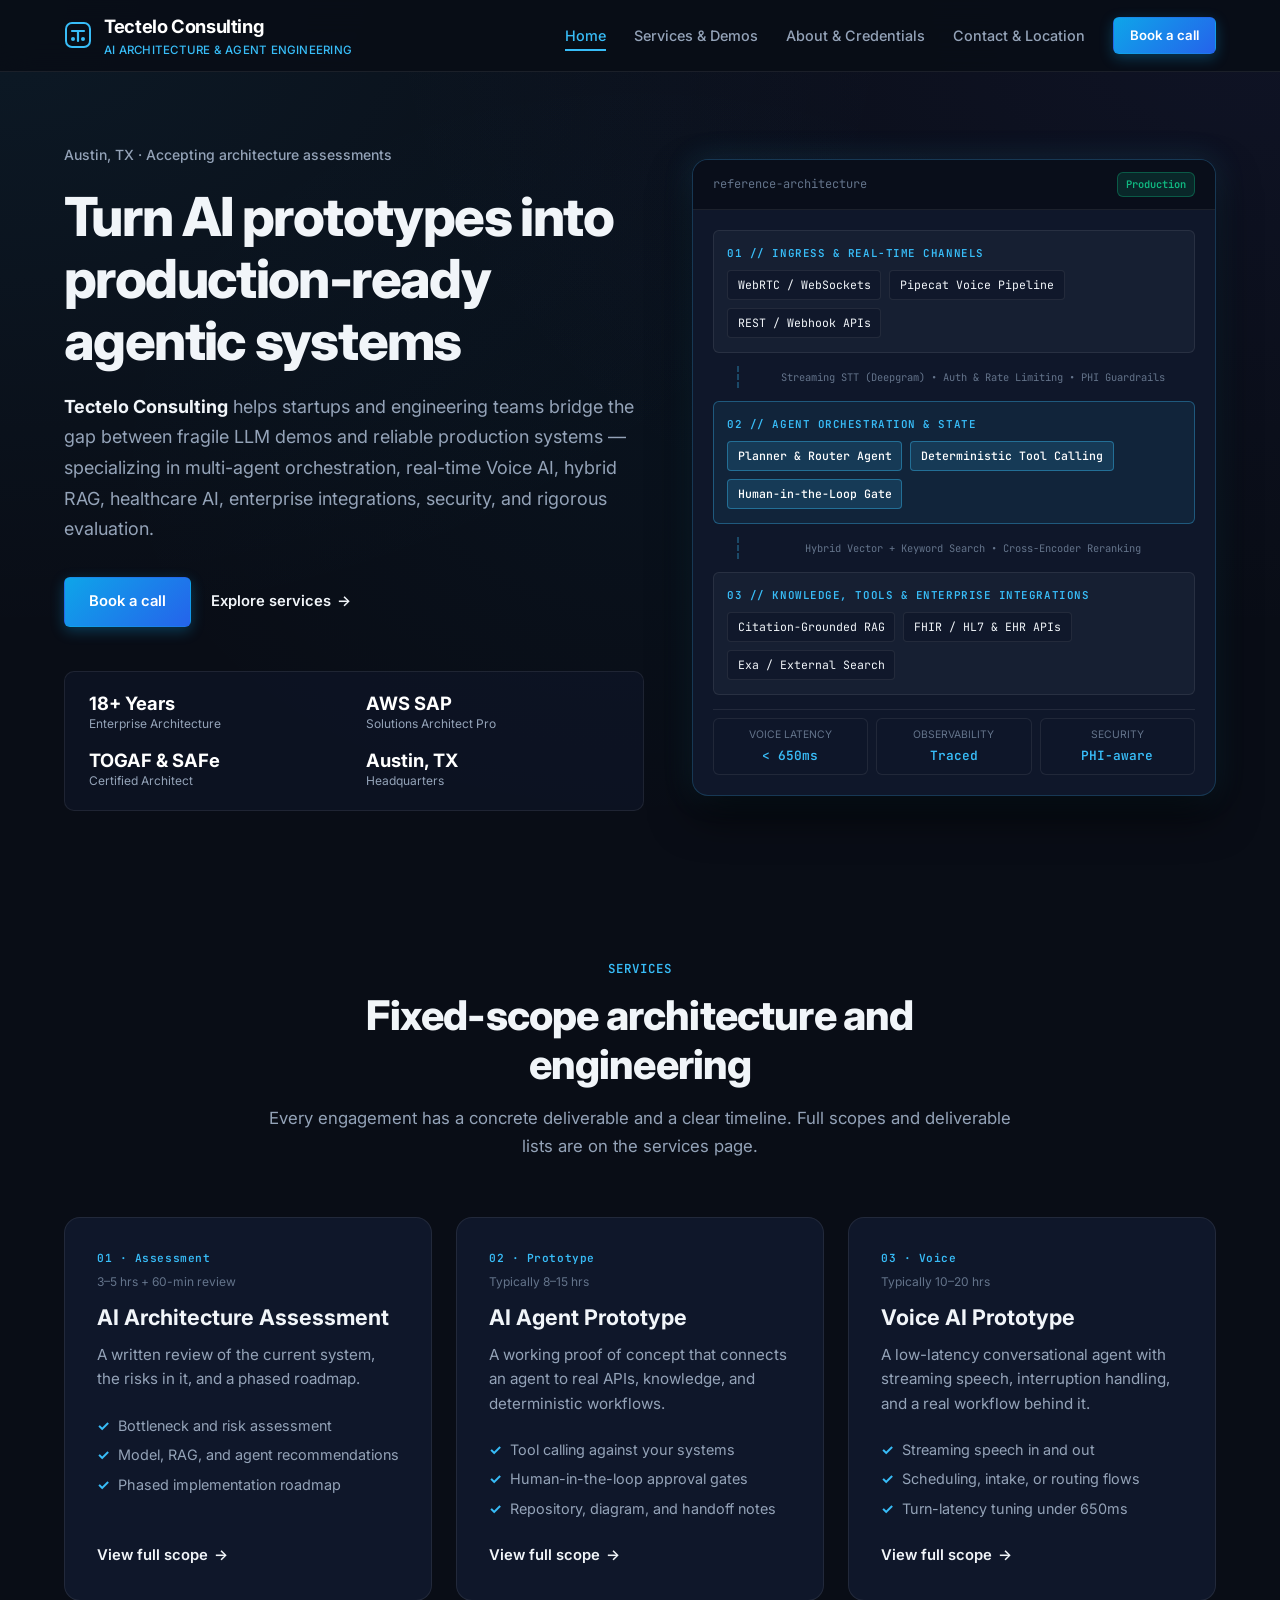
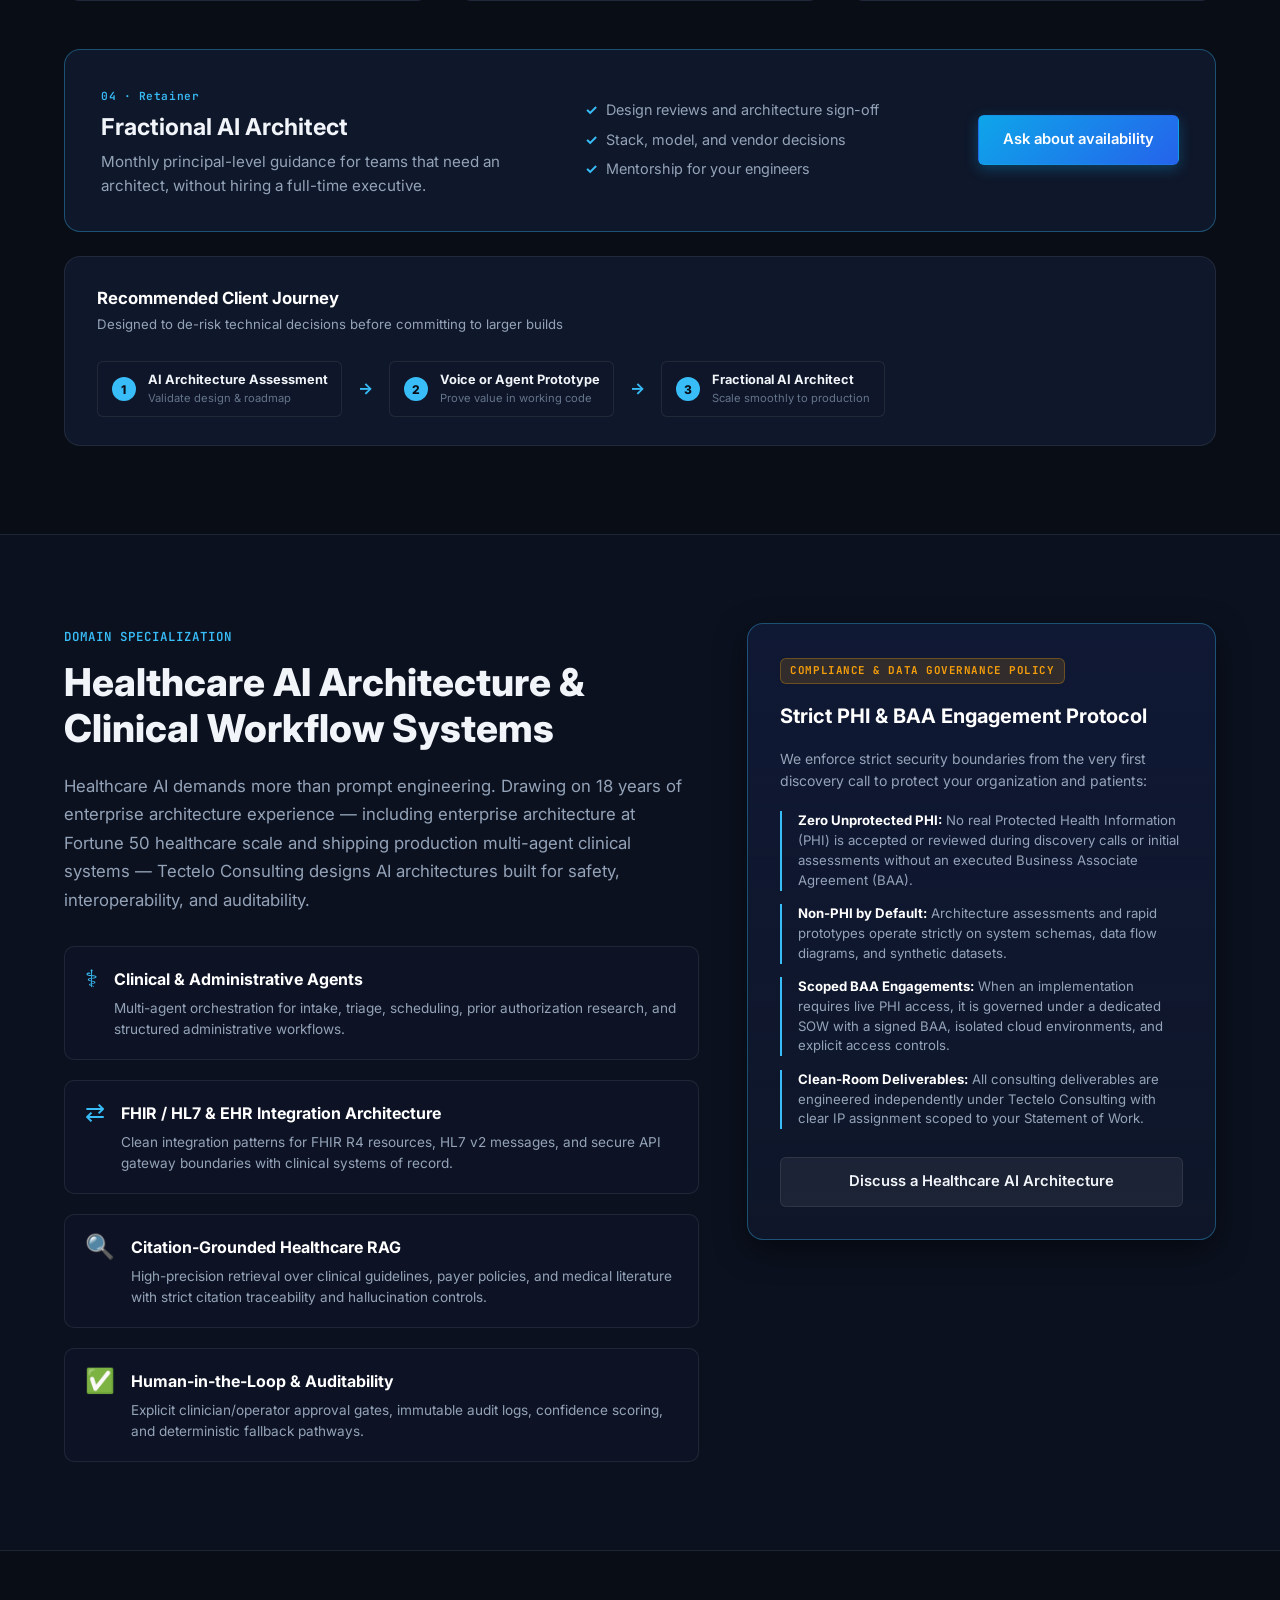
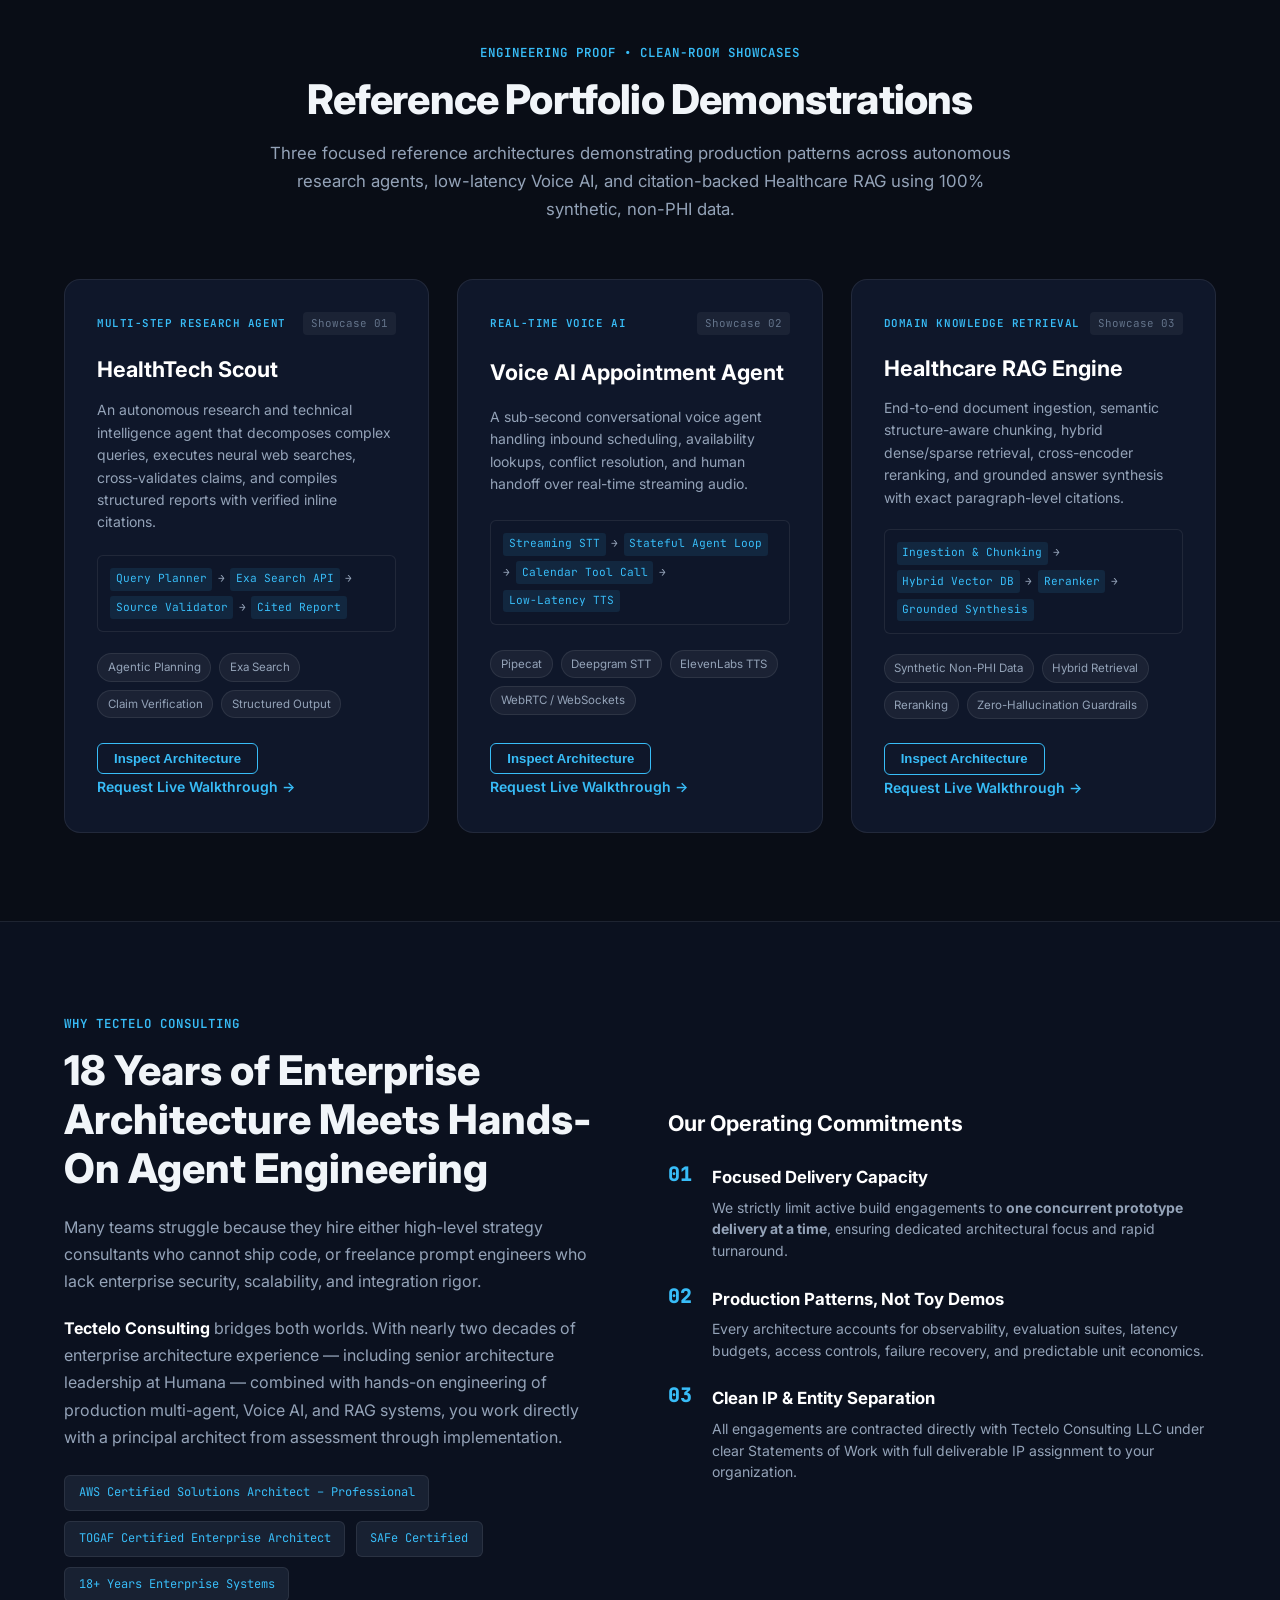
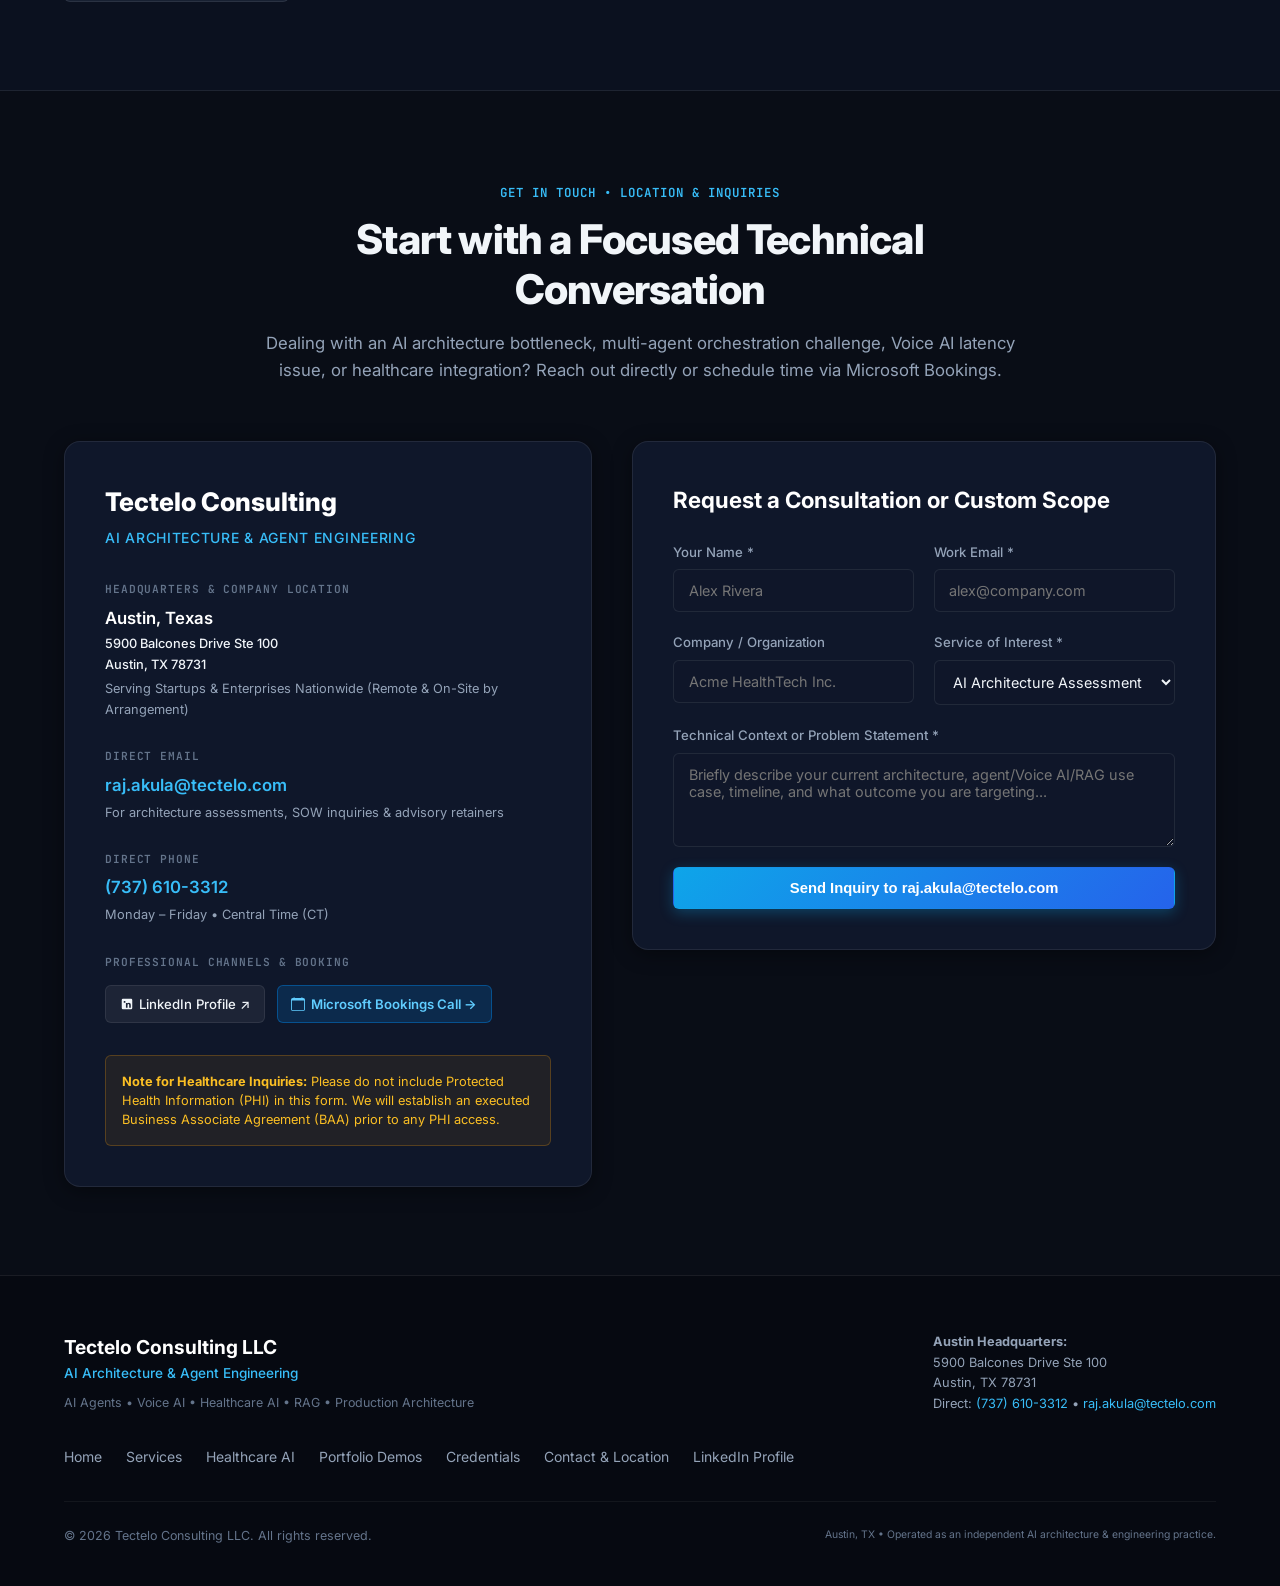
==== commit c2012e61: "more changes" ====
--- a/index.html
+++ b/index.html
@@ -24,27 +24,6 @@
   <link rel="stylesheet" href="css/style.css" />
 </head>
 <body>
-  <!-- Top Announcement / Positioning Bar -->
-  <div class="top-bar">
-    <div class="container top-bar-inner">
-      <span class="status-pill">
-        <span class="status-dot"></span>
-        Austin, TX &bull; Accepting Q4 Architecture Assessments &amp; Fractional Retainers
-      </span>
-      <div class="top-bar-meta">
-        <span>AI Architect</span>
-        <span class="sep">&bull;</span>
-        <span>Agentic AI</span>
-        <span class="sep">&bull;</span>
-        <span>Voice AI</span>
-        <span class="sep">&bull;</span>
-        <span>RAG</span>
-        <span class="sep">&bull;</span>
-        <span>Healthcare AI</span>
-      </div>
-    </div>
-  </div>
-
   <!-- Navigation -->
   <header class="site-header" id="top">
     <div class="container nav-container">
@@ -74,12 +53,7 @@
         <a href="services.html">Services &amp; Demos</a>
         <a href="about.html">About &amp; Credentials</a>
         <a href="contact.html">Contact &amp; Location</a>
-        <a href="#bookingModal" class="btn btn-bookings btn-sm trigger-booking-modal">
-          <svg width="15" height="15" viewBox="0 0 16 16" fill="currentColor" style="margin-right:2px;">
-            <path d="M3.5 0a.5.5 0 0 1 .5.5V1h8V.5a.5.5 0 0 1 1 0V1h1a2 2 0 0 1 2 2v11a2 2 0 0 1-2 2H2a2 2 0 0 1-2-2V3a2 2 0 0 1 2-2h1V.5a.5.5 0 0 1 .5-.5zM1 4v10a1 1 0 0 0 1 1h12a1 1 0 0 0 1-1V4H1z"/>
-          </svg>
-          Book via MS Bookings
-        </a>
+        <a href="#bookingModal" class="btn btn-primary btn-sm trigger-booking-modal">Book a call</a>
       </nav>
     </div>
   </header>
@@ -89,25 +63,17 @@
     <section class="hero">
       <div class="container hero-grid">
         <div class="hero-content">
-          <div class="eyebrow">
-            <code>PRODUCTION AI SYSTEMS &amp; ENTERPRISE ARCHITECTURE</code>
-          </div>
+          <p class="eyebrow-label">Austin, TX · Accepting architecture assessments</p>
           <h1>
-            Turn AI Prototypes into <span class="gradient-text">Production-Ready Agentic Systems</span>
+            Turn AI prototypes into production-ready agentic systems
           </h1>
           <p class="hero-lead">
             <strong>Tectelo Consulting</strong> helps startups and engineering teams bridge the gap between fragile LLM demos and reliable production systems &mdash; specializing in multi-agent orchestration, real-time Voice AI, hybrid RAG, healthcare AI, enterprise integrations, security, and rigorous evaluation.
           </p>
 
           <div class="hero-actions">
-            <a href="services.html" class="btn btn-primary">Explore Services</a>
-            <a href="contact.html" class="btn btn-secondary">Request Architecture Review</a>
-            <a href="#bookingModal" class="btn btn-bookings trigger-booking-modal">
-              <svg width="16" height="16" viewBox="0 0 16 16" fill="currentColor">
-                <path d="M3.5 0a.5.5 0 0 1 .5.5V1h8V.5a.5.5 0 0 1 1 0V1h1a2 2 0 0 1 2 2v11a2 2 0 0 1-2 2H2a2 2 0 0 1-2-2V3a2 2 0 0 1 2-2h1V.5a.5.5 0 0 1 .5-.5zM1 4v10a1 1 0 0 0 1 1h12a1 1 0 0 0 1-1V4H1z"/>
-              </svg>
-              Schedule via Microsoft Bookings
-            </a>
+            <a href="#bookingModal" class="btn btn-primary trigger-booking-modal">Book a call</a>
+            <a href="services.html" class="text-link">Explore services</a>
           </div>
 
           <div class="credibility-strip">
@@ -137,11 +103,8 @@
         <div class="hero-visual" aria-label="Reference Production AI Architecture">
           <div class="arch-card">
             <div class="arch-header">
-              <div class="window-dots">
-                <span></span><span></span><span></span>
-              </div>
-              <span class="arch-title">tectelo://reference-agent-architecture.yaml</span>
-              <span class="arch-badge">PRODUCTION GRADE</span>
+              <span class="arch-title">reference-architecture</span>
+              <span class="arch-badge">Production</span>
             </div>
 
             <div class="arch-body">
@@ -182,26 +145,18 @@
 
               <div class="arch-footer">
                 <div class="metric-chip">
-                  <span class="metric-label">Voice Turn Latency</span>
+                  <span class="metric-label">Voice latency</span>
                   <span class="metric-val">&lt; 650ms</span>
                 </div>
                 <div class="metric-chip">
                   <span class="metric-label">Observability</span>
-                  <span class="metric-val">Traces + Eval Suite</span>
+                  <span class="metric-val">Traced</span>
                 </div>
                 <div class="metric-chip">
                   <span class="metric-label">Security</span>
-                  <span class="metric-val">PHI-Aware Controls</span>
-                </div>
-              </div>
-            </div>
-          </div>
-
-          <div class="hero-image-wrap">
-            <img src="images/hero-image.webp" alt="TecTelo Enterprise AI Architecture &amp; Agent Engineering Visual" width="1376" height="768" loading="eager" />
-            <div class="hero-image-caption">
-              <span>TECTELO PRODUCTION ARCHITECTURE // AGENT STATE LOOP</span>
-              <span>ENTERPRISE GRADE</span>
+                  <span class="metric-val">PHI-aware</span>
+                </div>
+              </div>
             </div>
           </div>
         </div>
@@ -212,149 +167,80 @@
     <section class="section" id="services">
       <div class="container">
         <div class="section-header">
-          <span class="section-tag">PRODUCTIZED CONSULTING PORTFOLIO</span>
-          <h2>Fixed-Scope Architecture &amp; Engineering Services</h2>
+          <span class="section-tag">Services</span>
+          <h2>Fixed-scope architecture and engineering</h2>
           <p>
-            No open-ended billing surprises or junior handoffs. Every engagement is scoped around concrete technical deliverables, clear timelines, and production-grade patterns. Contact us for custom scoping and pricing.
+            Every engagement has a concrete deliverable and a clear timeline. Full scopes and deliverable lists are on the services page.
           </p>
         </div>
 
-        <div class="services-grid">
-          <!-- Service 1 -->
-          <article class="service-card">
+        <div class="services-grid services-grid-summary">
+          <article class="service-card service-card-compact">
             <div class="service-top">
               <div class="service-meta">
-                <span class="service-step">SERVICE 01 &bull; ENTRY PRODUCT</span>
-                <span class="service-time">3&ndash;5 hrs + 60-min live review</span>
+                <span class="service-step">01 · Assessment</span>
+                <span class="service-time">3–5 hrs + 60-min review</span>
               </div>
               <h3>AI Architecture Assessment</h3>
-              <div class="service-price">
-                <span class="price-amount contact-pricing">Contact for Pricing</span>
-                <span class="price-note">Fixed-scope assessment, risk audit &amp; roadmap</span>
-              </div>
-              <p class="service-desc">
-                Provide your existing architecture, product specification, or technical bottleneck. Receive a comprehensive written review, risk analysis, and concrete implementation roadmap.
-              </p>
-            </div>
-            <div class="service-deliverables">
-              <h4>Included Deliverables</h4>
-              <ul>
-                <li>Current architecture &amp; bottleneck assessment</li>
-                <li>LLM &amp; foundation model selection recommendations</li>
-                <li>Agent orchestration &amp; tool-calling architecture</li>
-                <li>RAG pipeline &amp; retrieval accuracy assessment</li>
-                <li>Security, access-control &amp; data boundary review</li>
-                <li>Scalability, concurrency &amp; latency optimization</li>
-                <li>Token &amp; infrastructure cost optimization</li>
-                <li>Evaluation &amp; production observability strategy</li>
-                <li>Phased implementation roadmap + 60-minute live review</li>
-              </ul>
-            </div>
-            <div class="service-Action">
-              <a href="#contact" class="btn btn-outline btn-full" data-service="AI Architecture Assessment">Request Assessment Scope</a>
-            </div>
+              <p class="service-desc">A written review of the current system, the risks in it, and a phased roadmap.</p>
+            </div>
+            <ul class="outcome-list">
+              <li>Bottleneck and risk assessment</li>
+              <li>Model, RAG, and agent recommendations</li>
+              <li>Phased implementation roadmap</li>
+            </ul>
+            <a href="services.html" class="text-link">View full scope</a>
           </article>
 
-          <!-- Service 2 -->
-          <article class="service-card">
+          <article class="service-card service-card-compact">
             <div class="service-top">
               <div class="service-meta">
-                <span class="service-step">SERVICE 02 &bull; PRIMARY PROJECT</span>
-                <span class="service-time">Typically 8&ndash;15 hrs delivery</span>
+                <span class="service-step">02 · Prototype</span>
+                <span class="service-time">Typically 8–15 hrs</span>
               </div>
               <h3>AI Agent Prototype</h3>
-              <div class="service-price">
-                <span class="price-amount contact-pricing">Contact for Pricing</span>
-                <span class="price-note">Tailored to workflow &amp; tool complexity</span>
-              </div>
-              <p class="service-desc">
-                A working, clean-room proof-of-concept connecting an LLM or multi-agent framework to real business APIs, knowledge bases, and deterministic workflows.
-              </p>
-            </div>
-            <div class="service-deliverables">
-              <h4>Representative Builds</h4>
-              <ul>
-                <li>Autonomous research agents using web/search tools (e.g., Exa)</li>
-                <li>Customer-support agents integrated with knowledge bases &amp; ticketing</li>
-                <li>Internal enterprise knowledge agents powered by hybrid RAG</li>
-                <li>Transactional workflow agents integrating core business APIs</li>
-                <li>Multi-agent orchestration &amp; supervisor-worker topologies</li>
-                <li>Human-in-the-loop approval &amp; confidence escalation workflows</li>
-                <li>Clean repository, architecture diagram &amp; handoff documentation</li>
-              </ul>
-            </div>
-            <div class="service-Action">
-              <a href="#contact" class="btn btn-outline btn-full" data-service="AI Agent Prototype">Scope an Agent Prototype</a>
-            </div>
+              <p class="service-desc">A working proof of concept that connects an agent to real APIs, knowledge, and deterministic workflows.</p>
+            </div>
+            <ul class="outcome-list">
+              <li>Tool calling against your systems</li>
+              <li>Human-in-the-loop approval gates</li>
+              <li>Repository, diagram, and handoff notes</li>
+            </ul>
+            <a href="services.html" class="text-link">View full scope</a>
           </article>
 
-          <!-- Service 3 -->
-          <article class="service-card">
+          <article class="service-card service-card-compact">
             <div class="service-top">
               <div class="service-meta">
-                <span class="service-step">SERVICE 03 &bull; SPECIALIZED BUILD</span>
-                <span class="service-time">Typically 10&ndash;20 hrs delivery</span>
+                <span class="service-step">03 · Voice</span>
+                <span class="service-time">Typically 10–20 hrs</span>
               </div>
               <h3>Voice AI Prototype</h3>
-              <div class="service-price">
-                <span class="price-amount contact-pricing">Contact for Pricing</span>
-                <span class="price-note">Real-time conversational pipeline</span>
-              </div>
-              <p class="service-desc">
-                Low-latency conversational voice agents engineered with streaming STT, TTS, WebSockets/WebRTC, Pipecat, Deepgram, ElevenLabs, and stateful interruption handling.
-              </p>
-            </div>
-            <div class="service-deliverables">
-              <h4>Capabilities &amp; Use Cases</h4>
-              <ul>
-                <li>Real-time appointment scheduling &amp; calendar integration agents</li>
-                <li>Inbound/outbound lead qualification voice workflows</li>
-                <li>Customer-service &amp; automated tier-1 voice resolution</li>
-                <li>Healthcare patient intake &amp; administrative voice agents</li>
-                <li>Intelligent FAQ, triage &amp; department routing agents</li>
-                <li>Warm human escalation &amp; deterministic fallback workflows</li>
-                <li>End-to-end turn latency tuning &amp; conversational state management</li>
-              </ul>
-            </div>
-            <div class="service-Action">
-              <a href="#contact" class="btn btn-outline btn-full" data-service="Voice AI Prototype">Scope a Voice AI Build</a>
-            </div>
+              <p class="service-desc">A low-latency conversational agent with streaming speech, interruption handling, and a real workflow behind it.</p>
+            </div>
+            <ul class="outcome-list">
+              <li>Streaming speech in and out</li>
+              <li>Scheduling, intake, or routing flows</li>
+              <li>Turn-latency tuning under 650ms</li>
+            </ul>
+            <a href="services.html" class="text-link">View full scope</a>
           </article>
-
-          <!-- Service 4 (Featured Retainer) -->
-          <article class="service-card featured-card">
-            <div class="featured-ribbon">STRATEGIC ADVISORY TIER</div>
-            <div class="service-top">
-              <div class="service-meta">
-                <span class="service-step">SERVICE 04 &bull; RECURRING RETAINER</span>
-                <span class="service-time">Dedicated Monthly Time Box</span>
-              </div>
-              <h3>Fractional AI Architect</h3>
-              <div class="service-price">
-                <span class="price-amount contact-pricing">Contact for Pricing</span>
-                <span class="price-note">Predictable monthly senior architectural advisory</span>
-              </div>
-              <p class="service-desc">
-                Dedicated senior AI architecture leadership for startups and engineering teams that need principal-level guidance without a full-time executive hire.
-              </p>
-            </div>
-            <div class="service-deliverables">
-              <h4>Ongoing Retainer Scope</h4>
-              <ul>
-                <li>Continuous architecture reviews &amp; system design sign-off</li>
-                <li>AI technology stack, vendor &amp; model selection governance</li>
-                <li>Production multi-agent &amp; RAG architecture design</li>
-                <li>Critical PR, prompt architecture &amp; design reviews</li>
-                <li>Automated AI evaluation harnesses &amp; regression strategy</li>
-                <li>Quarterly technical roadmap development &amp; build-vs-buy analysis</li>
-                <li>Direct mentoring for internal software &amp; ML engineers</li>
-              </ul>
-            </div>
-            <div class="service-Action">
-              <a href="#contact" class="btn btn-primary btn-full" data-service="Fractional AI Architect">Inquire About Retainer Availability</a>
-            </div>
-          </article>
-        </div>
+        </div>
+
+        <article class="retainer-band">
+          <div class="retainer-copy">
+            <span class="service-step">04 · Retainer</span>
+            <h3>Fractional AI Architect</h3>
+            <p>Monthly principal-level guidance for teams that need an architect, without hiring a full-time executive.</p>
+          </div>
+          <ul class="outcome-list">
+            <li>Design reviews and architecture sign-off</li>
+            <li>Stack, model, and vendor decisions</li>
+            <li>Mentorship for your engineers</li>
+          </ul>
+          <a href="contact.html?service=Fractional%20AI%20Architect" class="btn btn-primary" data-service="Fractional AI Architect">Ask about availability</a>
+        </article>
+
 
         <!-- Recommended Engagement Progression -->
         <div class="progression-banner">
--- a/css/style.css
+++ b/css/style.css
@@ -92,6 +92,7 @@
 .container {
   width: 100%;
   max-width: var(--container-max);
+  min-width: 0;
   margin-left: auto;
   margin-right: auto;
   padding-left: 1.5rem;
@@ -325,29 +326,61 @@
 }
 
 .btn-bookings {
-  background: linear-gradient(135deg, #0078d4 0%, #106ebe 100%);
-  color: #ffffff;
-  box-shadow: 0 4px 14px rgba(0, 120, 212, 0.35);
+  background: linear-gradient(135deg, #0ea5e9 0%, #2563eb 100%);
+  color: #ffffff;
+  box-shadow: 0 4px 14px rgba(14, 165, 233, 0.3);
 }
 
 .btn-bookings:hover {
-  background: linear-gradient(135deg, #106ebe 0%, #005a9e 100%);
+  background: linear-gradient(135deg, #38bdf8 0%, #1d4ed8 100%);
   transform: translateY(-2px);
-  box-shadow: 0 6px 18px rgba(0, 120, 212, 0.5);
+  box-shadow: 0 6px 20px rgba(14, 165, 233, 0.45);
+}
+
+.text-link {
+  display: inline-flex;
+  align-items: center;
+  gap: 0.4rem;
+  font-size: 0.925rem;
+  font-weight: 600;
+  color: var(--text-main);
+}
+
+.text-link::after {
+  content: '→';
+  transition: transform 0.2s ease;
+}
+
+.text-link:hover {
+  color: var(--accent-cyan);
+}
+
+.text-link:hover::after {
+  transform: translateX(3px);
 }
 
 /* Hero Section */
 .hero {
   padding: 4.5rem 0 3.5rem;
   position: relative;
-  overflow: hidden;
 }
 
 .hero-grid {
   display: grid;
-  grid-template-columns: 1.15fr 0.85fr;
-  gap: 3.5rem;
-  align-items: center;
+  grid-template-columns: minmax(0, 1.05fr) minmax(0, 0.95fr);
+  gap: 3rem;
+  align-items: center;
+}
+
+.hero-grid > * {
+  min-width: 0;
+}
+
+.eyebrow-label {
+  margin-bottom: 1.25rem;
+  font-size: 0.875rem;
+  font-weight: 500;
+  color: var(--text-muted);
 }
 
 .eyebrow {
@@ -374,9 +407,7 @@
 }
 
 .gradient-text {
-  background: var(--gradient-accent);
-  -webkit-background-clip: text;
-  -webkit-text-fill-color: transparent;
+  color: inherit;
 }
 
 .hero-lead {
@@ -392,21 +423,21 @@
 
 .hero-actions {
   display: flex;
-  gap: 1rem;
+  gap: 1.25rem;
   margin-bottom: 2.75rem;
   flex-wrap: wrap;
+  align-items: center;
 }
 
 /* Credibility Strip */
 .credibility-strip {
-  display: flex;
-  align-items: center;
-  gap: 1.25rem;
+  display: grid;
+  grid-template-columns: repeat(auto-fit, minmax(220px, 1fr));
+  gap: 1rem 1.5rem;
   padding: 1.25rem 1.5rem;
   background: rgba(15, 23, 42, 0.6);
   border: 1px solid var(--border-subtle);
   border-radius: var(--radius-md);
-  flex-wrap: wrap;
 }
 
 .cred-item {
@@ -427,9 +458,7 @@
 }
 
 .cred-divider {
-  width: 1px;
-  height: 28px;
-  background-color: var(--border-subtle);
+  display: none;
 }
 
 /* Architecture Blueprint Card (Hero Visual) */
@@ -440,6 +469,8 @@
   box-shadow: 0 20px 40px rgba(0, 0, 0, 0.6), var(--shadow-glow);
   overflow: hidden;
   position: relative;
+  min-width: 0;
+  max-width: 100%;
 }
 
 .arch-header {
@@ -470,6 +501,8 @@
   font-family: var(--font-mono);
   font-size: 0.75rem;
   color: var(--text-dim);
+  min-width: 0;
+  overflow-wrap: anywhere;
 }
 
 .arch-badge {
@@ -525,6 +558,8 @@
   padding: 0.3rem 0.6rem;
   border-radius: 4px;
   color: var(--text-main);
+  min-width: 0;
+  max-width: 100%;
 }
 
 .node-accent {
@@ -547,7 +582,7 @@
 
 .arch-footer {
   display: grid;
-  grid-template-columns: repeat(3, 1fr);
+  grid-template-columns: repeat(3, minmax(0, 1fr));
   gap: 0.5rem;
   padding-top: 0.5rem;
   border-top: 1px solid var(--border-subtle);
@@ -772,6 +807,76 @@
   margin-top: auto;
 }
 
+.services-grid-summary {
+  grid-template-columns: repeat(3, 1fr);
+}
+
+.service-card-compact .service-desc {
+  font-size: 0.95rem;
+  line-height: 1.6;
+}
+
+.service-card-compact .text-link {
+  margin-top: auto;
+}
+
+.outcome-list {
+  list-style: none;
+  display: flex;
+  flex-direction: column;
+  gap: 0.55rem;
+  margin-bottom: 1.5rem;
+}
+
+.outcome-list li {
+  font-size: 0.9rem;
+  color: var(--text-muted);
+  display: flex;
+  align-items: flex-start;
+  gap: 0.5rem;
+  line-height: 1.45;
+}
+
+.outcome-list li::before {
+  content: '✓';
+  color: var(--accent-cyan);
+  font-weight: bold;
+  flex-shrink: 0;
+}
+
+.retainer-band {
+  display: grid;
+  grid-template-columns: 1.25fr 1fr auto;
+  gap: 2rem;
+  align-items: center;
+  background: var(--bg-card);
+  border: 1px solid rgba(56, 189, 248, 0.35);
+  border-radius: var(--radius-lg);
+  padding: 2rem 2.25rem;
+  margin-bottom: 1.5rem;
+}
+
+.retainer-copy h3 {
+  font-size: 1.45rem;
+  font-weight: 700;
+  margin: 0.35rem 0 0.5rem;
+  line-height: 1.25;
+}
+
+.retainer-copy p {
+  color: var(--text-muted);
+  font-size: 0.95rem;
+  line-height: 1.6;
+}
+
+.retainer-band .outcome-list {
+  margin-bottom: 0;
+}
+
+.retainer-band .btn {
+  white-space: nowrap;
+}
+
 /* Progression Banner */
 .progression-banner {
   background: var(--bg-card);
@@ -1583,9 +1688,20 @@
   .hero-grid,
   .healthcare-layout,
   .about-grid,
-  .contact-grid {
-    grid-template-columns: 1fr;
+  .contact-grid,
+  .services-grid-summary,
+  .retainer-band {
+    grid-template-columns: minmax(0, 1fr);
     gap: 2.5rem;
+  }
+
+  .retainer-band {
+    align-items: start;
+    gap: 1.25rem;
+  }
+
+  .retainer-band .btn {
+    width: 100%;
   }
 
   .progression-banner {
@@ -1605,6 +1721,23 @@
 
   .mobile-menu-btn {
     display: flex;
+    flex-shrink: 0;
+  }
+
+  .nav-container,
+  .brand,
+  .brand-text {
+    min-width: 0;
+  }
+
+  .brand {
+    flex: 1;
+  }
+
+  .brand-sub {
+    white-space: nowrap;
+    overflow: hidden;
+    text-overflow: ellipsis;
   }
 
   .main-nav {
@@ -1628,13 +1761,28 @@
     font-size: 2.2rem;
   }
 
+  .hero-actions {
+    flex-direction: column;
+    align-items: stretch;
+  }
+
+  .hero-actions .btn {
+    width: 100%;
+  }
+
+  .main-nav .btn {
+    width: 100%;
+  }
+
+  .eyebrow code {
+    white-space: normal;
+    overflow-wrap: anywhere;
+    display: inline-block;
+    max-width: 100%;
+  }
+
   .credibility-strip {
-    flex-direction: column;
-    align-items: flex-start;
-  }
-
-  .cred-divider {
-    display: none;
+    grid-template-columns: 1fr 1fr;
   }
 }
 
